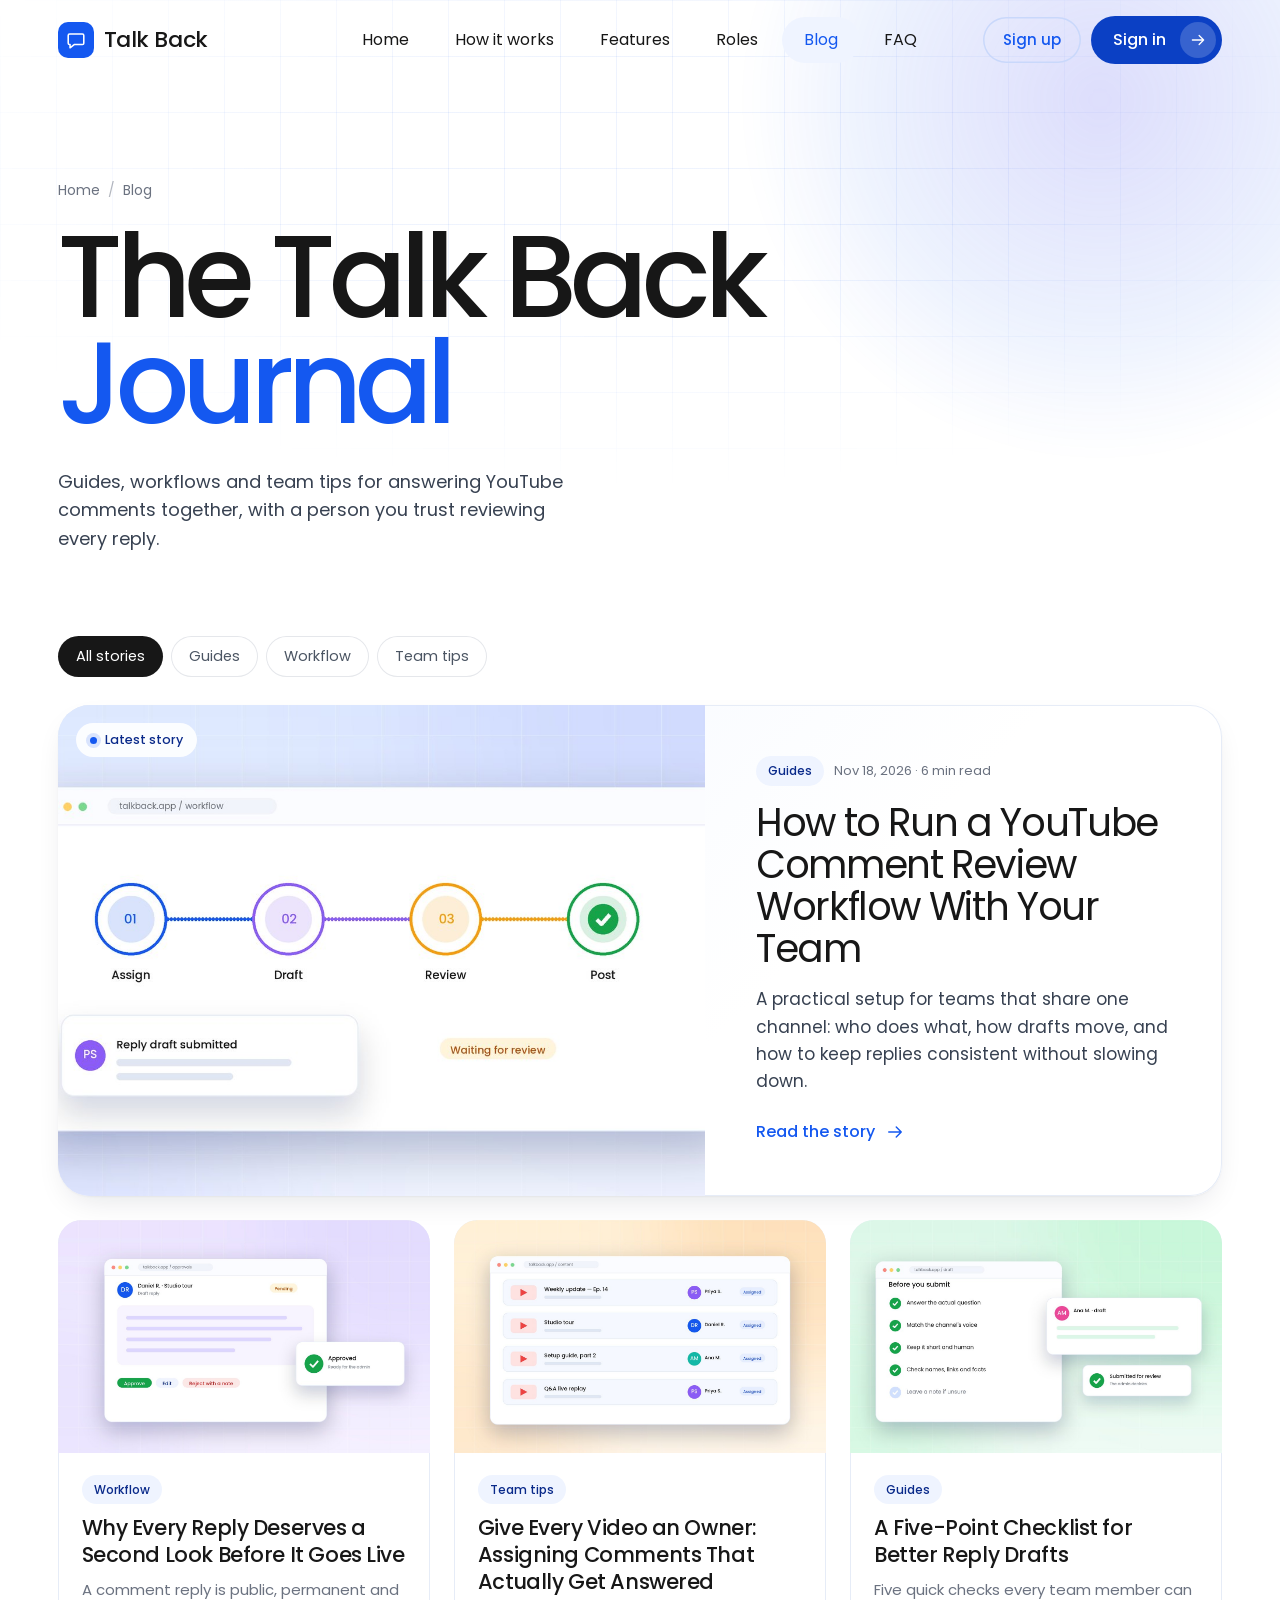
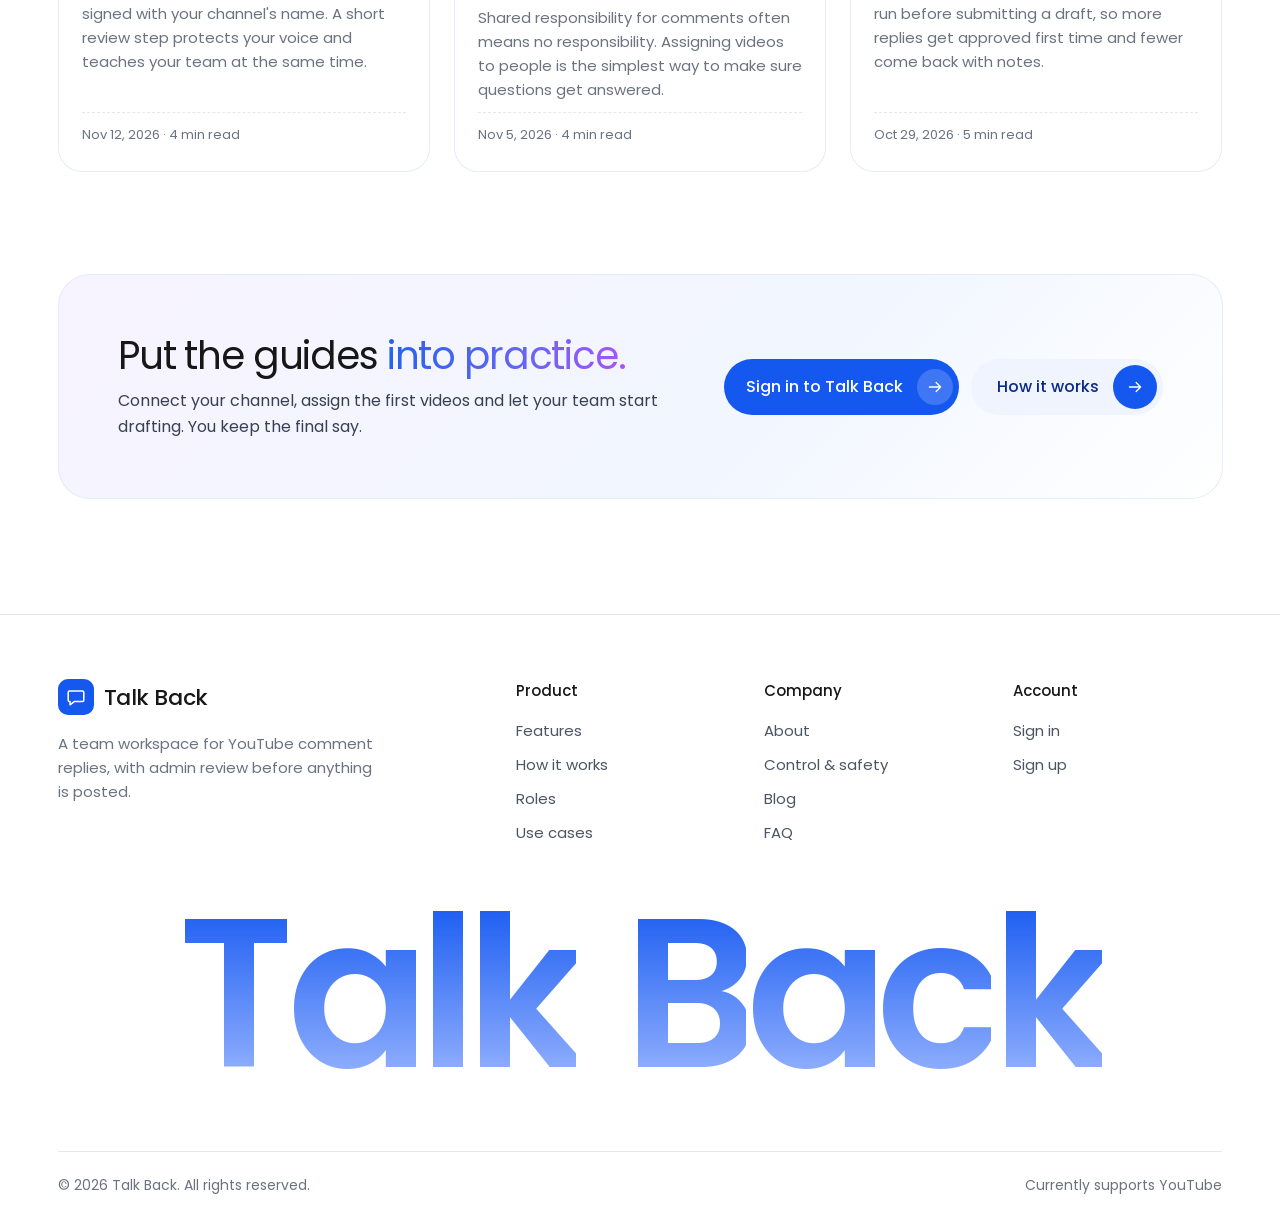
==== blog.html @ efd9a932 "Talk Back website" ====
<!DOCTYPE html>
<html lang="en">
<head>
  <meta charset="UTF-8">
  <meta name="viewport" content="width=device-width, initial-scale=1">
  <title>Blog — The Talk Back Journal</title>
  <meta name="description" content="Guides, workflows and team tips for answering YouTube comments together, with admin review before anything is posted.">
  <meta name="robots" content="index, follow, max-image-preview:large">
  <link rel="canonical" href="https://talkback.bckofiz.com/blog.html">
  <meta property="og:type" content="website">
  <meta property="og:site_name" content="Talk Back">
  <meta property="og:url" content="https://talkback.bckofiz.com/blog.html">
  <meta property="og:title" content="Blog — The Talk Back Journal">
  <meta property="og:description" content="Guides, workflows and team tips for answering YouTube comments together, with admin review before anything is posted.">
  <meta property="og:image" content="https://talkback.bckofiz.com/assets/images/og-image.png">
  <meta name="twitter:card" content="summary_large_image">
  <meta name="twitter:title" content="Blog — The Talk Back Journal">
  <meta name="twitter:description" content="Guides, workflows and team tips for answering YouTube comments together, with admin review before anything is posted.">
  <meta name="twitter:image" content="https://talkback.bckofiz.com/assets/images/og-image.png">
  <link rel="apple-touch-icon" sizes="180x180" href="assets/images/apple-touch-icon.png">
  <link rel="icon" type="image/png" sizes="32x32" href="assets/images/favicon-32.png">
  <link rel="manifest" href="site.webmanifest">
  <script>document.documentElement.classList.add("js");</script>
  <link rel="stylesheet" href="css/style.css">
  <link rel="stylesheet" href="css/pages.css">
  <script type="application/ld+json">{"@context": "https://schema.org", "@type": "Blog", "name": "The Talk Back Journal", "url": "https://talkback.bckofiz.com/blog.html", "blogPost": [{"@type": "BlogPosting", "headline": "How to Run a YouTube Comment Review Workflow With Your Team", "url": "https://talkback.bckofiz.com/blog/run-a-youtube-comment-review-workflow.html", "datePublished": "2026-11-18"}, {"@type": "BlogPosting", "headline": "Why Every Reply Deserves a Second Look Before It Goes Live", "url": "https://talkback.bckofiz.com/blog/why-every-reply-needs-a-second-look.html", "datePublished": "2026-11-12"}, {"@type": "BlogPosting", "headline": "Give Every Video an Owner: Assigning Comments That Actually Get Answered", "url": "https://talkback.bckofiz.com/blog/give-every-video-an-owner.html", "datePublished": "2026-11-05"}, {"@type": "BlogPosting", "headline": "A Five-Point Checklist for Better Reply Drafts", "url": "https://talkback.bckofiz.com/blog/checklist-for-better-reply-drafts.html", "datePublished": "2026-10-29"}]}</script>
</head>
<body>
<!-- Icon sprite (same set as the home page) -->
<svg width="0" height="0" style="position:absolute" aria-hidden="true">
  <defs>
    <symbol id="i-logo" viewBox="0 0 24 24"><path d="M5 5.5h14a1.5 1.5 0 0 1 1.5 1.5v8.5A1.5 1.5 0 0 1 19 17H10l-4.5 3.5V17H5a1.5 1.5 0 0 1-1.5-1.5V7A1.5 1.5 0 0 1 5 5.5Z"/></symbol>
    <symbol id="i-grid" viewBox="0 0 24 24"><rect x="3.5" y="3.5" width="7" height="7" rx="1.5"/><rect x="13.5" y="3.5" width="7" height="7" rx="1.5"/><rect x="3.5" y="13.5" width="7" height="7" rx="1.5"/><rect x="13.5" y="13.5" width="7" height="7" rx="1.5"/></symbol>
    <symbol id="i-play" viewBox="0 0 24 24"><rect x="2.5" y="4.5" width="19" height="15" rx="2.5"/><path d="m10 9 5 3-5 3Z"/></symbol>
    <symbol id="i-approve" viewBox="0 0 24 24"><rect x="3" y="4" width="18" height="16" rx="2.5"/><path d="M7 9h4M7 13h3"/><path d="m13 14 2 2 4-4.5"/></symbol>
    <symbol id="i-users" viewBox="0 0 24 24"><path d="M16 20v-1.5a4 4 0 0 0-4-4H7a4 4 0 0 0-4 4V20"/><circle cx="9.5" cy="7.5" r="3.5"/><path d="M21 20v-1.5a4 4 0 0 0-3-3.85M15.5 4.2a3.5 3.5 0 0 1 0 6.6"/></symbol>
    <symbol id="i-plug" viewBox="0 0 24 24"><circle cx="12" cy="12" r="2.6"/><circle cx="5" cy="5.5" r="1.8"/><circle cx="19" cy="5.5" r="1.8"/><circle cx="5" cy="18.5" r="1.8"/><circle cx="19" cy="18.5" r="1.8"/><path d="m6.4 6.8 3.7 3.3M17.6 6.8l-3.7 3.3M6.4 17.2l3.7-3.3M17.6 17.2l-3.7-3.3"/></symbol>
    <symbol id="i-gear" viewBox="0 0 24 24"><circle cx="12" cy="12" r="3"/><path d="M12 2.5v3M12 18.5v3M2.5 12h3M18.5 12h3M5.3 5.3l2.1 2.1M16.6 16.6l2.1 2.1M5.3 18.7l2.1-2.1M16.6 7.4l2.1-2.1"/></symbol>
    <symbol id="i-bell" viewBox="0 0 24 24"><path d="M6 8.5a6 6 0 0 1 12 0c0 6.5 2.5 8.5 2.5 8.5h-17S6 15 6 8.5"/><path d="M10.3 20.5a1.9 1.9 0 0 0 3.4 0"/></symbol>
    <symbol id="i-sun" viewBox="0 0 24 24"><circle cx="12" cy="12" r="4"/><path d="M12 2.5v2M12 19.5v2M4.6 4.6l1.4 1.4M18 18l1.4 1.4M2.5 12h2M19.5 12h2M4.6 19.4 6 18M18 6l1.4-1.4"/></symbol>
    <symbol id="i-search" viewBox="0 0 24 24"><circle cx="11" cy="11" r="6.5"/><path d="m20.5 20.5-4.8-4.8"/></symbol>
    <symbol id="i-chev" viewBox="0 0 24 24"><path d="m6.5 9.5 5.5 5.5 5.5-5.5"/></symbol>
    <symbol id="i-arrow" viewBox="0 0 24 24"><path d="M4.5 12h15M13.5 6l6 6-6 6"/></symbol>
    <symbol id="i-back" viewBox="0 0 24 24"><path d="M19.5 12h-15M10.5 6l-6 6 6 6"/></symbol>
    <symbol id="i-check" viewBox="0 0 24 24"><path d="M20 6.5 9.5 17 4 11.5"/></symbol>
    <symbol id="i-check-c" viewBox="0 0 24 24"><circle cx="12" cy="12" r="9"/><path d="m8 12.3 2.7 2.7L16.2 9.5"/></symbol>
    <symbol id="i-x" viewBox="0 0 24 24"><path d="M18 6 6 18M6 6l12 12"/></symbol>
    <symbol id="i-pencil" viewBox="0 0 24 24"><path d="M16.5 3.5a2.6 2.6 0 0 1 3.7 3.7L7.5 20 3 21l1-4.5Z"/></symbol>
    <symbol id="i-trash" viewBox="0 0 24 24"><path d="M3.5 6.5h17M9 6.5V4h6v2.5M5.5 6.5l1 14h11l1-14M10 10.5v6M14 10.5v6"/></symbol>
    <symbol id="i-msg" viewBox="0 0 24 24"><path d="M20.5 15a2 2 0 0 1-2 2H8l-4.5 3.5V5.5a2 2 0 0 1 2-2h13a2 2 0 0 1 2 2Z"/></symbol>
    <symbol id="i-clock" viewBox="0 0 24 24"><circle cx="12" cy="12" r="9"/><path d="M12 7v5l3.2 2"/></symbol>
    <symbol id="i-list" viewBox="0 0 24 24"><path d="M8.5 6h12M8.5 12h12M8.5 18h12M3.5 6h.01M3.5 12h.01M3.5 18h.01"/></symbol>
    <symbol id="i-filter" viewBox="0 0 24 24"><path d="M21.5 4h-19l7.5 8.8V19l4 2v-8.2Z"/></symbol>
    <symbol id="i-lock" viewBox="0 0 24 24"><rect x="4" y="10.5" width="16" height="11" rx="2.5"/><path d="M8 10.5V7a4 4 0 0 1 8 0v3.5"/></symbol>
    <symbol id="i-shield" viewBox="0 0 24 24"><path d="M12 21.5s8-3.8 8-10V5.2L12 2.5 4 5.2v6.3c0 6.2 8 10 8 10"/><path d="m9 12 2 2 4-4.5"/></symbol>
    <symbol id="i-plus" viewBox="0 0 24 24"><path d="M12 5v14M5 12h14"/></symbol>
    <symbol id="i-dots" viewBox="0 0 24 24"><circle cx="12" cy="5.5" r="1.2"/><circle cx="12" cy="12" r="1.2"/><circle cx="12" cy="18.5" r="1.2"/></symbol>
    <symbol id="i-swap" viewBox="0 0 24 24"><path d="M4 8h14l-3.5-3.5M20 16H6l3.5 3.5"/></symbol>
    <symbol id="i-note" viewBox="0 0 24 24"><path d="M14.5 3.5H6a2 2 0 0 0-2 2v13a2 2 0 0 0 2 2h12a2 2 0 0 0 2-2V9Z"/><path d="M14.5 3.5V9H20M8 13h8M8 16.5h5"/></symbol>
    <symbol id="i-pulse" viewBox="0 0 24 24"><path d="M3 12h4l2.5-6 5 12 2.5-6h4"/></symbol>
  </defs>
</svg>

<a class="skip-link" href="#main">Skip to content</a>
<div class="progress" aria-hidden="true"><span></span></div>

<header class="nav" id="nav">
  <div class="container nav__inner">
    <a class="brand" href="index.html" aria-label="Talk Back home">
      <span class="brand__mark"><svg class="ic" aria-hidden="true"><use href="#i-logo"/></svg></span>
      Talk Back
    </a>
    <nav class="nav__links" id="navLinks" aria-label="Main">
      <a href="index.html">Home</a>
      <a href="how-it-works.html">How it works</a>
      <a href="features.html">Features</a>
      <a href="roles.html">Roles</a>
      <a href="blog.html" aria-current="page">Blog</a>
      <a href="faq.html">FAQ</a>
      <a class="nav__mobile-cta nav__mobile-cta--ghost" href="https://talkback.bckofiz.com/signup">Sign up</a>
      <a class="nav__mobile-cta" href="https://talkback.bckofiz.com/login">Sign in</a>
    </nav>
    <div class="nav__actions">
      <a class="nav__signup" href="https://talkback.bckofiz.com/signup">Sign up</a>
      <a class="pill pill--blue nav__cta" href="https://talkback.bckofiz.com/login">Sign in <span class="pill__dot"><svg class="ic" aria-hidden="true"><use href="#i-arrow"/></svg></span></a>
    </div>
    <button class="nav__toggle" id="navToggle" type="button" aria-expanded="false" aria-controls="navLinks">
      <span class="sr-only">Open menu</span><i></i><i></i>
    </button>
  </div>
</header>

<main id="main">
<section class="phero jhero" aria-labelledby="page-title">
  <div class="container">
    <nav class="crumbs" aria-label="Breadcrumb"><a href="index.html">Home</a><span aria-hidden="true">/</span><span>Blog</span></nav>
    <div class="jhero__row">
      <h1 class="jhero__title" id="page-title"><span>The Talk&nbsp;Back</span><br><span class="b">Journal</span></h1>
      <p class="lead">Guides, workflows and team tips for answering YouTube comments together, with a person you trust reviewing every reply.</p>
    </div>
  </div>
</section>
<section class="section" style="padding-top:0">
  <div class="container">
    <div class="jfilter" role="group" aria-label="Filter stories by topic"><button type="button" data-all aria-pressed="true">All stories</button></div>
    <div class="jfeat">
          <a class="jfeat__card" href="blog/run-a-youtube-comment-review-workflow.html">
            <div class="jfeat__media"><span class="jlabel"><i></i>Latest story</span><img src="assets/images/blog/workflow-team.jpg" alt="A coded workflow: Assign, Draft, Review and Post, with a reply draft waiting for review" width="1600" height="900"></div>
            <div class="jfeat__body">
              <span class="jfeat__kicker"><span class="jcard__tag">Guides</span><span>Nov 18, 2026 · 6 min read</span></span>
              <h3>How to Run a YouTube Comment Review Workflow With Your Team</h3>
              <p>A practical setup for teams that share one channel: who does what, how drafts move, and how to keep replies consistent without slowing down.</p>
              <span class="jfeat__more">Read the story <svg class="ic" aria-hidden="true"><use href="#i-arrow"/></svg></span>
            </div>
          </a>
    </div>
    <div class="jgrid">
          <a class="jcard" href="blog/why-every-reply-needs-a-second-look.html">
            <div class="jcard__media"><img src="assets/images/blog/second-look.jpg" alt="A reply draft with Approve, Edit and Reject buttons, and an Approved badge" loading="lazy" width="1600" height="900"></div>
            <div class="jcard__body">
              <span class="jcard__tag">Workflow</span>
              <h3>Why Every Reply Deserves a Second Look Before It Goes Live</h3>
              <p>A comment reply is public, permanent and signed with your channel&#x27;s name. A short review step protects your voice and teaches your team at the same time.</p>
              <span class="jcard__meta">Nov 12, 2026 · 4 min read</span>
            </div>
          </a>
          <a class="jcard" href="blog/give-every-video-an-owner.html">
            <div class="jcard__media"><img src="assets/images/blog/video-owners.jpg" alt="A video list where each video is assigned to a team member" loading="lazy" width="1600" height="900"></div>
            <div class="jcard__body">
              <span class="jcard__tag">Team tips</span>
              <h3>Give Every Video an Owner: Assigning Comments That Actually Get Answered</h3>
              <p>Shared responsibility for comments often means no responsibility. Assigning videos to people is the simplest way to make sure questions get answered.</p>
              <span class="jcard__meta">Nov 5, 2026 · 4 min read</span>
            </div>
          </a>
          <a class="jcard" href="blog/checklist-for-better-reply-drafts.html">
            <div class="jcard__media"><img src="assets/images/blog/reply-checklist.jpg" alt="A checklist titled Before you submit, next to a submitted reply draft" loading="lazy" width="1600" height="900"></div>
            <div class="jcard__body">
              <span class="jcard__tag">Guides</span>
              <h3>A Five-Point Checklist for Better Reply Drafts</h3>
              <p>Five quick checks every team member can run before submitting a draft, so more replies get approved first time and fewer come back with notes.</p>
              <span class="jcard__meta">Oct 29, 2026 · 5 min read</span>
            </div>
          </a>
    </div>
    <p class="jempty">No stories in this topic yet.</p>
    <div class="jnews" data-reveal>
      <div><h2>Put the guides <span class="grad-text">into practice.</span></h2><p>Connect your channel, assign the first videos and let your team start drafting. You keep the final say.</p></div>
      <div class="phero__actions"><a class="pill pill--blue" href="https://talkback.bckofiz.com/login">Sign in to Talk Back <span class="pill__dot"><svg class="ic" aria-hidden="true"><use href="#i-arrow"/></svg></span></a><a class="pill pill--soft" href="how-it-works.html">How it works <span class="pill__dot pill__dot--blue"><svg class="ic" aria-hidden="true"><use href="#i-arrow"/></svg></span></a></div>
    </div>
  </div>
</section>
</main>

<footer class="footer">
  <div class="container footer__grid">
    <div class="footer__brand">
      <a class="brand" href="index.html" aria-label="Talk Back home"><span class="brand__mark"><svg class="ic" aria-hidden="true"><use href="#i-logo"/></svg></span>Talk Back</a>
      <p>A team workspace for YouTube comment replies, with admin review before anything is posted.</p>
    </div>
    <nav class="footer__col" aria-label="Product">
      <p>Product</p>
      <a href="features.html">Features</a><a href="how-it-works.html">How it works</a><a href="roles.html">Roles</a><a href="use-cases.html">Use cases</a>
    </nav>
    <nav class="footer__col" aria-label="Company">
      <p>Company</p>
      <a href="about.html">About</a><a href="security.html">Control &amp; safety</a><a href="blog.html">Blog</a><a href="faq.html">FAQ</a>
    </nav>
    <nav class="footer__col" aria-label="Account">
      <p>Account</p>
      <a href="https://talkback.bckofiz.com/login">Sign in</a>
      <a href="https://talkback.bckofiz.com/signup">Sign up</a>
    </nav>
  </div>
  <div class="container wordmark" aria-hidden="true"><span>T</span><span>a</span><span>l</span><span>k</span><span class="sp"></span><span>B</span><span>a</span><span>c</span><span>k</span></div>
  <div class="container footer__base">
    <span>© <span id="year">2026</span> Talk Back. All rights reserved.</span>
    <span>Currently supports YouTube</span>
  </div>
</footer>

<script src="js/vendor/gsap.min.js" defer></script>
<script src="js/vendor/ScrollTrigger.min.js" defer></script>
<script src="js/vendor/lenis.min.js" defer></script>
<script src="js/pages.js" defer></script>
</body>
</html>
---- css/style.css ----
/* =====================================================================
   Talk Back — landing page (light SaaS layout)
   ===================================================================== */

@font-face { font-family: "Poppins"; src: url("../assets/fonts/poppins-latin-400-normal.woff2") format("woff2"); font-weight: 400; font-display: swap; }
@font-face { font-family: "Poppins"; src: url("../assets/fonts/poppins-latin-500-normal.woff2") format("woff2"); font-weight: 500; font-display: swap; }
@font-face { font-family: "Poppins"; src: url("../assets/fonts/poppins-latin-600-normal.woff2") format("woff2"); font-weight: 600; font-display: swap; }

:root {
  /* Talk Back blues (from the app) on a pale-blue system */
  --blue: #1458f0;
  --blue-700: #0b40c4;
  --blue-900: #0a2a8a;
  --blue-50: #eff4ff;
  --blue-100: #e3ebff;
  --blue-200: #d1e0ff;
  --card: #f5f9ff;
  --ink: #171717;
  --ink-2: #374151;
  --grey: #4b5563;
  --mute: #6b7280;
  --line: #e5e7eb;
  --line-2: #e6ecf7;

  /* app accents (as used in the Talk Back UI) */
  --violet: #8b5cf6;
  --teal: #14b8a6;
  --amber: #f59e0b;
  --pink: #ec4899;
  --green: #16a34a;
  --red: #c81e1e;
  --yt: #ef4444;

  --container: 1296px;
  --pad: clamp(16px, 4.5vw, 72px);
  --r-xl: 32px;
  --r-lg: 24px;
  --r-md: 16px;
  --r-sm: 12px;
  --ease: cubic-bezier(.22, .8, .24, 1);
  --shadow: 0 1px 2px rgba(16, 24, 40, .04), 0 12px 32px -12px rgba(16, 24, 40, .14);
}

*, *::before, *::after { box-sizing: border-box; }
html { scroll-padding-top: 90px; -webkit-text-size-adjust: 100%; }
@media (prefers-reduced-motion: no-preference) { html { scroll-behavior: smooth; } }
body {
  margin: 0; background: #fff; color: var(--ink);
  font-family: "Poppins", ui-sans-serif, system-ui, -apple-system, "Segoe UI", sans-serif;
  font-size: 16px; line-height: 1.6; -webkit-font-smoothing: antialiased; overflow-x: hidden;
}
@supports (overflow: clip) { body { overflow-x: clip; } }
h1, h2, h3, p, ul, ol, figure { margin: 0; }
ul, ol { padding: 0; list-style: none; }
a { color: inherit; text-decoration: none; }
b { font-weight: 500; }
:focus-visible { outline: 2px solid var(--blue); outline-offset: 3px; border-radius: 8px; }
.cta :focus-visible, .card--dark :focus-visible { outline-color: #fff; }
.sr-only { position: absolute; width: 1px; height: 1px; margin: -1px; padding: 0; overflow: hidden; clip: rect(0 0 0 0); white-space: nowrap; border: 0; }
.skip-link { position: absolute; left: 16px; top: -60px; z-index: 99; background: var(--ink); color: #fff; padding: 10px 16px; border-radius: 100px; }
.skip-link:focus { top: 12px; }

.container { width: min(var(--container), 100% - var(--pad) * 2); margin-inline: auto; }
.section { padding: clamp(80px, 9vw, 128px) 0; }

.ic { width: 20px; height: 20px; flex: none; fill: none; stroke: currentColor; stroke-width: 1.7; stroke-linecap: round; stroke-linejoin: round; }
.ic--sm { width: 14px; height: 14px; }
.ic--fill { fill: currentColor; stroke: none; }

/* ---------- Headings ---------- */
.head { margin-bottom: clamp(40px, 5vw, 64px); }
.head--center { text-align: center; }
.eyebrow { display: inline-block; font-size: 16px; color: var(--blue); margin-bottom: 14px; }
.h2 { font-size: clamp(36px, 4.45vw, 64px); font-weight: 400; line-height: 1.125; letter-spacing: -.03em; }
.h2__a, .h2__b { display: block; }
.h2__b { color: var(--blue); }

/* ---------- Pills (buttons) ---------- */
.pill {
  display: inline-flex; align-items: center; gap: 14px;
  min-height: 56px; padding: 6px 6px 6px 26px; border-radius: 1000px;
  font-size: 16px; font-weight: 500; white-space: nowrap;
  transition: background-color .3s var(--ease), color .3s var(--ease), box-shadow .3s var(--ease);
}
.pill__dot {
  width: 44px; height: 44px; border-radius: 50%; display: grid; place-items: center;
  background: rgba(255,255,255,.18); color: currentColor;
  transition: transform .4s var(--ease);
}
.pill__dot .ic { width: 18px; height: 18px; }
.pill:hover .pill__dot { transform: rotate(-45deg); }
.pill__dot--blue { background: var(--blue); color: #fff; }
.pill--soft { background: var(--blue-50); color: var(--blue-900); }
.pill--soft:hover { background: var(--blue-100); }
.pill--blue { background: var(--blue); color: #fff; min-height: 48px; padding-left: 22px; }
.pill--blue .pill__dot { width: 36px; height: 36px; }
.pill--blue:hover { background: var(--blue-700); }
.pill--white { background: #fff; color: var(--blue-900); }
.pill--white:hover { box-shadow: 0 10px 30px -10px rgba(0,0,0,.35); }
.pill--outline { border: 1px solid rgba(255,255,255,.45); color: #fff; padding-right: 26px; }
.pill--outline:hover { background: rgba(255,255,255,.1); }

/* ---------- Nav ---------- */
.nav { position: fixed; inset: 0 0 auto; z-index: 50; transition: background-color .3s, box-shadow .3s, transform .45s var(--ease); }
.nav.is-scrolled { background: rgba(255,255,255,.86); -webkit-backdrop-filter: blur(14px); backdrop-filter: blur(14px); box-shadow: 0 1px 0 var(--line); }
.nav.is-hidden { transform: translateY(-100%); }
.nav__inner { height: 80px; display: flex; align-items: center; gap: 32px; }
.brand { display: inline-flex; align-items: center; gap: 10px; font-size: 22px; font-weight: 500; letter-spacing: -.02em; }
.brand__mark { width: 36px; height: 36px; border-radius: 10px; background: var(--blue); color: #fff; display: grid; place-items: center; }
.brand__mark .ic { width: 22px; height: 22px; }
.nav__links { display: flex; gap: 6px; margin-left: auto; }
.nav__links a { padding: 8px 16px; border-radius: 100px; font-size: 15px; color: var(--grey); transition: color .2s, background-color .2s; }
.nav__links a:hover, .nav__links a.is-current { color: var(--blue); background: var(--blue-50); }
.nav__mobile-cta { display: none; }
.nav__toggle { display: none; }

/* ---------- Hero ---------- */
.hero { padding-top: clamp(120px, 12vw, 168px); }
.hero__grid { display: grid; grid-template-columns: 1fr minmax(260px, 340px); gap: 48px; align-items: start; }
.hero__title { font-size: clamp(40px, 4.45vw, 64px); font-weight: 400; line-height: 1.125; letter-spacing: -.03em; }
.line { display: block; overflow: hidden; padding-bottom: .08em; margin-bottom: -.08em; }
.line__in { display: inline-block; }
.line--soft { color: var(--grey); padding-left: 1.7em; }
.hero__cta { margin-top: 36px; }
.hero__right { padding-top: 10px; }
.hero__lede { font-size: 18px; line-height: 1.55; color: #0a0a0a; }
.hero__proof { margin-top: 36px; padding-top: 24px; border-top: 1px solid var(--line); }
.hero__proof p { font-size: 13px; color: var(--mute); margin-top: 10px; }
.yt-chip { display: inline-flex; align-items: center; gap: 8px; font-size: 22px; font-weight: 500; letter-spacing: -.02em; }
.yt-chip .ic { width: 30px; height: 30px; color: var(--yt); }

.hero__stage { position: relative; margin-top: clamp(48px, 6vw, 80px); padding-bottom: 110px; }
.band {
  position: absolute; left: 0; right: 0; top: 18%; bottom: 0;
  border-radius: var(--r-xl); overflow: hidden;
  background: linear-gradient(124deg, var(--blue-700) 0%, #2739c7 55%, #4b5ee8 100%);
}
.marquee { position: absolute; left: 0; right: 0; bottom: 18px; overflow: hidden; }
.marquee__track { display: flex; width: max-content; gap: 56px; animation: marquee 38s linear infinite; }
.marquee__track span { font-size: clamp(40px, 4.45vw, 64px); font-weight: 600; letter-spacing: -.02em; color: rgba(209, 224, 255, .3); text-transform: uppercase; }
@keyframes marquee { to { transform: translateX(-50%); } }
.sample-note { position: absolute; left: 0; right: 0; bottom: -34px; text-align: center; font-size: 13px; color: var(--mute); }

/* =====================================================================
   Coded Talk Back UI
   ===================================================================== */
.app {
  container-type: inline-size;
  position: relative; z-index: 2;
  width: min(1180px, 94%); margin-inline: auto;
  display: grid; grid-template-columns: 220px 1fr;
  border-radius: 20px; overflow: hidden;
  background: linear-gradient(135deg, #f6f8ff 0%, #f8f4ff 45%, #f1f9ff 100%);
  box-shadow: 0 0 0 1px rgba(16,24,40,.06), 0 40px 80px -30px rgba(10, 30, 90, .45);
  font-size: 13px; color: #1f2937; text-align: left;
  transform-origin: 50% 0;
}
.app__side { background: rgba(255,255,255,.55); border-right: 1px solid var(--line-2); padding: 22px 14px; display: flex; flex-direction: column; }
.app__brand { display: flex; align-items: center; gap: 9px; font-size: 16px; font-weight: 500; padding: 0 8px; }
.app__logo { width: 26px; height: 26px; border-radius: 7px; background: var(--blue); color: #fff; display: grid; place-items: center; }
.app__logo .ic { width: 16px; height: 16px; }
.app__nav { margin-top: 30px; display: grid; gap: 4px; }
.app__nav li { display: flex; align-items: center; gap: 12px; padding: 10px 12px; border-radius: 10px; color: var(--ink-2); white-space: nowrap; }
.app__nav li .ic { width: 18px; height: 18px; }
.app__nav li.is-on { background: #fff; box-shadow: 0 1px 2px rgba(16,24,40,.05); color: var(--ink); font-weight: 500; }
.app__badge { margin-left: auto; width: 20px; height: 20px; border-radius: 50%; background: var(--blue); color: #fff; font-size: 11px; display: grid; place-items: center; }
.app__settings { margin-top: auto; padding: 18px 12px 0; border-top: 1px solid var(--line-2); display: flex; gap: 12px; align-items: center; color: var(--ink-2); }
.app__main { min-width: 0; }
.app__top { height: 58px; display: flex; align-items: center; justify-content: flex-end; gap: 22px; padding: 0 22px; border-bottom: 1px solid var(--line-2); color: var(--ink-2); }
.app__bell { position: relative; display: grid; }
.app__bell b { position: absolute; top: -6px; right: -7px; min-width: 16px; height: 16px; border-radius: 8px; background: #dc2626; color: #fff; font-size: 10px; display: grid; place-items: center; }
.app__me { display: flex; align-items: center; gap: 8px; font-weight: 500; color: var(--ink); }
.app__body { padding: 22px; display: grid; gap: 16px; }
.app__welcome { display: flex; justify-content: space-between; align-items: center; padding: 22px 26px; border-radius: 16px; background: linear-gradient(120deg, rgba(255,255,255,.75), rgba(238,242,255,.6)); box-shadow: inset 0 0 0 1px var(--line-2); }
.app__h { font-size: 20px; font-weight: 500; letter-spacing: -.02em; }
.app__sub { color: var(--mute); margin-top: 2px; }
.app__spark { width: 120px; height: 84px; background: #fff; border-radius: 12px; box-shadow: var(--shadow); display: flex; align-items: flex-end; gap: 6px; padding: 12px 14px; position: relative; }
.app__spark-play { position: absolute; top: 10px; left: 12px; width: 22px; height: 22px; border-radius: 50%; background: var(--violet); color: #fff; display: grid; place-items: center; }
.app__spark-play .ic { width: 12px; height: 12px; }
.app__spark i { flex: 1; height: var(--h); max-height: 46px; border-radius: 3px; background: linear-gradient(180deg, var(--violet), #d8b4fe); transform-origin: bottom; }
.app__stats { display: grid; grid-template-columns: repeat(4, 1fr); gap: 14px; }
.tile { background: #fff; border-radius: 14px; padding: 16px 18px; box-shadow: inset 0 0 0 1px var(--line-2); display: grid; gap: 6px; }
.tile b { font-size: 24px; line-height: 1; margin-top: 6px; color: var(--ink); }
.tile span:last-child { color: var(--mute); font-size: 12px; }
.tile__ic { width: 38px; height: 38px; border-radius: 50%; display: grid; place-items: center; color: #fff; }
.tile__ic .ic { width: 18px; height: 18px; }
.tile__ic--violet { background: var(--violet); }
.tile__ic--teal { background: var(--teal); }
.tile__ic--amber { background: var(--amber); }
.tile__ic--pink { background: var(--pink); }
.app__split { display: grid; grid-template-columns: 1.55fr 1fr; gap: 16px; }
.app__panel { background: #fff; border-radius: 14px; box-shadow: inset 0 0 0 1px var(--line-2); padding: 16px; min-width: 0; }
.app__panel-head { display: flex; justify-content: space-between; align-items: baseline; margin-bottom: 10px; }
.app__panel-head p { font-size: 15px; font-weight: 500; }
.app__panel-head span { color: var(--blue); font-size: 12px; }
.tbl__row { display: grid; grid-template-columns: 1.6fr 1fr .5fr .6fr; gap: 10px; align-items: center; padding: 10px 4px; border-top: 1px solid #f0f2f7; }
.tbl__row--head { border-top: 0; color: var(--mute); font-size: 11.5px; padding-top: 4px; }
.tbl__vid { display: flex; align-items: center; gap: 10px; min-width: 0; white-space: nowrap; overflow: hidden; text-overflow: ellipsis; }
.thumb { flex: none; width: 34px; height: 24px; border-radius: 6px; background: #e8ecfb; color: #4b5bd6; display: grid; place-items: center; }
.thumb .ic { width: 14px; height: 14px; }
.thumb--lg { width: 52px; height: 36px; border-radius: 8px; }
.who { display: flex; align-items: center; gap: 8px; white-space: nowrap; }
.av { flex: none; width: 26px; height: 26px; border-radius: 50%; display: grid; place-items: center; font-size: 10px; font-weight: 500; }
.av--blue { background: var(--blue); color: #fff; }
.av--soft { background: #eef2ff; color: #4b5bd6; }
.av--violet { background: #f1ebff; color: #7c4ce0; }
.av--grey { background: #eef0f4; color: var(--grey); }
.yt-dot { width: 18px; height: 13px; border-radius: 3px; background: var(--yt); position: relative; }
.yt-dot::after { content: ""; position: absolute; left: 7px; top: 3.5px; border-left: 5px solid #fff; border-top: 3px solid transparent; border-bottom: 3px solid transparent; }
.btn-mini { display: inline-flex; align-items: center; gap: 6px; padding: 6px 13px; border-radius: 100px; font-size: 11.5px; font-weight: 500; white-space: nowrap; }
.btn-mini--violet { background: #7c3aed; color: #fff; }
.btn-mini--blue { background: var(--blue); color: #fff; }
.btn-mini--red { background: var(--red); color: #fff; }
.btn-mini--ghost { box-shadow: inset 0 0 0 1px #d1d5db; color: var(--ink); background: #fff; }
.feed { display: grid; gap: 4px; position: relative; padding-left: 20px; }
.feed::before { content: ""; position: absolute; left: 5px; top: 8px; bottom: 8px; width: 1px; background: #e4e7f0; }
.feed li { position: relative; padding: 8px 0; color: var(--ink-2); font-size: 12px; line-height: 1.5; }
.feed li::before { content: ""; position: absolute; left: -19px; top: 13px; width: 9px; height: 9px; border-radius: 50%; background: #7c3aed; box-shadow: 0 0 0 3px #f1ebff; }
.feed b { display: block; color: var(--ink); }
.feed small { display: block; color: var(--mute); font-size: 11px; margin-top: 2px; }

/* App responsive via container queries */
@container (max-width: 860px) {
  .app__split { grid-template-columns: 1fr; }
}
@container (max-width: 760px) {
  .app__stats { grid-template-columns: repeat(2, 1fr); }
  .app__panel--feed { display: none; }
}

/* ---------- Mini UI pieces (feature cards etc.) ---------- */
.mini { background: #fff; border-radius: 14px; padding: 16px; font-size: 12.5px; color: #1f2937; box-shadow: 0 0 0 1px var(--line-2), 0 18px 40px -22px rgba(16, 40, 120, .3); width: 100%; }
.mini__label { color: var(--mute); font-size: 12px; margin-bottom: 8px; display: flex; align-items: center; gap: 8px; }
.mini__title { display: flex; align-items: center; gap: 10px; font-size: 15px; font-weight: 500; margin-bottom: 12px; }
.mini__title small { font-size: 12px; color: var(--mute); font-weight: 400; }
.mini__ic { width: 30px; height: 30px; border-radius: 9px; display: grid; place-items: center; color: #fff; }
.mini__ic .ic { width: 16px; height: 16px; }
.mini__ic--violet { background: var(--violet); }
.mini__bar { display: flex; justify-content: space-between; align-items: center; gap: 12px; flex-wrap: wrap; margin-bottom: 8px; }
.mini__bar .mini__title { margin-bottom: 0; }
.mini__tabs { display: inline-flex; gap: 4px; padding: 4px; border-radius: 100px; background: #f3f5fa; font-size: 12px; color: var(--grey); }
.mini__tabs > * { padding: 5px 12px; border-radius: 100px; }
.mini__tabs b { background: #fff; color: var(--ink); box-shadow: 0 1px 2px rgba(16,24,40,.08); }
.mini__tabs em { font-style: normal; }
.ctbl__row { display: grid; grid-template-columns: 1.7fr 1.1fr .6fr .8fr; gap: 12px; align-items: center; padding: 10px 2px; border-top: 1px solid #f0f2f7; }
.ctbl__row--head { border-top: 0; font-size: 11px; color: var(--mute); text-transform: uppercase; letter-spacing: .04em; }
.select { display: inline-flex; justify-content: space-between; align-items: center; gap: 6px; padding: 6px 10px; border-radius: 8px; box-shadow: inset 0 0 0 1px #d8deea; white-space: nowrap; overflow: hidden; }
.select.is-flash { box-shadow: inset 0 0 0 2px var(--blue); }
.tag { display: inline-flex; align-items: center; gap: 4px; justify-self: start; padding: 3px 9px; border-radius: 100px; font-size: 11px; font-weight: 500; white-space: nowrap; }
.tag--blue { background: #e6eeff; color: #1d4ed8; }
.tag--amber { background: #fff4dc; color: #b45309; }
.tag--green { background: #dcfce7; color: #15803d; }
.tag--grey { background: #f1f3f7; color: var(--grey); }

.mini--users { display: grid; gap: 10px; background: transparent; box-shadow: none; padding: 0; }
.ucard { display: flex; align-items: center; gap: 12px; padding: 12px 14px; background: #fff; border-radius: 12px; box-shadow: 0 0 0 1px var(--line-2), 0 10px 24px -18px rgba(16,40,120,.35); }
.ucard div { flex: 1; min-width: 0; }
.ucard b, .ucard small { display: block; }
.ucard small { color: var(--mute); font-size: 11.5px; }
.ucard .av { width: 34px; height: 34px; font-size: 11px; }
.role { padding: 3px 10px; border-radius: 100px; box-shadow: inset 0 0 0 1px #cfd6e4; font-size: 11px; color: var(--ink-2); }
.role--user { box-shadow: inset 0 0 0 1px #d8ccfb; color: #6d3fe0; }

.draft { display: flex; gap: 12px; padding: 14px; border-radius: 12px; background: #f6f8ff; border-left: 3px solid var(--blue); }
.draft__meta { font-size: 11.5px; color: var(--mute); }
.draft__meta b { color: var(--ink); margin-right: 6px; }
.draft__text { margin-top: 8px; padding: 10px 12px; background: #fff; border-radius: 10px; box-shadow: inset 0 0 0 1px #dfe4f0; font-size: 13px; }
.draft__foot { display: flex; justify-content: space-between; align-items: center; gap: 10px; flex-wrap: wrap; margin-top: 14px; }
.draft__foot--solo { margin-top: 0; }
.draft__btns { display: inline-flex; gap: 6px; flex-wrap: wrap; }
.btn-mini.is-press { box-shadow: 0 0 0 4px rgba(20, 88, 240, .2); }

.mini--connect .conn__head { display: flex; align-items: center; gap: 10px; }
.conn__head b { flex: 1; font-size: 14px; }
.conn__yt { width: 32px; height: 32px; border-radius: 9px; background: var(--yt); color: #fff; display: grid; place-items: center; }
.conn__yt .ic { width: 17px; height: 17px; }
.conn__sub { color: var(--mute); margin: 12px 0 10px; }
.conn__row { display: flex; gap: 10px; align-items: flex-start; padding: 12px; border-radius: 10px; background: #f7f8fc; }
.conn__row b, .conn__row small { display: block; }
.conn__row small { color: var(--mute); font-size: 11px; }
.box { width: 16px; height: 16px; border-radius: 4px; background: var(--blue); color: #fff; display: grid; place-items: center; margin-top: 2px; }
.box .ic { width: 11px; height: 11px; stroke-width: 3; }
.conn__btn { margin-top: 10px; display: flex; justify-content: center; align-items: center; gap: 8px; padding: 10px; border-radius: 100px; background: var(--blue); color: #fff; font-weight: 500; }
.conn__btn--line { background: #fff; color: var(--ink); box-shadow: inset 0 0 0 1px #d1d5db; }

.mine__who { display: flex; align-items: center; gap: 8px; color: var(--mute); padding-bottom: 12px; margin-bottom: 12px; border-bottom: 1px solid #f0f2f7; }
.mine__who b { color: var(--ink); }
.mine__who .role { margin-left: auto; }
.mine__row { display: flex; align-items: center; gap: 12px; padding: 10px 0; border-top: 1px solid #f0f2f7; }
.mine__row div { flex: 1; }
.mine__row b, .mine__row small { display: block; }
.mine__row small { color: var(--mute); font-size: 11.5px; }
.mine__hint { display: flex; align-items: center; gap: 6px; margin-top: 12px; padding: 10px 12px; border-radius: 10px; background: #f6f8ff; color: var(--mute); font-size: 12px; }

.cmt { display: flex; gap: 10px; padding-bottom: 14px; border-bottom: 1px solid #f0f2f7; }
.cmt b { font-size: 12px; color: var(--mute); font-weight: 500; }
.cmt p { margin-top: 2px; font-size: 13.5px; }
.compose { margin-top: 14px; }
.compose__box { min-height: 76px; padding: 12px; border-radius: 10px; box-shadow: inset 0 0 0 1.5px var(--blue); background: #fff; font-size: 13.5px; line-height: 1.55; }
.caret { display: inline-block; width: 1.5px; height: 1.05em; background: var(--blue); vertical-align: -2px; margin-left: 1px; opacity: 0; }
.typing .caret { opacity: 1; animation: blink 1s steps(1) infinite; }
@keyframes blink { 50% { opacity: 0; } }
.compose__btn { margin-top: 10px; display: inline-flex; align-items: center; gap: 8px; padding: 9px 16px; border-radius: 100px; background: var(--blue); color: #fff; font-weight: 500; }

.q { display: flex; align-items: center; gap: 12px; padding: 11px 12px; border-radius: 12px; box-shadow: inset 0 0 0 1px var(--line-2); margin-top: 8px; }
.q div { flex: 1; min-width: 0; }
.q b, .q small { display: block; white-space: nowrap; overflow: hidden; text-overflow: ellipsis; }
.q small { color: var(--mute); font-size: 11.5px; }
.lockline { display: flex; align-items: center; gap: 8px; margin-top: 14px; color: #15803d; font-size: 12.5px; }

.menu { display: grid; border-radius: 12px; box-shadow: 0 0 0 1px var(--line-2), 0 16px 32px -18px rgba(16,40,120,.35); overflow: hidden; }
.menu > span { display: flex; align-items: center; gap: 10px; padding: 10px 14px; border-top: 1px solid #f0f2f7; }
.menu > span:first-child { border-top: 0; color: var(--mute); }
.menu > span.is-on { background: #eef3ff; color: var(--blue-900); font-weight: 500; }
.menu > span.is-on .ic { margin-left: auto; color: var(--blue); }
.screen__foot { display: flex; align-items: center; gap: 10px; margin-top: 14px; color: var(--mute); }
.note-field { margin-top: 12px; padding: 12px; border-radius: 10px; box-shadow: inset 0 0 0 1px #d8deea; font-weight: 500; }
.note-field small { display: block; color: #9aa1b0; font-weight: 400; margin-top: 4px; }

.mini--signin { width: min(360px, 100%); padding: 24px; }
.signin__h { font-size: 20px; font-weight: 500; margin-top: 18px; }
.signin__s { color: var(--mute); margin-bottom: 14px; }
.field { display: block; padding: 11px 14px; border-radius: 10px; box-shadow: inset 0 0 0 1px #d8deea; color: #9aa1b0; margin-top: 10px; }
.mini--signin .conn__btn { margin-top: 16px; }

.st { flex: none; width: 36px; height: 36px; border-radius: 11px; display: grid; place-items: center; }
.st .ic { width: 18px; height: 18px; }
.st--blue { background: #e6eeff; color: var(--blue); }
.st--violet { background: #f1ebff; color: #7c3aed; }
.st--amber { background: #fff4dc; color: #b45309; }
.st--green { background: #dcfce7; color: #15803d; }

/* ---------- Statement ---------- */
.statement { padding: clamp(110px, 12vw, 180px) 0 clamp(80px, 9vw, 130px); }
.statement__inner { position: relative; text-align: center; max-width: 1000px; }
.statement__text { font-size: clamp(30px, 4vw, 56px); font-weight: 400; line-height: 1.2; letter-spacing: -.03em; color: var(--blue); }
.statement__sub { font-size: 18px; color: var(--ink); margin: 28px auto 32px; max-width: 30em; }
.chip-float {
  position: absolute; z-index: 1; display: flex; align-items: center; gap: 10px;
  padding: 10px 16px 10px 10px; background: #fff; border-radius: 16px; text-align: left;
  box-shadow: 0 0 0 1px var(--line-2), 0 20px 40px -20px rgba(16,40,120,.35); font-size: 13px;
}
.chip-float b, .chip-float small { display: block; white-space: nowrap; }
.chip-float small { color: var(--mute); font-size: 11.5px; }
.chip-float--1 { left: -200px; top: -60px; }
.chip-float--2 { right: -190px; top: -20px; }
.chip-float--3 { left: -150px; bottom: 30px; }
.chip-float--4 { right: -170px; bottom: 70px; }

/* ---------- Features (bento) ---------- */
.features { padding-top: 100px; }
.bento { display: grid; grid-template-columns: repeat(2, 1fr); gap: 24px; }
.card {
  display: flex; flex-direction: column; gap: 22px;
  padding: 20px; border-radius: var(--r-lg);
  background: linear-gradient(90deg, #f5faff 0%, #f9fcff 100%);
  box-shadow: inset 0 0 0 1px #e8eef9;
}
.card__ui {
  flex: 1; min-height: 300px;
  display: flex; align-items: center; justify-content: center;
  padding: clamp(18px, 3vw, 40px); border-radius: var(--r-md);
  background: linear-gradient(160deg, #e7efff 0%, #f0f5ff 70%);
  overflow: hidden;
}
.card__ui > .mini { max-width: 520px; }
.card__text { padding: 0 8px 8px; }
.card__text h3 { font-size: 24px; font-weight: 500; letter-spacing: -.02em; line-height: 1.3; }
.card__text p { color: var(--mute); margin-top: 8px; max-width: 46ch; }
.card--wide { grid-column: span 2; display: grid; grid-template-columns: 1.5fr 1fr; align-items: stretch; }
.card--wide .card__ui > .mini { max-width: 720px; }
.card--wide .card__text { align-self: end; padding: 12px 20px 20px; }
.card--dark {
  background: linear-gradient(124deg, var(--blue-700) 0%, #2739c7 60%, #4b5ee8 100%);
  color: #fff; grid-template-columns: 1fr 1.2fr; box-shadow: none;
}
.card--dark .card__text { align-self: center; padding: 28px; }
.card--dark .card__text h3 { font-size: clamp(28px, 2.6vw, 36px); }
.card--dark .card__text p { color: #d1e0ff; margin-bottom: 28px; }
.card--dark .card__ui { background: rgba(255,255,255,.08); box-shadow: inset 0 0 0 1px rgba(255,255,255,.14); }
.card--dark .mini--connect { max-width: 380px; }

.more__title { text-align: center; font-size: clamp(28px, 2.8vw, 40px); font-weight: 400; letter-spacing: -.02em; margin: clamp(72px, 8vw, 110px) 0 32px; }
.more__title span { display: inline-block; }
.more { display: flex; flex-wrap: wrap; justify-content: center; gap: 24px; max-width: 1100px; margin-inline: auto; }
.more li {
  width: min(346px, 100%); min-height: 96px; display: flex; gap: 16px; align-items: flex-start;
  padding: 16px 18px; border-radius: var(--r-sm);
  background: linear-gradient(90deg, #f5faff 0%, #f9fcff 100%); box-shadow: inset 0 0 0 1px #e8eef9;
  transition: transform .35s var(--ease), box-shadow .35s var(--ease);
}
.more li:hover { transform: translateY(-3px); box-shadow: inset 0 0 0 1px var(--blue-200), 0 16px 30px -20px rgba(16,40,120,.35); }
.more__ic { flex: none; width: 44px; height: 44px; border-radius: 12px; background: #fff; color: var(--blue); display: grid; place-items: center; box-shadow: 0 0 0 1px var(--line-2); }
.more b { font-size: 18px; font-weight: 500; }
.more p { font-size: 14px; color: var(--mute); margin-top: 2px; line-height: 1.45; }

/* ---------- Benefits (stacked sticky cards) ---------- */
.benefits { padding-top: 40px; }
.stack { display: grid; gap: 32px; }
.stack__card {
  position: sticky; top: 110px;
  display: grid; grid-template-columns: 1fr 1fr; gap: clamp(24px, 4vw, 64px); align-items: center;
  min-height: 520px; padding: clamp(24px, 4vw, 56px);
  border-radius: var(--r-lg); background: var(--card);
  box-shadow: inset 0 0 0 1px #e3eaf7, 0 -10px 40px -30px rgba(16,40,120,.3);
  transform-origin: 50% 0;
}
.stack__card:nth-child(2) { top: 130px; }
.stack__card:nth-child(3) { top: 150px; }
.stack__label { color: var(--blue); font-size: 16px; }
.stack__text h3 { font-size: clamp(26px, 2.5vw, 36px); font-weight: 500; letter-spacing: -.025em; line-height: 1.25; margin-top: 10px; }
.stack__text > p { color: var(--mute); font-size: 18px; margin-top: 16px; }
.ticks { display: grid; gap: 12px; margin-top: 26px; }
.ticks li { display: flex; gap: 12px; align-items: flex-start; font-size: 17px; color: var(--ink); }
.ticks li::before {
  content: ""; flex: none; width: 22px; height: 22px; margin-top: 2px; border-radius: 50%;
  background: var(--blue) url("data:image/svg+xml,%3Csvg xmlns='http://www.w3.org/2000/svg' viewBox='0 0 24 24' fill='none' stroke='white' stroke-width='3' stroke-linecap='round' stroke-linejoin='round'%3E%3Cpath d='M19 7 9.5 16.5 5 12'/%3E%3C/svg%3E") center / 13px no-repeat;
}
.ticks li.no { color: var(--mute); }
.ticks li.no::before {
  background: #e5e7eb url("data:image/svg+xml,%3Csvg xmlns='http://www.w3.org/2000/svg' viewBox='0 0 24 24' fill='none' stroke='%236b7280' stroke-width='3' stroke-linecap='round'%3E%3Cpath d='M17 7 7 17M7 7l10 10'/%3E%3C/svg%3E") center / 11px no-repeat;
}
.stack__ui { display: flex; justify-content: center; padding: clamp(16px, 3vw, 40px); border-radius: var(--r-md); background: linear-gradient(160deg, #e3ecff 0%, #eef4ff 70%); }
.stack__ui .mini { max-width: 440px; }

/* ---------- How it works: horizontal track (pinned on desktop with motion) ---------- */
.how { background: linear-gradient(180deg, #fff 0%, #f5f9ff 30%, #f5f9ff 100%); overflow: hidden; }
.how__pin { padding: clamp(80px, 9vw, 120px) 0; }
.how__top { display: flex; justify-content: space-between; align-items: flex-end; gap: 32px; flex-wrap: wrap; }
.how__top .head { margin-bottom: 0; }
.how__meter { display: none; align-items: center; gap: 16px; font-size: 14px; color: var(--mute); }
.how__count b { color: var(--blue); font-weight: 500; font-size: 20px; }
.how__bar { width: 180px; height: 3px; border-radius: 3px; background: var(--blue-100); overflow: hidden; }
.how__bar i { display: block; height: 100%; width: 100%; background: var(--blue); transform: scaleX(.2); transform-origin: left; }
.how__track { display: grid; gap: 24px; margin: 48px auto 0; width: min(var(--container), 100% - var(--pad) * 2); }
.panel { display: grid; grid-template-columns: 1.1fr 1fr; gap: 8px; align-items: center; padding: 14px; border-radius: var(--r-lg); background: #fff; box-shadow: 0 0 0 1px #e3eaf7, 0 30px 60px -40px rgba(16,40,120,.35); }
.panel__screen { display: grid; place-items: center; padding: clamp(18px, 3vw, 36px); border-radius: 18px; background: linear-gradient(160deg, #dfe9ff 0%, #eef4ff 70%); min-height: 300px; overflow: hidden; }
.panel__screen .mini { max-width: 420px; }
.panel__text { padding: 20px clamp(12px, 2vw, 28px); }
.panel__n { display: block; font-size: 56px; line-height: 1; font-weight: 500; letter-spacing: -.04em; color: var(--blue-200); }
.panel h3 { font-size: clamp(24px, 2vw, 30px); font-weight: 500; letter-spacing: -.02em; margin-top: 18px; }
.panel p { color: var(--mute); margin-top: 10px; max-width: 34ch; }

@media (min-width: 1024px) {
  .motion .how__pin { min-height: 100vh; display: flex; flex-direction: column; justify-content: center; padding: 96px 0 56px; }
  .motion .how__meter { display: flex; }
  .motion .how__track {
    display: flex; gap: 28px; width: max-content; margin: 48px 0 0;
    padding: 0 calc((100vw - min(var(--container), 100vw - var(--pad) * 2)) / 2);
    will-change: transform;
  }
  .motion .panel { width: min(760px, 62vw); flex: none; }
  .motion .panel__screen { min-height: 380px; }
}

/* ---------- Roles (pricing-card style) ---------- */
.roles__grid { display: grid; grid-template-columns: repeat(2, 1fr); gap: 24px; max-width: 980px; margin-inline: auto; }
.role { border-radius: var(--r-lg); padding: 8px; background: #fff; box-shadow: inset 0 0 0 1px #e3eaf7, var(--shadow); display: flex; flex-direction: column; }
.role__top { border-radius: 18px; padding: 28px; background: var(--blue-50); }
.role__badge { display: inline-block; padding: 6px 14px; border-radius: 100px; background: #fff; color: var(--blue); font-size: 13px; font-weight: 500; }
.role__name { font-size: clamp(40px, 4.45vw, 56px); font-weight: 500; letter-spacing: -.03em; line-height: 1.15; margin-top: 22px; color: var(--blue-900); }
.role__body { padding: 28px 24px 24px; }
.role__body h3 { font-size: 24px; font-weight: 500; letter-spacing: -.02em; }
.role__body > p { color: var(--mute); margin-top: 4px; }
.role--admin .role__top { background: linear-gradient(124deg, var(--blue-700) 0%, #2739c7 60%, #4b5ee8 100%); }
.role--admin .role__name { color: #fff; }
.role--admin { box-shadow: 0 0 0 2px var(--blue), 0 30px 60px -30px rgba(20,88,240,.45); }

/* ---------- Audience ---------- */
.aud { display: grid; grid-template-columns: repeat(4, 1fr); gap: 24px; }
.aud li { padding: 28px 24px; border-radius: var(--r-lg); background: linear-gradient(180deg, #f5faff 0%, #f9fcff 100%); box-shadow: inset 0 0 0 1px #e8eef9; transition: transform .35s var(--ease); }
.aud li:hover { transform: translateY(-4px); }
.aud__n { display: block; font-size: 40px; font-weight: 400; color: var(--blue-200); letter-spacing: -.03em; line-height: 1; }
.aud h3 { font-size: 20px; font-weight: 500; letter-spacing: -.015em; margin-top: 36px; }
.aud p { color: var(--mute); margin-top: 8px; font-size: 15px; }

/* ---------- FAQ ---------- */
.faq__list { max-width: 880px; margin-inline: auto; display: grid; gap: 14px; }
.qa { border-radius: var(--r-md); background: #fff; box-shadow: inset 0 0 0 1px var(--line); transition: background-color .3s, box-shadow .3s; }
.qa[open] { background: var(--card); box-shadow: inset 0 0 0 1px var(--blue-200); }
.qa summary { list-style: none; cursor: pointer; display: flex; justify-content: space-between; align-items: center; gap: 20px; padding: 22px 24px; font-size: 18px; font-weight: 500; letter-spacing: -.01em; }
.qa summary::-webkit-details-marker { display: none; }
.qa__ic { position: relative; flex: none; width: 36px; height: 36px; border-radius: 50%; background: var(--blue-50); color: var(--blue); transition: background-color .3s, color .3s, transform .4s var(--ease); }
.qa__ic::before, .qa__ic::after { content: ""; position: absolute; left: 50%; top: 50%; width: 13px; height: 2px; margin: -1px 0 0 -6.5px; border-radius: 2px; background: currentColor; }
.qa__ic::after { transform: rotate(90deg); transition: transform .4s var(--ease); }
.qa[open] .qa__ic { background: var(--blue); color: #fff; }
.qa[open] .qa__ic::after { transform: rotate(0deg); }
.qa__body { overflow: hidden; }
.qa__body p { padding: 0 72px 24px 24px; color: var(--mute); }

/* ---------- CTA ---------- */
.cta { padding: 0 0 clamp(80px, 9vw, 120px); }
.cta__band {
  position: relative; overflow: hidden;
  display: grid; grid-template-columns: 1.1fr 1fr; gap: 40px; align-items: center;
  padding: clamp(36px, 6vw, 80px); border-radius: var(--r-xl); color: #fff;
  background: linear-gradient(124deg, var(--blue-700) 0%, #2739c7 55%, #4b5ee8 100%);
}
.cta__title { font-size: clamp(32px, 3.6vw, 52px); font-weight: 400; line-height: 1.15; letter-spacing: -.03em; }
.cta__copy > p { color: #d1e0ff; font-size: 18px; margin-top: 20px; max-width: 34em; }
.cta__actions { display: flex; flex-wrap: wrap; gap: 12px; margin-top: 34px; }
.cta__ui { position: relative; display: flex; justify-content: center; }
.toast { position: absolute; right: -2%; bottom: -46px; display: flex; gap: 10px; align-items: center; padding: 12px 18px 12px 12px; background: #fff; color: var(--ink); border-radius: 16px; box-shadow: 0 24px 40px -20px rgba(0,0,0,.45); font-size: 13px; }
.toast b, .toast small { display: block; }
.toast small { color: var(--mute); font-size: 11.5px; }

/* ---------- Footer ---------- */
.footer { border-top: 1px solid var(--line); padding: 64px 0 28px; }
.footer__grid { display: grid; grid-template-columns: 2fr 1fr 1fr; gap: 40px; }
.footer__brand p { color: var(--mute); margin-top: 16px; max-width: 36ch; font-size: 15px; }
.footer__col { display: flex; flex-direction: column; gap: 10px; font-size: 15px; color: var(--grey); }
.footer__col p { color: var(--ink); font-weight: 500; margin-bottom: 6px; }
.footer__col a:hover { color: var(--blue); }
.footer__base { display: flex; justify-content: space-between; flex-wrap: wrap; gap: 12px; margin-top: 56px; padding-top: 22px; border-top: 1px solid var(--line); font-size: 14px; color: var(--mute); }

/* ---------- Pre-animation state (cleared by script.js or a 2.5s timeout) ---------- */
.pre .hero .line__in { transform: translateY(110%); }
.pre .hero__cta, .pre .hero__right { opacity: 0; }

/* =====================================================================
   Responsive
   ===================================================================== */
@media (max-width: 1500px) {
  .chip-float--1 { left: -120px; } .chip-float--2 { right: -110px; }
  .chip-float--3 { left: -90px; }  .chip-float--4 { right: -100px; }
}
@media (max-width: 1260px) {
  .chip-float { display: none; }
}
@media (max-width: 1080px) {
  .card--wide, .card--dark { grid-template-columns: 1fr; }
  .card--wide .card__text { padding: 0 8px 8px; }
  .card--dark .card__text { padding: 12px 8px 8px; }
  .card--dark { display: flex; flex-direction: column-reverse; }
  .aud { grid-template-columns: repeat(2, 1fr); }
  .app { grid-template-columns: 64px 1fr; }
  .app__brand { font-size: 0; justify-content: center; padding: 0; gap: 0; }
  .app__nav li { justify-content: center; padding: 10px; }
  .app__nav li span, .app__settings span { display: none; }
  .app__badge { position: absolute; margin: 0; transform: translate(11px, -10px); width: 16px; height: 16px; font-size: 9px; }
  .app__nav li { position: relative; }
  .app__settings { justify-content: center; padding-inline: 0; }
}
@media (max-width: 900px) {
  .nav__links {
    position: absolute; top: 76px; left: 12px; right: 12px;
    flex-direction: column; gap: 0; padding: 10px; margin: 0;
    background: #fff; border-radius: 20px; box-shadow: 0 0 0 1px var(--line), 0 24px 48px -24px rgba(16,24,40,.35);
    opacity: 0; visibility: hidden; transform: translateY(-8px);
    transition: opacity .25s var(--ease), transform .3s var(--ease), visibility 0s .3s;
  }
  .nav__links.is-open { opacity: 1; visibility: visible; transform: none; transition: opacity .25s var(--ease), transform .3s var(--ease); }
  .nav__links a { font-size: 18px; padding: 14px 16px; border-radius: 12px; }
  .nav__mobile-cta { display: block; color: var(--blue) !important; }
  .nav__cta { margin-left: auto; }
  .nav__toggle {
    display: inline-grid; place-content: center; gap: 5px; width: 44px; height: 44px; border-radius: 50%;
    border: 0; background: var(--blue-50); cursor: pointer;
  }
  .nav__toggle i { display: block; width: 18px; height: 2px; border-radius: 2px; background: var(--blue-900); transition: transform .3s var(--ease); }
  .nav__toggle[aria-expanded="true"] i:first-of-type { transform: translateY(3.5px) rotate(45deg); }
  .nav__toggle[aria-expanded="true"] i:last-of-type { transform: translateY(-3.5px) rotate(-45deg); }
  html:not(.js) .nav__links { position: static; opacity: 1; visibility: visible; transform: none; flex-direction: row; background: none; box-shadow: none; }
  .nav { background: rgba(255,255,255,.9); -webkit-backdrop-filter: blur(14px); backdrop-filter: blur(14px); }

  .hero__grid { grid-template-columns: 1fr; gap: 28px; }
  .hero__right { padding-top: 0; max-width: 520px; }
  .bento { grid-template-columns: 1fr; }
  .card--wide { grid-column: auto; }
  .stack__card { grid-template-columns: 1fr; position: relative; top: auto !important; min-height: 0; }
  .roles__grid { grid-template-columns: 1fr; max-width: 560px; }
  .cta__band { grid-template-columns: 1fr; }
  .panel { grid-template-columns: 1fr; }
  .footer__grid { grid-template-columns: 1fr 1fr; }
  .footer__brand { grid-column: 1 / -1; }
}
@media (max-width: 640px) {
  body { font-size: 15px; }
  .line--soft { padding-left: 0; }
  .hero__lede { font-size: 17px; }
  .hero__stage { padding-bottom: 80px; }
  .band { top: 12%; border-radius: 24px; }
  .marquee__track span { font-size: 34px; }
  .app { width: 100%; grid-template-columns: 1fr; border-radius: 14px; }
  .app__side { display: none; }
  .app__top { padding: 0 14px; gap: 16px; height: 50px; }
  .app__body { padding: 14px; gap: 12px; }
  .app__welcome { padding: 16px; }
  .app__spark { display: none; }
  .tbl__row { grid-template-columns: 1fr auto; }
  .tbl__row > :nth-child(2), .tbl__row > :nth-child(3) { display: none; }
  .ctbl__row { grid-template-columns: 1fr auto; }
  .ctbl__row > :nth-child(3), .ctbl__row > :nth-child(4) { display: none; }
  .sample-note { bottom: -38px; padding: 0 10px; }
  .card { padding: 12px; }
  .card__ui { min-height: 0; padding: 14px; }
  .more li { width: 100%; }
  .stack__text > p, .ticks li { font-size: 16px; }
  .stack__ui { padding: 12px; }
  .aud { grid-template-columns: 1fr; }
  .qa summary { font-size: 16px; padding: 18px; }
  .qa__body p { padding: 0 18px 20px; }
  .toast { position: relative; right: auto; bottom: auto; margin-top: 14px; }
  .cta__ui { flex-direction: column; align-items: center; }
  .pill { white-space: normal; }
}
@media (max-width: 440px) {
  .nav__inner { gap: 12px; }
  .nav__cta { display: none; }
  .nav__toggle { margin-left: auto; }
  .brand { font-size: 19px; }
}

@media (prefers-reduced-motion: reduce) {
  *, *::before, *::after { animation: none !important; transition-duration: .01ms !important; }
}

/* Let grid children shrink below their content width */
.stack__card > *, .panel > *, .hero__grid > *, .cta__band > *, .bento > *, .card > * { min-width: 0; }
.mine__who { flex-wrap: wrap; }


/* =====================================================================
   v3 — motion layer
   ===================================================================== */
html.lenis, html.lenis body { height: auto; }
.lenis.lenis-smooth { scroll-behavior: auto !important; }
.lenis.lenis-stopped { overflow: clip; }

/* Intro loader (only when JS + motion are available) */
.loader { position: fixed; inset: 0; z-index: 200; display: none; place-items: center; background: linear-gradient(124deg, var(--blue-700) 0%, #2739c7 55%, #4b5ee8 100%); color: #fff; }
.motion .loader { display: grid; }
.loaded .loader { display: none; }
.loader__inner { display: flex; align-items: center; gap: 16px; }
.loader__mark { width: 64px; height: 64px; border-radius: 18px; background: #fff; color: var(--blue); display: grid; place-items: center; }
.loader__mark .ic { width: 36px; height: 36px; }
.loader__word { font-size: 44px; font-weight: 500; letter-spacing: -.03em; overflow: hidden; display: flex; gap: .28em; }
.loader__word span { display: inline-block; }

/* Scroll progress */
.progress { position: fixed; left: 0; right: 0; top: 0; height: 3px; z-index: 60; pointer-events: none; }
.progress span { display: block; height: 100%; background: linear-gradient(90deg, var(--blue), #6d7dff); transform: scaleX(0); transform-origin: left; }

/* Pill nav */
@media (min-width: 901px) {
  .nav__inner { display: grid; grid-template-columns: 1fr auto 1fr; }
  .nav__links { margin: 0; padding: 6px; border-radius: 100px; background: #f2f5fc; gap: 2px; }
  .nav.is-scrolled .nav__links { background: rgba(242,245,252,.9); }
  .nav__links a { color: var(--ink); font-size: 16px; padding: 10px 22px; }
  .nav__links a:hover { background: #fff; color: var(--blue); }
  .nav__links a.is-current { background: var(--blue-100); color: var(--blue); }
  .nav__links a.is-current::before { content: ""; display: inline-block; width: 6px; height: 6px; border-radius: 50%; background: currentColor; margin-right: 10px; vertical-align: 2px; }
  .nav__cta { justify-self: end; }
}
.nav__cta { background: var(--blue-700); }

/* Hero split chars */
.ch { display: inline-block; will-change: transform; }

/* Floating chips around the dashboard */
.hfloat {
  position: absolute; z-index: 3; display: flex; align-items: center; gap: 10px;
  padding: 10px 18px 10px 10px; border-radius: 16px; background: #fff; font-size: 13px;
  box-shadow: 0 0 0 1px var(--line-2), 0 24px 50px -20px rgba(16,40,120,.45);
}
.hfloat b, .hfloat small { display: block; white-space: nowrap; }
.hfloat small { color: var(--mute); font-size: 11.5px; }
.hfloat--a { left: 0; top: 34%; }
.hfloat--b { right: 0; top: 64%; }
@media (max-width: 1100px) { .hfloat { display: none; } }

/* Velocity text band */
.velo { padding: clamp(20px, 3vw, 40px) 0 clamp(40px, 5vw, 70px); overflow: hidden; }
.velo__row { overflow: hidden; padding: 4px 0; }
.velo__track { display: flex; align-items: center; gap: clamp(24px, 3vw, 48px); width: max-content; will-change: transform; }
.velo__track span { font-size: clamp(48px, 8vw, 120px); font-weight: 600; line-height: 1.1; letter-spacing: -.035em; text-transform: uppercase; color: var(--ink); white-space: nowrap; }
.velo__track span.o { color: transparent; -webkit-text-stroke: 1.5px var(--blue); }
.velo__track i { flex: none; width: clamp(14px, 1.6vw, 24px); height: clamp(14px, 1.6vw, 24px); border-radius: 50%; background: var(--blue); }
.velo__row--rev .velo__track { transform: translateX(-30%); }
.velo__row--rev span { color: var(--blue-200); }
.velo__row--rev span.o { -webkit-text-stroke-color: #b9cdfd; }

/* Giant faded words behind "…and more" */
.more-wrap { position: relative; padding: clamp(40px, 6vw, 90px) 0; }
.more-wrap > :not(.giant) { position: relative; z-index: 1; }
.giant { position: absolute; inset: 0; z-index: 0; pointer-events: none; display: flex; flex-direction: column; justify-content: center; overflow: hidden; }
.giant span { display: block; font-size: clamp(110px, 17vw, 260px); font-weight: 600; letter-spacing: -.05em; line-height: .9; color: #eef3fd; text-transform: uppercase; white-space: nowrap; }
.giant__b { align-self: flex-end; }
.more-wrap .more__title { margin-top: 0; }

/* Coloured icon tiles */
.more__ic { width: 56px; height: 56px; border-radius: 12px; box-shadow: none; }
.more__ic .ic { width: 22px; height: 22px; }
.more__ic--blue { background: #dbe7ff; color: #1458f0; }
.more__ic--violet { background: #ece5ff; color: #7c3aed; }
.more__ic--cyan { background: #d9f4fb; color: #0891b2; }
.more__ic--pink { background: #fde4f1; color: #db2777; }
.more__ic--green { background: #dcfce7; color: #16a34a; }
.more li { background: #fff; box-shadow: 0 0 0 1px #edf1f8, 0 14px 30px -24px rgba(16,40,120,.4); }

/* Card spotlight + tilt */
.card { position: relative; overflow: hidden; transform-style: preserve-3d; }
.card::after {
  content: ""; position: absolute; inset: 0; pointer-events: none; opacity: 0; transition: opacity .4s;
  background: radial-gradient(420px circle at var(--mx, 50%) var(--my, 50%), rgba(20, 88, 240, .12), transparent 60%);
}
.card--dark::after { background: radial-gradient(420px circle at var(--mx, 50%) var(--my, 50%), rgba(255,255,255,.16), transparent 60%); }
.card:hover::after { opacity: 1; }

/* Section heading word masks */
.wm { display: inline-block; overflow: hidden; vertical-align: top; padding-bottom: .08em; margin-bottom: -.08em; }
.wm__in { display: inline-block; }

/* Footer wordmark */
.wordmark { display: flex; justify-content: center; overflow: hidden; margin-top: 48px; padding-bottom: .04em; }
.wordmark span {
  display: inline-block; font-size: clamp(72px, 16.5vw, 250px); font-weight: 600; letter-spacing: -.06em; line-height: .95;
  background: linear-gradient(180deg, var(--blue) 0%, #9db8ff 100%); -webkit-background-clip: text; background-clip: text; color: transparent;
}
.wordmark .sp { width: .22em; }

/* =====================================================================
   v3 — colour, backgrounds and "HD" UI
   ===================================================================== */

/* Hero background: grid squares + soft colour glows */
.hero { position: relative; isolation: isolate; }
.hero__bg { position: absolute; inset: 0 0 auto; height: 1100px; z-index: -1; pointer-events: none; overflow: hidden; }
.hero__bg::before {
  content: ""; position: absolute; inset: 0;
  background-image: linear-gradient(#e9eefa 1px, transparent 1px), linear-gradient(90deg, #e9eefa 1px, transparent 1px);
  background-size: 72px 72px; background-position: center top;
  -webkit-mask-image: radial-gradient(ellipse 60% 55% at 50% 30%, #000 20%, transparent 75%);
          mask-image: radial-gradient(ellipse 60% 55% at 50% 30%, #000 20%, transparent 75%);
}
.glow { position: absolute; border-radius: 50%; filter: blur(80px); opacity: .55; }
.glow--a { width: 520px; height: 520px; left: -140px; top: -120px; background: #cfe0ff; }
.glow--b { width: 560px; height: 560px; right: -160px; top: 60px; background: #e6dcff; }
.plus { position: absolute; width: 46px; height: 46px; z-index: 0; pointer-events: none; }
.plus::before, .plus::after { content: ""; position: absolute; background: var(--blue); }
.plus::before { left: 50%; top: 0; bottom: 0; width: 1.5px; margin-left: -.75px; }
.plus::after { top: 50%; left: 0; right: 0; height: 1.5px; margin-top: -.75px; }
.plus--1 { right: calc((100% - min(1296px, 100% - 2 * var(--pad))) / 2 + 300px); top: 150px; }
.plus--2 { left: 46%; top: 520px; width: 28px; height: 28px; opacity: .5; }
@media (max-width: 900px) { .plus { display: none; } }
.hero__left::before { content: ""; position: absolute; }
.line--soft { position: relative; }
.line--soft::before { content: ""; position: absolute; left: 0; top: 55%; width: 1.25em; height: 1.5px; background: #c9d0dd; }
@media (max-width: 640px) { .line--soft::before { display: none; } }

/* ---------- HD dashboard ---------- */
.app {
  grid-template-columns: 236px 1fr;
  font-size: 14px;
  background:
    radial-gradient(700px 300px at 85% 0%, rgba(214, 200, 255, .45), transparent 70%),
    radial-gradient(600px 300px at 10% 100%, rgba(196, 220, 255, .5), transparent 70%),
    linear-gradient(135deg, #f7f9ff 0%, #fbf9ff 50%, #f4faff 100%);
  border-radius: 18px;
  box-shadow:
    0 0 0 1px rgba(16, 24, 40, .08),
    0 2px 4px rgba(16, 24, 40, .04),
    0 24px 48px -16px rgba(10, 30, 90, .25),
    0 70px 120px -40px rgba(10, 30, 90, .45);
  -webkit-font-smoothing: antialiased;
}
.app__chrome { grid-column: 1 / -1; height: 44px; display: grid; grid-template-columns: 1fr auto 1fr; align-items: center; padding: 0 16px; background: rgba(255,255,255,.85); border-bottom: 1px solid #e8ecf5; }
.app__dots { display: flex; gap: 7px; }
.app__dots i { width: 11px; height: 11px; border-radius: 50%; background: #ff5f57; }
.app__dots i:nth-child(2) { background: #febc2e; }
.app__dots i:nth-child(3) { background: #28c840; }
.app__url { display: inline-flex; align-items: center; gap: 8px; padding: 6px 18px; border-radius: 8px; background: #f1f4fa; color: #5b6476; font-size: 12.5px; }
.app__url .ic { width: 12px; height: 12px; color: #16a34a; }
.app__side { background: rgba(255,255,255,.7); border-right: 1px solid #e8ecf5; padding: 24px 14px; }
.app__nav li { font-size: 14px; }
.app__nav li.is-on { box-shadow: 0 0 0 1px #e8ecf5, 0 4px 10px -6px rgba(16,24,40,.2); }
.app__nav li.is-on .ic { color: var(--blue); }
.app__top { border-bottom: 1px solid #e8ecf5; background: rgba(255,255,255,.4); }
.app__welcome { background: linear-gradient(120deg, #ffffff 0%, #f3f0ff 55%, #eaf2ff 100%); box-shadow: 0 0 0 1px #e8ecf5, 0 10px 30px -20px rgba(80, 60, 200, .35); padding: 26px 28px; }
.app__h { font-size: 22px; }
.app__spark { box-shadow: 0 0 0 1px #eef0f7, 0 14px 30px -14px rgba(124, 58, 237, .45); }
.tile { padding: 18px 20px; box-shadow: 0 0 0 1px #e8ecf5, 0 10px 24px -20px rgba(16,24,40,.35); gap: 4px; transition: transform .35s var(--ease), box-shadow .35s var(--ease); }
.tile:hover { transform: translateY(-3px); box-shadow: 0 0 0 1px #dfe5f2, 0 18px 30px -18px rgba(16,24,40,.4); }
.tile b { font-size: 30px; font-weight: 500; letter-spacing: -.02em; margin-top: 10px; }
.tile span:not(.tile__ic) { font-size: 13px; color: #374151; }
.tile em { font-style: normal; font-size: 11.5px; color: var(--mute); }
.tile__ic { width: 42px; height: 42px; }
.tile__ic--violet { background: linear-gradient(135deg, #a78bfa, #7c3aed); box-shadow: 0 8px 18px -8px rgba(124,58,237,.7); }
.tile__ic--teal { background: linear-gradient(135deg, #2dd4bf, #0d9488); box-shadow: 0 8px 18px -8px rgba(13,148,136,.7); }
.tile__ic--amber { background: linear-gradient(135deg, #fbbf24, #f59e0b); box-shadow: 0 8px 18px -8px rgba(245,158,11,.7); }
.tile__ic--pink { background: linear-gradient(135deg, #f472b6, #db2777); box-shadow: 0 8px 18px -8px rgba(219,39,119,.7); }
.app__panel { box-shadow: 0 0 0 1px #e8ecf5, 0 10px 24px -20px rgba(16,24,40,.35); padding: 18px; }
.app__panel-head p { font-size: 16px; }
.tbl__row { padding: 12px 4px; font-size: 13.5px; }
.thumb { background: linear-gradient(135deg, #e0e7ff, #ede9fe); }
.btn-mini--violet { background: linear-gradient(135deg, #8b5cf6, #6d28d9); box-shadow: 0 6px 14px -6px rgba(109,40,217,.7); }
.btn-mini--blue { background: linear-gradient(135deg, #3b82f6, #1458f0); box-shadow: 0 6px 14px -6px rgba(20,88,240,.7); }
.btn-mini--red { background: linear-gradient(135deg, #ef4444, #c81e1e); }
.feed li { font-size: 13px; }
@container (max-width: 640px) { .app__url { display: none; } }

/* ---------- HD minis ---------- */
.mini { box-shadow: 0 0 0 1px #e6ebf5, 0 2px 4px rgba(16,24,40,.04), 0 30px 60px -30px rgba(16, 40, 120, .45); font-size: 13px; }
.ucard { box-shadow: 0 0 0 1px #e6ebf5, 0 18px 36px -22px rgba(16,40,120,.45); }

/* ---------- Section tints ---------- */
.tint { position: relative; isolation: isolate; }
.tint::before { content: ""; position: absolute; inset: 0; z-index: -1; pointer-events: none; }
.tint--grid::before {
  background-image: linear-gradient(#eef2fb 1px, transparent 1px), linear-gradient(90deg, #eef2fb 1px, transparent 1px);
  background-size: 72px 72px;
  -webkit-mask-image: linear-gradient(180deg, transparent, #000 20%, #000 80%, transparent);
          mask-image: linear-gradient(180deg, transparent, #000 20%, #000 80%, transparent);
}
.tint--violet { background: linear-gradient(180deg, #fff 0%, #f7f4ff 25%, #f3f7ff 75%, #fff 100%); }
.tint--dots::before {
  background-image: radial-gradient(#d6e0f5 1.2px, transparent 1.3px); background-size: 22px 22px;
  -webkit-mask-image: radial-gradient(ellipse 70% 60% at 50% 50%, #000 30%, transparent 80%);
          mask-image: radial-gradient(ellipse 70% 60% at 50% 50%, #000 30%, transparent 80%);
}
.tint--blue { background: linear-gradient(180deg, #fff 0%, #f2f7ff 40%, #fff 100%); }
.features { background: radial-gradient(900px 500px at 15% 20%, rgba(207, 224, 255, .45), transparent 70%), radial-gradient(800px 500px at 90% 70%, rgba(233, 220, 255, .45), transparent 70%); }

/* ---------- Feature cards: coloured, layered ---------- */
.card { gap: 18px; padding: 24px; }
.card__text { order: -1; padding: 6px 8px 0; }
.card__badge { width: 52px; height: 52px; border-radius: 14px; display: grid; place-items: center; margin-bottom: 18px; }
.card__badge .ic { width: 24px; height: 24px; }
.card__badge--blue { background: #dbe7ff; color: var(--blue); }
.card__badge--violet { background: #ece5ff; color: #7c3aed; }
.card__badge--amber { background: #ffedcc; color: #b45309; }
.card__badge--white { background: rgba(255,255,255,.16); color: #fff; box-shadow: inset 0 0 0 1px rgba(255,255,255,.25); }
.card__chips { display: flex; flex-wrap: wrap; gap: 8px; margin-top: 22px; }
.card__chips li { padding: 7px 14px; border-radius: 100px; background: #fff; box-shadow: 0 0 0 1px #e1e8f6; font-size: 13.5px; color: var(--ink-2); }
.card__ui { position: relative; min-height: 340px; }
.card__ui::before {
  content: ""; position: absolute; inset: 0; pointer-events: none;
  background-image: linear-gradient(rgba(255,255,255,.7) 1px, transparent 1px), linear-gradient(90deg, rgba(255,255,255,.7) 1px, transparent 1px);
  background-size: 36px 36px; opacity: .8;
}
.card__ui > * { position: relative; }
/* themes */
.bento > .card:nth-child(1) { background: linear-gradient(135deg, #f3f7ff 0%, #ffffff 60%); box-shadow: inset 0 0 0 1px #e2eafa; }
.bento > .card:nth-child(1) .card__ui { background: linear-gradient(150deg, #cfe0ff 0%, #e6eeff 60%, #f1f5ff 100%); }
.bento > .card:nth-child(2) { background: linear-gradient(160deg, #f7f3ff 0%, #ffffff 60%); box-shadow: inset 0 0 0 1px #ebe4fb; }
.bento > .card:nth-child(2) .card__ui { background: linear-gradient(150deg, #e2d6ff 0%, #efe9ff 60%, #f7f3ff 100%); }
.bento > .card:nth-child(3) { background: linear-gradient(160deg, #fff8ec 0%, #ffffff 60%); box-shadow: inset 0 0 0 1px #f6ead2; }
.bento > .card:nth-child(3) .card__ui { background: linear-gradient(150deg, #ffe3b8 0%, #fff0d6 55%, #fff8ea 100%); }
.card--wide { grid-template-columns: 1fr 1.55fr; }
.card--wide .card__text { align-self: center; padding: 20px 16px 20px 20px; }
.card--wide .card__text h3 { font-size: clamp(26px, 2.4vw, 34px); }
.card--dark { grid-template-columns: 1fr 1.2fr; }
.card--dark .card__text { order: 0; }
.card--dark .card__ui::before { opacity: .12; }
/* overlays */
.ovl { position: absolute; z-index: 3; background: #fff; border-radius: 12px; font-size: 12.5px; box-shadow: 0 0 0 1px #e6ebf5, 0 24px 44px -18px rgba(16,40,120,.5); }
.mini--content { position: relative; }
.ovl--menu { display: grid; min-width: 170px; right: 4%; top: 46%; padding: 6px; }
.ovl--menu > span { display: flex; align-items: center; gap: 8px; padding: 7px 8px; border-radius: 8px; }
.ovl--menu .ovl__h { color: var(--mute); font-size: 11px; padding-bottom: 4px; }
.ovl--menu .is-on { background: #eef3ff; color: var(--blue-900); font-weight: 500; }
.ovl--menu .is-on .ic { margin-left: auto; color: var(--blue); }
.mini--users { position: relative; padding-top: 22px; }
.ovl--btn { top: -18px; right: -10px; display: inline-flex; align-items: center; gap: 6px; padding: 8px 14px; border-radius: 100px; background: linear-gradient(135deg, #3b82f6, #1458f0); color: #fff; font-weight: 500; }
.mini--approve { position: relative; }
.ovl--note { left: -14px; top: -26px; display: flex; align-items: center; gap: 8px; padding: 9px 14px; color: #92400e; }
.mini--connect { position: relative; }
.ovl--toast { left: -36px; bottom: -30px; display: flex; align-items: center; gap: 10px; padding: 10px 16px 10px 10px; color: var(--ink); }
.ovl--toast b, .ovl--toast small { display: block; }
.ovl--toast small { color: var(--mute); font-size: 11px; }
@media (max-width: 1080px) {
  .card--wide, .card--dark { grid-template-columns: 1fr; }
  .ovl--menu { right: 8px; }
}
@media (max-width: 640px) {
  .ovl--menu, .ovl--note { display: none; }
  .ovl--toast { left: 8px; }
  .card__ui { min-height: 0; padding-block: 34px; }
}

/* ---------- Audience: coloured visual headers ---------- */
.aud li { padding: 12px 12px 26px; background: #fff; box-shadow: 0 0 0 1px #e8edf7, 0 24px 50px -36px rgba(16,40,120,.4); position: relative; }
.aud li > :not(.aud__art) { margin-inline: 14px; }
.aud__art { position: relative; height: 170px; border-radius: 18px; display: flex; align-items: center; justify-content: center; gap: 10px; overflow: hidden; margin-bottom: 22px; }
.aud__art::before { content: ""; position: absolute; inset: 0; background-image: radial-gradient(rgba(255,255,255,.75) 1.2px, transparent 1.3px); background-size: 16px 16px; }
.aud__art > * { position: relative; }
.aud--blue .aud__art { background: linear-gradient(140deg, #cfe0ff, #eaf1ff); }
.aud--violet .aud__art { background: linear-gradient(140deg, #e0d4ff, #f3eeff); }
.aud--green .aud__art { background: linear-gradient(140deg, #c9f2da, #ecfbf2); }
.aud--pink .aud__art { background: linear-gradient(140deg, #ffd6ea, #fff0f7); }
.aud__n { position: absolute; top: 24px; right: 24px; margin: 0 !important; font-size: 15px; font-weight: 500; color: var(--ink-2); background: rgba(255,255,255,.8); padding: 4px 10px; border-radius: 100px; z-index: 2; }
.aud h3 { margin-top: 0; }
.aud__av { width: 46px; height: 46px; border-radius: 50%; display: grid; place-items: center; background: #fff; color: var(--blue); font-size: 13px; font-weight: 500; box-shadow: 0 10px 20px -10px rgba(16,40,120,.5); border: 3px solid #fff; }
.aud__av--lg { width: 62px; height: 62px; background: var(--blue); color: #fff; }
.aud__link { width: 46px; height: 2px; background: repeating-linear-gradient(90deg, var(--blue) 0 6px, transparent 6px 11px); }
.aud__pill { position: absolute !important; bottom: 14px; left: 50%; transform: translateX(-50%); display: inline-flex; align-items: center; gap: 6px; padding: 6px 12px; border-radius: 100px; background: #fff; font-size: 12px; color: var(--blue-900); box-shadow: 0 10px 20px -12px rgba(16,40,120,.5); white-space: nowrap; }
.aud__pill--green { color: #15803d; }
.aud__pill--pink { color: #be185d; }
.aud__stack { display: flex; }
.aud__stack .aud__av { margin-left: -12px; color: #7c3aed; }
.aud__stack .aud__av:first-child { margin-left: 0; }
.aud__vids { display: grid; gap: 6px; margin-left: 10px; }
.aud__vids i { display: block; width: 74px; height: 20px; border-radius: 6px; background: #fff; box-shadow: 0 6px 14px -8px rgba(80,40,180,.5); position: relative; }
.aud__vids i::before { content: ""; position: absolute; left: 6px; top: 5px; width: 14px; height: 10px; border-radius: 3px; background: #c4b5fd; }
.aud__shield { width: 74px; height: 74px; border-radius: 22px; background: linear-gradient(135deg, #34d399, #16a34a); color: #fff; display: grid; place-items: center; box-shadow: 0 16px 30px -12px rgba(22,163,74,.6); margin-bottom: 26px; }
.aud__shield .ic { width: 36px; height: 36px; }
.aud__grid { display: grid; grid-template-columns: repeat(2, 40px); gap: 8px; margin-bottom: 26px; }
.aud__grid i { height: 40px; border-radius: 10px; background: #fff; display: grid; place-items: center; font-style: normal; font-size: 13px; font-weight: 500; color: #db2777; box-shadow: 0 8px 16px -10px rgba(190,24,93,.5); }
.aud .aud--blue .aud__pill, .aud--blue .aud__art { }
.aud--blue .aud__art, .aud--violet .aud__art { padding-bottom: 26px; }

/* v3 polish */
@media (min-width: 901px) { .hero__right { padding-top: 80px; } }
.chip-float--1 { top: -130px; }
.chip-float--2 { top: -110px; }
.chip-float--3 { bottom: -40px; }
.chip-float--4 { bottom: -20px; }
.cta__band { isolation: isolate; }
.cta__band::before {
  content: ""; position: absolute; inset: 0; z-index: -1; pointer-events: none;
  background-image: linear-gradient(rgba(255,255,255,.09) 1px, transparent 1px), linear-gradient(90deg, rgba(255,255,255,.09) 1px, transparent 1px);
  background-size: 56px 56px;
  -webkit-mask-image: radial-gradient(ellipse 70% 80% at 75% 50%, #000 20%, transparent 75%);
          mask-image: radial-gradient(ellipse 70% 80% at 75% 50%, #000 20%, transparent 75%);
}
.cta__band::after {
  content: ""; position: absolute; z-index: -1; width: 520px; height: 520px; right: -120px; top: -180px; border-radius: 50%;
  background: radial-gradient(circle, rgba(167, 139, 250, .55), transparent 65%); pointer-events: none;
}
.band::before {
  content: ""; position: absolute; inset: 0; pointer-events: none;
  background-image: linear-gradient(rgba(255,255,255,.07) 1px, transparent 1px), linear-gradient(90deg, rgba(255,255,255,.07) 1px, transparent 1px);
  background-size: 64px 64px;
}

.wd { display: inline-block; white-space: nowrap; }

/* =====================================================================
   v4 — reworked hero band, statement, comment stream, hub, feature cards
   ===================================================================== */

/* ---------- 1. Hero band: soft mesh instead of the flat blue slab ---------- */
.hero__stage { padding-bottom: 90px; }
.band {
  top: 26%; bottom: 0; border-radius: 40px; overflow: hidden;
  background:
    radial-gradient(55% 75% at 12% 95%, rgba(91, 140, 255, .85) 0%, transparent 62%),
    radial-gradient(50% 70% at 88% 92%, rgba(167, 139, 250, .85) 0%, transparent 62%),
    radial-gradient(45% 55% at 50% 110%, rgba(56, 189, 248, .55) 0%, transparent 70%),
    linear-gradient(180deg, #f3f6ff 0%, #e4ebff 55%, #d9e3ff 100%);
  box-shadow: inset 0 0 0 1px rgba(20, 88, 240, .08);
}
.band::before {
  background-image: linear-gradient(rgba(255,255,255,.55) 1px, transparent 1px), linear-gradient(90deg, rgba(255,255,255,.55) 1px, transparent 1px);
  background-size: 48px 48px;
  -webkit-mask-image: linear-gradient(180deg, transparent 0%, #000 40%);
          mask-image: linear-gradient(180deg, transparent 0%, #000 40%);
}
.band__beam {
  position: absolute; left: 50%; bottom: -40%; width: 70%; height: 90%; transform: translateX(-50%);
  background: radial-gradient(50% 50% at 50% 50%, rgba(255,255,255,.9), transparent 70%); filter: blur(30px); opacity: .7;
}
.marquee { display: none; }
.app--hero { box-shadow: 0 0 0 1px rgba(16,24,40,.07), 0 30px 60px -20px rgba(40, 60, 160, .35), 0 90px 140px -50px rgba(80, 60, 200, .45); }
/* chips sit on the frame edges, never on top of content */
.hfloat--a { left: 1%; top: -26px; }
.hfloat--b { right: 3%; top: auto; bottom: 28px; }
.sample-note { bottom: -36px; }

/* ---------- 2. Statement: full-height stage, 8 cards fly in ---------- */
.statement { padding: 0; }
.statement__stage { position: relative; min-height: 100vh; display: grid; place-items: center; padding: 120px 0; overflow: hidden;
  background: radial-gradient(60% 50% at 50% 50%, #f1f5ff 0%, #fff 70%); }
.statement__inner { position: relative; z-index: 2; text-align: center; max-width: 960px; }
.statement__inner .eyebrow { margin-bottom: 20px; }
.statement__chips { position: absolute; inset: 0; z-index: 1; pointer-events: none; }
.sc {
  position: absolute; display: flex; align-items: center; gap: 10px; padding: 10px 16px 10px 10px;
  background: #fff; border-radius: 16px; font-size: 13px; white-space: nowrap;
  box-shadow: 0 0 0 1px #e6ebf5, 0 22px 44px -20px rgba(16, 40, 120, .4);
}
.sc b, .sc small { display: block; }
.sc small { color: var(--mute); font-size: 11.5px; }
.st--grey { background: #f1f3f7; color: var(--grey); }
.st--pink { background: #fde4f1; color: #db2777; }
.sc--1 { left: 6%;  top: 14%; transform: rotate(-4deg); }
.sc--2 { left: 31%; top: 7%;  transform: rotate(2deg); }
.sc--3 { right: 26%; top: 9%; transform: rotate(-2deg); }
.sc--4 { right: 5%; top: 18%; transform: rotate(4deg); }
.sc--5 { left: 4%;  bottom: 22%; transform: rotate(3deg); }
.sc--6 { left: 26%; bottom: 8%; transform: rotate(-3deg); }
.sc--7 { right: 28%; bottom: 7%; transform: rotate(2deg); }
.sc--8 { right: 4%; bottom: 20%; transform: rotate(-4deg); }
@media (max-width: 1260px) { .sc--2, .sc--3, .sc--6, .sc--7 { display: none; } }
@media (max-width: 900px) {
  .statement__stage { min-height: 0; padding: 110px 0 90px; }
  .statement__chips { position: static; display: flex; flex-wrap: wrap; justify-content: center; gap: 10px; padding: 0 16px; margin-bottom: 36px; order: -1; }
  .statement__stage { display: flex; flex-direction: column; }
  .sc { position: static; transform: none !important; }
  .sc--1, .sc--4, .sc--6 { display: flex; }
  .sc--2, .sc--3, .sc--5, .sc--7, .sc--8 { display: none; }
}

/* ---------- 3. Comment stream: tilted 3D card marquee ---------- */
.velo { display: none; }
.stream { position: relative; padding: clamp(30px, 5vw, 70px) 0 clamp(50px, 6vw, 90px); overflow: hidden; perspective: 1400px;
  -webkit-mask-image: linear-gradient(90deg, transparent 0, #000 12%, #000 88%, transparent 100%);
          mask-image: linear-gradient(90deg, transparent 0, #000 12%, #000 88%, transparent 100%); }
.stream__tilt { transform: rotateX(22deg) rotateZ(-5deg) scale(1.08); transform-style: preserve-3d; display: grid; gap: 18px; }
.stream__row { overflow: visible; }
.stream__track { display: flex; gap: 18px; width: max-content; will-change: transform; }
.stream__row--rev .stream__track { transform: translateX(-50%); }
.bub {
  display: flex; align-items: center; gap: 12px; width: 360px; padding: 14px 16px; border-radius: 18px; background: #fff;
  box-shadow: 0 0 0 1px #e6ebf5, 0 20px 40px -24px rgba(16, 40, 120, .45);
}
.bub > div { flex: 1; min-width: 0; }
.bub b { font-size: 13px; color: var(--mute); font-weight: 500; }
.bub p { font-size: 14.5px; color: var(--ink); white-space: nowrap; overflow: hidden; text-overflow: ellipsis; }
.bub .av { width: 38px; height: 38px; font-size: 12px; }
.stream__row--rev .bub { background: linear-gradient(135deg, #1458f0, #5b5cf0); box-shadow: 0 20px 40px -20px rgba(20, 88, 240, .6); }
.stream__row--rev .bub b { color: #c9d7ff; }
.stream__row--rev .bub p { color: #fff; }
.stream__row--rev .bub .av { background: rgba(255,255,255,.18); color: #fff; }
.stream__row--rev .tag { background: rgba(255,255,255,.95); }
.tag--violet { background: #f1ebff; color: #6d28d9; }
.tag--pink { background: #fde4f1; color: #be185d; }
.stream__cap { text-align: center; margin-top: 46px; font-size: 18px; color: var(--ink-2); }
.stream__cap span { display: inline-block; margin-left: 10px; padding: 3px 10px; border-radius: 100px; background: var(--blue-50); color: var(--blue); font-size: 12px; vertical-align: 2px; }
@media (max-width: 640px) { .bub { width: 280px; } .stream__tilt { transform: rotateX(16deg) rotateZ(-4deg); } }

/* ---------- 4. Hub: "…and more" ---------- */
.more-wrap, .giant { display: none; }
.hub {
  position: relative; margin-top: clamp(80px, 9vw, 120px); min-height: 680px; border-radius: 40px; overflow: hidden; isolation: isolate;
  background:
    radial-gradient(40% 50% at 50% 50%, rgba(91, 140, 255, .45), transparent 70%),
    radial-gradient(40% 60% at 0% 100%, rgba(139, 92, 246, .45), transparent 70%),
    radial-gradient(40% 60% at 100% 0%, rgba(56, 189, 248, .35), transparent 70%),
    linear-gradient(140deg, #0a1a5c 0%, #0b2aa8 55%, #2a1a8a 100%);
  color: #fff;
}
.hub::before {
  content: ""; position: absolute; inset: 0; z-index: -1;
  background-image: linear-gradient(rgba(255,255,255,.07) 1px, transparent 1px), linear-gradient(90deg, rgba(255,255,255,.07) 1px, transparent 1px);
  background-size: 56px 56px;
  -webkit-mask-image: radial-gradient(ellipse 70% 70% at 50% 50%, #000 30%, transparent 80%);
          mask-image: radial-gradient(ellipse 70% 70% at 50% 50%, #000 30%, transparent 80%);
}
.hub__giant { position: absolute; inset: 0; z-index: -1; display: flex; flex-direction: column; justify-content: space-between; padding: 10px 24px; pointer-events: none; }
.hub__giant span {
  font-size: clamp(90px, 15vw, 220px); font-weight: 600; letter-spacing: -.05em; line-height: .85; text-transform: uppercase; white-space: nowrap;
  color: transparent; -webkit-text-stroke: 1.5px rgba(255,255,255,.22);
}
.hub__giant span:last-child { align-self: flex-end; }
.hub__title { position: absolute; z-index: 2; left: 0; right: 0; top: 44px; text-align: center; font-size: clamp(26px, 2.6vw, 38px); font-weight: 400; letter-spacing: -.02em; }
.hub__lines { position: absolute; inset: 0; width: 100%; height: 100%; z-index: 0; overflow: visible; }
.hub__lines path { fill: none; stroke: rgba(255,255,255,.35); stroke-width: 1.5; stroke-dasharray: 5 7; }
.hub__lines circle { fill: #9fc0ff; filter: drop-shadow(0 0 6px #9fc0ff); }
.hub__core { position: absolute; z-index: 1; left: 50%; top: 52%; width: 120px; height: 120px; transform: translate(-50%, -50%); display: grid; place-items: center; }
.hub__logo { position: relative; z-index: 2; width: 104px; height: 104px; border-radius: 30px; display: grid; place-items: center; color: var(--blue);
  background: linear-gradient(160deg, #fff, #e6edff); box-shadow: 0 0 0 8px rgba(255,255,255,.08), 0 0 80px rgba(120, 160, 255, .8), 0 24px 50px -10px rgba(0,0,0,.5); }
.hub__logo .ic { width: 56px; height: 56px; stroke-width: 1.6; }
.hub__ring { position: absolute; inset: 0; border-radius: 50%; border: 1px solid rgba(160, 190, 255, .5); }
.motion .hub__ring { animation: ring 3.6s cubic-bezier(.2,.6,.3,1) infinite; }
.motion .hub__ring:nth-child(2) { animation-delay: 1.2s; }
.motion .hub__ring:nth-child(3) { animation-delay: 2.4s; }
@keyframes ring { from { transform: scale(.9); opacity: .9; } to { transform: scale(3.2); opacity: 0; } }
.hub__nodes { position: absolute; inset: 0; z-index: 2; pointer-events: none; }
.hub__node {
  position: absolute; width: 300px; display: flex; gap: 14px; align-items: flex-start; padding: 16px 18px; border-radius: 18px; pointer-events: auto;
  background: rgba(255,255,255,.96); color: var(--ink); box-shadow: 0 24px 50px -20px rgba(0,0,0,.55);
  transition: transform .4s var(--ease), box-shadow .4s var(--ease);
}
.hub__node:hover { box-shadow: 0 0 0 3px rgba(159, 192, 255, .6), 0 30px 60px -20px rgba(0,0,0,.6); }
.hub__node b { font-size: 17px; font-weight: 500; }
.hub__node p { font-size: 13.5px; color: var(--mute); margin-top: 2px; line-height: 1.45; }
.hub__node--1 { left: 6%;  top: 22%; }
.hub__node--2 { right: 6%; top: 22%; }
.hub__node--3 { left: 9%;  bottom: 13%; }
.hub__node--4 { right: 9%; bottom: 13%; }
.hub__node--5 { left: 50%; bottom: 5%; margin-left: -150px; }
@media (max-width: 1100px) {
  .hub { min-height: 0; padding: 40px 20px; }
  .hub__title { position: static; margin-bottom: 30px; }
  .hub__core { position: relative; left: auto; top: auto; transform: none; margin: 0 auto 36px; }
  .hub__nodes { position: static; display: grid; grid-template-columns: repeat(auto-fit, minmax(260px, 1fr)); gap: 14px; }
  .hub__node { position: static; width: auto; margin: 0 !important; }
  .hub__lines { display: none; }
}

/* ---------- 5. Feature cards: vivid scenes, tilted UI ---------- */
.card { padding: 28px; border-radius: 28px; }
.card__text h3 { font-size: clamp(26px, 2.3vw, 32px); }
.card__ui { border-radius: 22px; min-height: 380px; perspective: 1400px; isolation: isolate; }
.card__ui::before { background-image: linear-gradient(rgba(255,255,255,.18) 1px, transparent 1px), linear-gradient(90deg, rgba(255,255,255,.18) 1px, transparent 1px); background-size: 40px 40px; opacity: 1; z-index: -1; }
.card__ui::after { content: ""; position: absolute; width: 60%; height: 60%; left: 20%; top: 25%; z-index: -1; border-radius: 50%; background: rgba(255,255,255,.5); filter: blur(60px); }
.bento > .card:nth-child(1) .card__ui { background: radial-gradient(60% 80% at 10% 10%, #7aa7ff 0%, transparent 60%), radial-gradient(60% 80% at 100% 100%, #8b6bff 0%, transparent 60%), linear-gradient(135deg, #2f6bff, #5a63ff); }
.bento > .card:nth-child(2) .card__ui { background: radial-gradient(60% 80% at 0% 0%, #c4b5fd 0%, transparent 60%), radial-gradient(70% 80% at 100% 100%, #f0abfc 0%, transparent 60%), linear-gradient(135deg, #7c3aed, #a855f7); }
.bento > .card:nth-child(3) .card__ui { background: radial-gradient(60% 80% at 0% 0%, #fde68a 0%, transparent 60%), radial-gradient(70% 80% at 100% 100%, #fb7185 0%, transparent 60%), linear-gradient(135deg, #f59e0b, #f97316); }
.card--dark { background: radial-gradient(50% 70% at 0% 100%, rgba(139,92,246,.6), transparent 70%), radial-gradient(40% 60% at 100% 0%, rgba(56,189,248,.45), transparent 70%), linear-gradient(135deg, #0a1a5c, #0b3bc4 60%, #3b2fd0); }
.card--dark .card__ui { background: rgba(255,255,255,.06); }
.card--dark .card__ui::after { background: rgba(120, 160, 255, .5); }
.card__ui > .mini { transform-style: preserve-3d; box-shadow: 0 0 0 1px rgba(255,255,255,.6), 0 40px 70px -30px rgba(10, 20, 80, .65); }
.card__ui .ucard { box-shadow: 0 0 0 1px rgba(255,255,255,.6), 0 26px 50px -24px rgba(10, 20, 80, .6); }
/* animated gradient border on hover */
.card { --ang: 0deg; }
.card::before {
  content: ""; position: absolute; inset: 0; border-radius: inherit; padding: 1.5px; pointer-events: none; opacity: 0; transition: opacity .4s;
  background: conic-gradient(from var(--ang), #1458f0, #8b5cf6, #ec4899, #f59e0b, #1458f0);
  -webkit-mask: linear-gradient(#000 0 0) content-box, linear-gradient(#000 0 0); -webkit-mask-composite: xor; mask-composite: exclude;
}
.card:hover::before { opacity: 1; }
@property --ang { syntax: "<angle>"; initial-value: 0deg; inherits: false; }
.motion .card:hover::before { animation: spin 4s linear infinite; }
@keyframes spin { to { --ang: 360deg; } }
/* floating decorative pills inside scenes */
.scene-tag { position: absolute; z-index: 4; display: inline-flex; align-items: center; gap: 6px; padding: 7px 12px; border-radius: 100px; background: rgba(255,255,255,.22); color: #fff; font-size: 12px; font-weight: 500; -webkit-backdrop-filter: blur(8px); backdrop-filter: blur(8px); box-shadow: inset 0 0 0 1px rgba(255,255,255,.35); }
.motion .hub__lines path { animation: dashflow 2.4s linear infinite; }
@keyframes dashflow { to { stroke-dashoffset: -48; } }
/* GSAP owns `transform`; hover lifts use the separate `translate` property so they never fight */
.hub__node, .aud li, .tile, .more li { transition: translate .4s var(--ease), box-shadow .4s var(--ease); }
.hub__node:hover, .aud li:hover, .tile:hover { transform: none; }
.hub__node:hover { translate: 0 -6px; }
.aud li:hover { translate: 0 -6px; }
.tile:hover { translate: 0 -3px; }

/* =====================================================================
   v5 — dark arc workflow + giant words behind the comment stream
   ===================================================================== */

/* ---------- Giant "MORE INSIDE"-style words behind the stream ---------- */
.stream { padding-top: clamp(60px, 8vw, 120px); }
.stream__giant { position: absolute; inset: 0; z-index: 0; display: flex; flex-direction: column; justify-content: center; gap: 0; pointer-events: none; overflow: hidden; }
.stream__giant span {
  display: block; white-space: nowrap; font-size: clamp(110px, 17vw, 270px); font-weight: 600; line-height: .86; letter-spacing: -.05em; text-transform: uppercase;
  background: linear-gradient(180deg, #e3ebff 0%, #f4f7ff 100%); -webkit-background-clip: text; background-clip: text; color: transparent;
}
.stream__giant span:last-child { align-self: flex-end; }
.stream__tilt, .stream__cap { position: relative; z-index: 1; }

/* ---------- Workflow: base (list) layout for phones, no-JS and reduced motion ---------- */
.flow { position: relative; color: #fff; overflow: hidden; isolation: isolate;
  background: radial-gradient(60% 50% at 50% 100%, rgba(59, 91, 255, .45), transparent 70%),
              radial-gradient(40% 40% at 0% 0%, rgba(139, 92, 246, .35), transparent 70%),
              radial-gradient(40% 40% at 100% 10%, rgba(56, 189, 248, .25), transparent 70%),
              linear-gradient(180deg, #1b32b1 0%, #1b32b1 60%, #1b32b1 100%); }
.flow__bg { position: absolute; inset: 0; z-index: -1; pointer-events: none;
  background-image: linear-gradient(rgba(255,255,255,.05) 1px, transparent 1px), linear-gradient(90deg, rgba(255,255,255,.05) 1px, transparent 1px);
  background-size: 64px 64px;
  -webkit-mask-image: radial-gradient(ellipse 70% 70% at 50% 60%, #000 30%, transparent 80%); mask-image: radial-gradient(ellipse 70% 70% at 50% 60%, #000 30%, transparent 80%); }
.flow__glow { position: absolute; left: 50%; bottom: -30%; width: 900px; height: 600px; margin-left: -450px; border-radius: 50%; background: radial-gradient(closest-side, rgba(90, 130, 255, .45), transparent); filter: blur(20px); }
.flow__pin { padding: clamp(80px, 9vw, 120px) 0; }
.flow .h2__a { color: #fff; }
.flow .h2__b { color: #9fb8ff; }
.flow .eyebrow { color: #9fb8ff; }
.flow__arcs, .flow__deco, .flow__nodes { display: none; }
.flow__stage { width: min(var(--container), 100% - var(--pad) * 2); margin: 0 auto; }
.flow__center { display: grid; gap: 18px; }
.flow__panel { padding: 24px; border-radius: 22px; background: rgba(255,255,255,.06); box-shadow: inset 0 0 0 1px rgba(255,255,255,.12); }
.flow__step { font-size: 13px; color: #9fb8ff; letter-spacing: .04em; }
.flow__step span { color: rgba(255,255,255,.4); }
.flow__panel h3 { font-size: clamp(24px, 2.4vw, 34px); font-weight: 500; letter-spacing: -.025em; margin-top: 6px; }
.flow__desc { color: #b8c3e6; margin-top: 8px; max-width: 46ch; }
.flow__ui { margin-top: 18px; }
.flow__ui .mini { max-width: 420px; box-shadow: 0 30px 60px -20px rgba(0,0,0,.6); }

/* ---------- Workflow: arc layout (desktop with motion; JS adds .is-arc) ---------- */
.flow.is-arc .flow__pin { height: 100vh; min-height: 680px; padding: 92px 0 20px; display: flex; flex-direction: column; justify-content: center; }
.flow.is-arc .flow__head { margin-bottom: 8px; }
.flow.is-arc .h2 { font-size: clamp(32px, 3.4vw, 50px); }
.flow.is-arc .flow__stage { position: relative; width: min(1040px, 92vw, calc((100vh - 230px) * 1.92)); aspect-ratio: 1000 / 520; margin: 0 auto; }
.flow.is-arc .flow__arcs { display: block; position: absolute; inset: 0; width: 100%; height: 100%; overflow: visible; }
.arc { fill: none; }
.arc--outer { stroke: rgba(255,255,255,.18); stroke-width: 1.5; }
.arc--inner { stroke: rgba(255,255,255,.1); stroke-width: 1.5; stroke-dasharray: 4 8; }
.arc--progress { stroke: #6d9bff; stroke-width: 3; filter: drop-shadow(0 0 8px rgba(109, 155, 255, .9)); }

.flow.is-arc .flow__deco { display: block; position: absolute; inset: 0; pointer-events: none; }
.fd { position: absolute; translate: -50% -50%; display: inline-flex; align-items: center; gap: 6px; padding: 6px 12px; border-radius: 100px; background: rgba(255,255,255,.08); box-shadow: inset 0 0 0 1px rgba(255,255,255,.16); font-size: 12.5px; color: #dbe4ff; white-space: nowrap; -webkit-backdrop-filter: blur(6px); backdrop-filter: blur(6px); }
.fd .av { width: 34px; height: 34px; border: 2px solid rgba(255,255,255,.7); }
.fd--1, .fd--4 { padding: 0; background: none; box-shadow: none; }
.fd--ok { color: #86efac; }
.fd--1 { left: 21%; top: 81%; } .fd--2 { left: 25.4%; top: 63%; } .fd--3 { left: 33.5%; top: 17.7%; }
.fd--4 { left: 66.5%; top: 17.7%; } .fd--5 { left: 74.6%; top: 63%; } .fd--6 { left: 79%; top: 81%; }

.flow.is-arc .flow__nodes { display: block; position: absolute; inset: 0; pointer-events: none; }
.flow__node { position: absolute; translate: -50% -50%; pointer-events: auto; }
.flow__node--1 { left: 6.7%; top: 81.4%; } .flow__node--2 { left: 18.9%; top: 36.3%; } .flow__node--3 { left: 50%; top: 11.5%; }
.flow__node--4 { left: 81.1%; top: 36.3%; } .flow__node--5 { left: 93.3%; top: 81.4%; }
.flow__node button { position: relative; display: grid; justify-items: center; gap: 10px; padding: 0; border: 0; background: none; color: inherit; cursor: pointer; font: inherit; }
.flow__dot { width: 58px; height: 58px; border-radius: 50%; display: grid; place-items: center; color: #9fb8ff; background: #0d1a52; box-shadow: inset 0 0 0 1.5px rgba(159, 184, 255, .35), 0 10px 30px -10px rgba(0,0,0,.6); transition: background-color .4s, color .4s, box-shadow .4s, scale .4s var(--ease); }
.flow__dot .ic { width: 24px; height: 24px; }
.flow__lbl { position: absolute; top: 68px; left: 50%; transform: translateX(-50%); white-space: nowrap; font-size: 13.5px; color: rgba(255,255,255,.55); transition: color .4s; }
.flow__lbl em { font-style: normal; color: #6d9bff; margin-right: 6px; }
.flow__lbl { padding: 4px 12px; border-radius: 100px; background: rgba(8, 14, 50, .85); box-shadow: inset 0 0 0 1px rgba(255,255,255,.12); }
.flow__node.is-done .flow__dot { background: #1c3bb5; color: #fff; box-shadow: inset 0 0 0 1.5px rgba(159,184,255,.6); }
.flow__node.is-on .flow__dot { background: linear-gradient(135deg, #3b82f6, #1458f0); color: #fff; scale: 1.18; box-shadow: 0 0 0 8px rgba(20, 88, 240, .25), 0 0 40px rgba(80, 140, 255, .9); }
.flow__node.is-on .flow__lbl { color: #fff; }
.flow__node button:focus-visible .flow__dot { outline: 2px solid #fff; outline-offset: 4px; }

.flow.is-arc .flow__center { position: absolute; left: 50%; top: 37%; width: 37%; min-width: 340px; translate: -50% 0; display: grid; gap: 0; text-align: center; }
.flow.is-arc .flow__panel { grid-area: 1 / 1; padding: 0; background: none; box-shadow: none; opacity: 0; translate: 0 24px; filter: blur(6px); transition: opacity .5s var(--ease), translate .6s var(--ease), filter .5s; pointer-events: none; }
.flow.is-arc .flow__panel.is-on { opacity: 1; translate: 0 0; filter: none; pointer-events: auto; }
.flow.is-arc .flow__desc { margin-inline: auto; font-size: 15px; }
.flow.is-arc .flow__panel h3 { font-size: clamp(26px, 2.4vw, 36px); }
.flow.is-arc .flow__ui { display: flex; justify-content: center; margin-top: 16px; }
.flow.is-arc .flow__ui .mini { max-width: 340px; font-size: 12px; text-align: left; }
@media (max-height: 760px) { .flow.is-arc .flow__ui { display: none; } }

/* =====================================================================
   v6 — back to the light feature style, bigger "MORE INSIDE", old blue banner
   ===================================================================== */

/* Hero banner: original deep-blue colour */
.band {
  top: 22%; border-radius: 32px; box-shadow: none;
  background: linear-gradient(124deg, var(--blue-700) 0%, #2739c7 55%, #4b5ee8 100%);
}
.band::before {
  background-image: linear-gradient(rgba(255,255,255,.07) 1px, transparent 1px), linear-gradient(90deg, rgba(255,255,255,.07) 1px, transparent 1px);
  background-size: 64px 64px; -webkit-mask-image: none; mask-image: none;
}
.band__beam { background: radial-gradient(50% 50% at 50% 50%, rgba(140, 170, 255, .55), transparent 70%); opacity: .6; }
.hero__stage { padding-bottom: 110px; }

/* Feature cards: light, clean style (more room, bigger) */
.bento { gap: 28px; }
.card { padding: 32px; border-radius: 28px; }
.card__ui { min-height: 400px; border-radius: 20px; perspective: none; }
.card__ui::before { background-image: linear-gradient(rgba(255,255,255,.7) 1px, transparent 1px), linear-gradient(90deg, rgba(255,255,255,.7) 1px, transparent 1px); background-size: 36px 36px; opacity: .8; }
.card__ui::after { display: none; }
.bento > .card:nth-child(1) .card__ui { background: linear-gradient(150deg, #cfe0ff 0%, #e6eeff 60%, #f1f5ff 100%); }
.bento > .card:nth-child(2) .card__ui { background: linear-gradient(150deg, #e2d6ff 0%, #efe9ff 60%, #f7f3ff 100%); }
.bento > .card:nth-child(3) .card__ui { background: linear-gradient(150deg, #ffe3b8 0%, #fff0d6 55%, #fff8ea 100%); }
.card--dark { background: linear-gradient(124deg, var(--blue-700) 0%, #2739c7 60%, #4b5ee8 100%); }
.card--dark .card__ui { background: rgba(255,255,255,.08); }
.card--dark .card__ui::before { opacity: .12; }
.card__ui > .mini { box-shadow: 0 0 0 1px #e6ebf5, 0 2px 4px rgba(16,24,40,.04), 0 30px 60px -30px rgba(16, 40, 120, .45); }
.card__ui .ucard { box-shadow: 0 0 0 1px #e6ebf5, 0 18px 36px -22px rgba(16,40,120,.45); }
.scene-tag { background: rgba(255,255,255,.85); color: var(--blue-900); box-shadow: 0 0 0 1px rgba(20,88,240,.12), 0 8px 20px -12px rgba(16,40,120,.4); }
.card--dark .scene-tag { background: rgba(255,255,255,.16); color: #fff; box-shadow: inset 0 0 0 1px rgba(255,255,255,.3); }

/* "…and more": big, airy, giant MORE / INSIDE behind */
.more2 { position: relative; margin-top: clamp(80px, 9vw, 130px); padding: clamp(80px, 9vw, 150px) 0; isolation: isolate; }
.more2__giant { position: absolute; inset: 0; z-index: -1; display: flex; flex-direction: column; justify-content: space-between; pointer-events: none; overflow: hidden; }
.more2__giant span {
  display: block; white-space: nowrap; font-size: clamp(130px, 21vw, 330px); font-weight: 600; line-height: .82; letter-spacing: -.055em; text-transform: uppercase;
  background: linear-gradient(180deg, #dfe8fd 0%, #eef3fe 100%); -webkit-background-clip: text; background-clip: text; color: transparent;
}
.more2__giant span:last-child { align-self: flex-end; }
.more2__title { text-align: center; font-size: clamp(34px, 3.8vw, 56px); font-weight: 400; letter-spacing: -.03em; line-height: 1.15; }
.more2__title span { display: inline-block; }
.more2__list { display: flex; flex-wrap: wrap; justify-content: center; gap: 28px; max-width: 1260px; margin: clamp(48px, 5vw, 72px) auto 0; }
.more2__list li {
  width: min(390px, 100%); display: flex; gap: 20px; align-items: flex-start; padding: 26px 28px; border-radius: 20px;
  background: rgba(255,255,255,.92); -webkit-backdrop-filter: blur(6px); backdrop-filter: blur(6px);
  box-shadow: 0 0 0 1px #e6ecf8, 0 30px 60px -40px rgba(16, 40, 120, .45);
  transition: translate .4s var(--ease), box-shadow .4s var(--ease);
}
.more2__list li:hover { translate: 0 -6px; box-shadow: 0 0 0 1px var(--blue-200), 0 36px 60px -32px rgba(20, 88, 240, .4); }
.more2__list .more__ic { width: 64px; height: 64px; border-radius: 16px; }
.more2__list .more__ic .ic { width: 26px; height: 26px; }
.more2__list b { display: block; font-size: 21px; font-weight: 500; letter-spacing: -.015em; }
.more2__list p { font-size: 15.5px; color: var(--mute); margin-top: 4px; line-height: 1.5; }
@media (max-width: 640px) { .more2__list li { padding: 20px; } .more2__list b { font-size: 18px; } }

/* =====================================================================
   v7 — banner words + cleaner, symmetric arc workflow
   ===================================================================== */

/* Banner: giant pale words below the dashboard, more room */
.hero__stage { padding-bottom: clamp(150px, 15vw, 230px); }
.band { top: 20%; }
.band__words {
  position: absolute; left: 0; right: 0; bottom: clamp(10px, 1.5vw, 24px); display: flex; justify-content: center; gap: clamp(20px, 3vw, 48px);
  white-space: nowrap; pointer-events: none;
}
.band__words span {
  font-size: clamp(56px, 9.4vw, 150px); font-weight: 600; line-height: .9; letter-spacing: -.045em; text-transform: uppercase;
  background: linear-gradient(180deg, rgba(209, 224, 255, .5) 0%, rgba(209, 224, 255, .08) 100%); -webkit-background-clip: text; background-clip: text; color: transparent;
}
.sample-note { bottom: -36px; }
@media (max-width: 640px) { .band__words span { font-size: 44px; } .hero__stage { padding-bottom: 120px; } }

/* Arc workflow — layout */
.flow__tabs { display: none; }
.flow.is-arc .flow__pin { padding: 96px 0 28px; }
.flow.is-arc .flow__head { margin-bottom: 0; }
.flow.is-arc .flow__stage { width: min(1000px, 90vw, calc((100vh - 360px) * 1.923)); }
.flow.is-arc .flow__ui { display: none; }
.arc--outer { stroke: rgba(255,255,255,.16); stroke-width: 1.5; }
.arc--inner { stroke: rgba(255,255,255,.09); stroke-width: 1.5; stroke-dasharray: 3 9; }
.arc--progress { stroke: url(#flowGrad); stroke-width: 3; stroke-linecap: round; filter: drop-shadow(0 0 10px rgba(129, 140, 248, .9)); }
.arc__head { fill: #fff; filter: drop-shadow(0 0 10px #a5b4fc) drop-shadow(0 0 22px #818cf8); }

/* nodes: icon circles with a small number, no labels on the arc */
.flow__dot { width: 62px; height: 62px; background: #0c1650; box-shadow: inset 0 0 0 1.5px rgba(165, 180, 252, .35), 0 12px 30px -10px rgba(0,0,0,.7); }
.flow__num { position: absolute; top: -6px; right: -8px; min-width: 26px; height: 22px; padding: 0 6px; border-radius: 100px; display: grid; place-items: center; font-size: 11px; font-weight: 500; color: #c7d2fe; background: #111c5c; box-shadow: inset 0 0 0 1px rgba(165, 180, 252, .35); transition: background-color .4s, color .4s; }
.flow__lbl { display: none; }
.flow__pulse { position: absolute; left: 50%; top: 31px; width: 62px; height: 62px; margin: -31px 0 0 -31px; border-radius: 50%; pointer-events: none; opacity: 0; }
.flow__node.is-on .flow__pulse { opacity: 1; box-shadow: 0 0 0 0 rgba(129, 140, 248, .7); animation: nodePulse 2s cubic-bezier(.2,.6,.3,1) infinite; }
@keyframes nodePulse { to { box-shadow: 0 0 0 26px rgba(129, 140, 248, 0); } }
.flow__node.is-on .flow__dot { background: linear-gradient(135deg, #60a5fa, #6366f1 60%, #a855f7); color: #fff; scale: 1.15; box-shadow: 0 0 0 6px rgba(99, 102, 241, .25), 0 0 46px rgba(129, 140, 248, .85); }
.flow__node.is-on .flow__num, .flow__node.is-done .flow__num { background: #fff; color: #3730a3; }
.flow__node.is-done .flow__dot { background: #1e2a8a; color: #e0e7ff; box-shadow: inset 0 0 0 1.5px rgba(165, 180, 252, .7); }

/* decorations: mirrored pairs sitting exactly on the arcs */
.fd { padding: 7px 13px; font-size: 12.5px; background: rgba(15, 25, 85, .85); box-shadow: inset 0 0 0 1px rgba(165, 180, 252, .25), 0 10px 24px -12px rgba(0,0,0,.6); }
.fd--1 { left: 9.35%; top: 63.8%; } .fd--2 { left: 33.2%; top: 18%; } .fd--3 { left: 66.8%; top: 18%; } .fd--4 { left: 90.65%; top: 63.8%; }
.fd--5 { left: 76%; top: 67.3%; } .fd--6 { left: 24%; top: 67.3%; }
.fd--av, .fd--avs { padding: 0; background: none; box-shadow: none; }
.fd--avs { display: flex; }
.fd--avs .av { margin-left: -10px; } .fd--avs .av:first-child { margin-left: 0; }
.fd .av { width: 32px; height: 32px; font-size: 10.5px; border: 2px solid #0a1240; }

/* centre text, perfectly centred inside the arcs */
.flow.is-arc .flow__center { top: 36%; width: 46%; min-width: 360px; }
.flow.is-arc .flow__step { display: inline-flex; align-items: center; gap: 6px; padding: 6px 14px; border-radius: 100px; background: rgba(129, 140, 248, .14); box-shadow: inset 0 0 0 1px rgba(165, 180, 252, .3); color: #c7d2fe; font-size: 13px; }
.flow.is-arc .flow__panel h3 { font-size: clamp(30px, 3vw, 46px); margin-top: 16px; line-height: 1.12;
  background: linear-gradient(180deg, #ffffff 30%, #c7d2fe 100%); -webkit-background-clip: text; background-clip: text; color: transparent; }
.flow.is-arc .flow__desc { font-size: 16.5px; color: #aab6dc; max-width: 40ch; text-wrap: balance; margin: 14px auto 0; }

/* step tabs row (like the reference's chips row) */
.flow.is-arc .flow__tabs { display: flex; justify-content: center; flex-wrap: wrap; gap: 10px; margin-top: 18px; padding: 0 16px; }
.flow__tab {
  position: relative; overflow: hidden; display: inline-flex; align-items: center; gap: 8px; padding: 10px 18px; border: 0; border-radius: 100px; cursor: pointer;
  font: inherit; font-size: 14px; color: #c7d2fe; background: rgba(255,255,255,.05); box-shadow: inset 0 0 0 1px rgba(165, 180, 252, .22);
  transition: background-color .35s, color .35s, box-shadow .35s;
}
.flow__tab em { font-style: normal; color: #818cf8; font-size: 12px; }
.flow__tab:hover { background: rgba(255,255,255,.1); color: #fff; }
.flow__tab.is-on { background: #fff; color: #1e1b4b; box-shadow: 0 10px 30px -10px rgba(129, 140, 248, .8); }
.flow__tab.is-on em { color: #4f46e5; }
.flow__tabbar { position: absolute; left: 0; bottom: 0; height: 2px; width: 100%; background: linear-gradient(90deg, #60a5fa, #a855f7); transform: scaleX(0); transform-origin: left; }
.flow__tab:focus-visible { outline: 2px solid #fff; outline-offset: 3px; }

/* =====================================================================
   v6 — calmer feature cards + larger SaaS-style workflow
   ===================================================================== */

/* Feature cards: thin, quiet border instead of the bold rainbow ring */
.card::before {
  padding: 1px; opacity: 1;
  background: linear-gradient(180deg, rgba(15, 23, 42, .08), rgba(15, 23, 42, .04));
  animation: none !important; transition: background .4s var(--ease);
}
.card:hover::before { background: linear-gradient(180deg, rgba(20, 88, 240, .28), rgba(20, 88, 240, .08)); }
.card--dark::before { background: linear-gradient(180deg, rgba(255,255,255,.18), rgba(255,255,255,.06)); }
.card--dark:hover::before { background: linear-gradient(180deg, rgba(255,255,255,.32), rgba(255,255,255,.1)); }
.bento > .card:nth-child(1), .bento > .card:nth-child(2), .bento > .card:nth-child(3) { box-shadow: 0 1px 2px rgba(16,24,40,.04), 0 24px 48px -32px rgba(16, 40, 120, .25); }
.card { transition: box-shadow .4s var(--ease), translate .4s var(--ease); }
.card:hover { box-shadow: 0 1px 2px rgba(16,24,40,.04), 0 36px 70px -36px rgba(16, 40, 120, .4); }
.card__text h3 { margin-top: 4px; }

/* Workflow: bigger arc, tighter heading */
.flow.is-arc .flow__pin { padding: 72px 0 24px; }
.flow.is-arc .h2 { font-size: clamp(30px, 2.9vw, 46px); }
.flow.is-arc .flow__stage { width: min(1280px, 94vw, calc((100vh - 290px) * 1.923)); margin-top: -6px; }
.flow__dot { width: 72px; height: 72px; }
.flow__dot .ic { width: 28px; height: 28px; }
.flow__pulse { top: 36px; width: 72px; height: 72px; margin: -36px 0 0 -36px; }
.flow__num { top: -4px; right: -6px; }

/* Center content + product card */
.flow.is-arc .flow__center { top: 25%; width: 50%; min-width: 420px; }
.flow.is-arc .flow__panel h3 { font-size: clamp(28px, 2.6vw, 40px); margin-top: 12px; }
.flow.is-arc .flow__desc { font-size: 15.5px; margin-top: 10px; }
.flow.is-arc .flow__ui { display: flex; justify-content: center; margin-top: 22px; }
.flow.is-arc .flow__ui .mini {
  position: relative; width: 100%; max-width: 420px; font-size: 12.5px; text-align: left;
  padding: 40px 16px 16px; border-radius: 16px; background: #fff;
  box-shadow: 0 0 0 1px rgba(165, 180, 252, .35), 0 0 0 7px rgba(255,255,255,.05), 0 40px 80px -30px rgba(0, 0, 0, .75), 0 0 60px -10px rgba(99, 102, 241, .45);
}
/* window chrome: traffic lights + title bar */
.flow.is-arc .flow__ui .mini::before {
  content: ""; position: absolute; left: 0; right: 0; top: 0; height: 28px; border-radius: 16px 16px 0 0;
  background: radial-gradient(circle at 16px 14px, #f87171 3.5px, transparent 4px), radial-gradient(circle at 30px 14px, #fbbf24 3.5px, transparent 4px), radial-gradient(circle at 44px 14px, #34d399 3.5px, transparent 4px), #f6f8fc;
  box-shadow: inset 0 -1px 0 #e8ecf5;
}
.flow.is-arc .flow__ui .mini::after {
  content: none; position: absolute; top: 7px; left: 50%; translate: -50% 0; font-size: 10.5px; color: #94a3b8; letter-spacing: .02em;
}
.flow.is-arc .flow__ui .mini--connect { max-width: 420px; }

/* step tabs as small cards */
.flow.is-arc .flow__tabs { margin-top: 10px; gap: 12px; }

/* Short screens: keep the card but compact; very short: hide it */
@media (max-height: 860px) {
  .flow.is-arc .flow__center { top: 22%; }
  .flow.is-arc .flow__panel h3 { font-size: clamp(24px, 2.2vw, 32px); margin-top: 8px; }
  .flow.is-arc .flow__desc { font-size: 14.5px; }
  .flow.is-arc .flow__ui { margin-top: 14px; }
  .flow.is-arc .flow__ui .mini { max-width: 360px; font-size: 11.5px; padding: 36px 12px 12px; }
}
@media (max-height: 700px) { .flow.is-arc .flow__ui { display: none; } }

/* Roles: smooth SaaS hover, no 3D flip */
.roles__grid { align-items: stretch; }
.roles__grid .role { will-change: transform, opacity; backface-visibility: hidden; transition: translate .45s cubic-bezier(.22,1,.36,1), box-shadow .45s cubic-bezier(.22,1,.36,1); }
.roles__grid .role:hover { translate: 0 -6px; box-shadow: inset 0 0 0 1px #d6e1f7, 0 30px 60px -30px rgba(16, 40, 120, .3); }
.roles__grid .role--admin:hover { box-shadow: 0 0 0 2px var(--blue), 0 40px 80px -30px rgba(20,88,240,.55); }

/* =====================================================================
   v7 — hero dashboard: responsive fixes (these must come last, because
   the earlier `.app { grid-template-columns: 236px 1fr }` overrode the
   tablet/phone layouts)
   ===================================================================== */
@media (max-width: 1180px) {
  .app--hero { width: 100%; }
  .app--hero .tbl__row { grid-template-columns: minmax(0, 1.6fr) minmax(0, 1fr) 56px auto; }
  .app--hero .tbl__vid { min-width: 0; overflow: hidden; text-overflow: ellipsis; white-space: nowrap; }
}
@media (max-width: 1080px) {
  .app, .app--hero { grid-template-columns: 72px minmax(0, 1fr); }
  .app__side { padding: 20px 10px; }
}
@media (max-width: 900px) {
  .app--hero .app__stats { grid-template-columns: repeat(2, minmax(0, 1fr)); }
  .app--hero .app__split { grid-template-columns: 1fr; }
}
@media (max-width: 640px) {
  .app, .app--hero { width: 100%; grid-template-columns: minmax(0, 1fr); border-radius: 14px; }
  .app__side { display: none; }
  .app__chrome { padding-inline: 12px; }
  .app__url { font-size: 11px; max-width: 70%; overflow: hidden; text-overflow: ellipsis; white-space: nowrap; }
  .app--hero .app__top { height: 48px; padding: 0 12px; gap: 14px; }
  .app--hero .app__body { padding: 12px; gap: 10px; }
  .app--hero .app__welcome { padding: 16px; }
  .app--hero .app__h { font-size: 18px; }
  .app--hero .app__sub { font-size: 12.5px; }
  .app--hero .app__stats { grid-template-columns: repeat(2, minmax(0, 1fr)); gap: 10px; }
  .app--hero .tile { padding: 14px; }
  .app--hero .tile b { font-size: 24px; }
  .app--hero .tile span { font-size: 12.5px; }
  .app--hero .tile em { font-size: 11px; }
  .app--hero .tile__ic { width: 36px; height: 36px; }
  .app--hero .app__panel { padding: 14px; }
  .app--hero .tbl__row { grid-template-columns: minmax(0, 1fr) auto; gap: 10px; }
  .app--hero .tbl__row > :nth-child(2), .app--hero .tbl__row > :nth-child(3) { display: none; }
  .app--hero .feed li { font-size: 12.5px; }
  .hfloat { display: none; }
}
@media (max-width: 380px) {
  .app--hero .tile em { display: none; }
  .app--hero .app__me-name { display: none; }
}

/* =====================================================================
   v8 — "How it works" as a rounded, inset panel
   ===================================================================== */
.flow { background: none; overflow: visible; padding: 0 clamp(12px, 1.6vw, 24px); }
.flow__pin {
  position: relative; overflow: hidden; isolation: isolate;
  border-radius: clamp(24px, 2.4vw, 40px);
  background: radial-gradient(60% 50% at 50% 100%, rgba(59, 91, 255, .45), transparent 70%),
              radial-gradient(40% 40% at 0% 0%, rgba(139, 92, 246, .35), transparent 70%),
              radial-gradient(40% 40% at 100% 10%, rgba(56, 189, 248, .25), transparent 70%),
              #1b32b1;
  box-shadow: inset 0 0 0 1px rgba(255,255,255,.08), 0 40px 80px -40px rgba(27, 50, 177, .55);
}
.flow.is-arc .flow__pin { height: calc(100vh - 108px); min-height: 600px; padding: 44px 0 28px; }
.flow.is-arc .flow__stage { width: min(1240px, 92%, calc((100vh - 360px) * 1.923)); }
.flow.is-arc .flow__tabs { margin-top: 14px; }
@media (max-height: 860px) { .flow.is-arc .flow__pin { padding: 32px 0 20px; } }

/* =====================================================================
   v9 — white workflow nodes
   ===================================================================== */
.flow__dot {
  position: relative; width: 74px; height: 74px;
  background: linear-gradient(180deg, #ffffff 0%, #eef2ff 100%);
  color: #6f7fd8;
  box-shadow:
    0 0 0 6px rgba(255, 255, 255, .08),
    0 0 0 1px rgba(255, 255, 255, .9),
    inset 0 -6px 12px rgba(27, 50, 177, .08),
    0 18px 36px -14px rgba(6, 12, 70, .75);
  transition: color .4s, box-shadow .5s var(--ease), scale .5s var(--ease), background .4s;
}
.flow__dot .ic { width: 28px; height: 28px; stroke-width: 1.8; }
/* rotating gradient ring, only visible on the active step */
.flow__dot::before {
  content: ""; position: absolute; inset: -7px; border-radius: 50%; padding: 2px; opacity: 0; transition: opacity .4s;
  background: conic-gradient(from 0deg, #ffffff, #93c5fd, #a78bfa, #f0abfc, #ffffff);
  -webkit-mask: linear-gradient(#000 0 0) content-box, linear-gradient(#000 0 0); -webkit-mask-composite: xor; mask-composite: exclude;
}
.flow__node.is-on .flow__dot::before { opacity: 1; animation: ringSpin 3.2s linear infinite; }
@keyframes ringSpin { to { transform: rotate(360deg); } }

/* done */
.flow__node.is-done .flow__dot {
  background: #fff; color: #1b32b1;
  box-shadow: 0 0 0 6px rgba(255, 255, 255, .14), 0 0 0 1px #fff, 0 18px 36px -14px rgba(6, 12, 70, .75);
}
/* active */
.flow__node.is-on .flow__dot {
  background: #fff; color: #4338ca; scale: 1.16;
  box-shadow: 0 0 0 10px rgba(255, 255, 255, .14), 0 0 0 1px #fff, 0 0 60px rgba(255, 255, 255, .45), 0 24px 50px -16px rgba(6, 12, 70, .8);
}
.flow__node.is-on .flow__dot .ic { stroke: url(#flowGrad); }
.flow__pulse { top: 37px; width: 74px; height: 74px; margin: -37px 0 0 -37px; }
.flow__node.is-on .flow__pulse { animation: whitePulse 2.2s cubic-bezier(.2,.6,.3,1) infinite; }
@keyframes whitePulse {
  0% { box-shadow: 0 0 0 0 rgba(255, 255, 255, .55); }
  100% { box-shadow: 0 0 0 28px rgba(255, 255, 255, 0); }
}

/* number badges */
.flow__num {
  top: -6px; right: -8px; min-width: 28px; height: 24px; font-size: 11px; font-weight: 600; letter-spacing: .02em;
  color: #1b32b1; background: #fff;
  box-shadow: 0 0 0 3px #1b32b1, 0 6px 14px -4px rgba(6, 12, 70, .6);
}
.flow__node.is-done .flow__num { background: #1b32b1; color: #fff; box-shadow: 0 0 0 2px #fff, 0 6px 14px -4px rgba(6, 12, 70, .6); }
.flow__node.is-on .flow__num { background: linear-gradient(135deg, #3b82f6, #8b5cf6); color: #fff; box-shadow: 0 0 0 2px #fff, 0 6px 16px -4px rgba(99, 102, 241, .8); }

/* hover on any node */
.flow__node button:hover .flow__dot { scale: 1.08; color: #1b32b1; }
.flow__node.is-on button:hover .flow__dot { scale: 1.2; }

/* arc: brighter white track + glowing head */
.arc--outer { stroke: rgba(255, 255, 255, .22); }
.arc--progress { stroke-width: 3.5; filter: drop-shadow(0 0 8px rgba(255, 255, 255, .55)); }
.arc__head { fill: #fff; filter: drop-shadow(0 0 6px #fff) drop-shadow(0 0 18px rgba(165, 180, 252, .9)); }
.flow.is-arc .flow__center { top: 20%; }
.flow.is-arc .flow__panel h3 { margin-top: 8px; }
.flow.is-arc .flow__ui { margin-top: 16px; }
.flow.is-arc .flow__ui .compose__box { padding: 10px 12px; }
.flow.is-arc .flow__center { top: 22.5%; }
.flow.is-arc .flow__ui .cmt { padding-bottom: 8px; }
.flow.is-arc .flow__ui .compose { margin-top: 8px; }

/* v10 — visible square grid inside the blue "How it works" panel */
.flow__bg {
  background-image:
    linear-gradient(rgba(255, 255, 255, .11) 1px, transparent 1px),
    linear-gradient(90deg, rgba(255, 255, 255, .11) 1px, transparent 1px);
  background-size: 56px 56px;
  background-position: center center;
  -webkit-mask-image: radial-gradient(ellipse 85% 85% at 50% 50%, #000 45%, rgba(0,0,0,.35) 75%, transparent 100%);
          mask-image: radial-gradient(ellipse 85% 85% at 50% 50%, #000 45%, rgba(0,0,0,.35) 75%, transparent 100%);
}

/* =====================================================================
   v11 — "One workflow" statement: grid, glow, glass cards
   ===================================================================== */
.statement__stage {
  isolation: isolate;
  background:
    radial-gradient(38% 32% at 18% 22%, rgba(129, 140, 248, .16), transparent 70%),
    radial-gradient(36% 30% at 84% 78%, rgba(56, 189, 248, .14), transparent 70%),
    radial-gradient(55% 45% at 50% 50%, #eef3ff 0%, #ffffff 72%);
}
/* square grid, fading out towards the edges */
.statement__stage::before {
  content: ""; position: absolute; inset: 0; z-index: 0; pointer-events: none;
  background-image:
    linear-gradient(rgba(20, 88, 240, .085) 1px, transparent 1px),
    linear-gradient(90deg, rgba(20, 88, 240, .085) 1px, transparent 1px);
  background-size: 64px 64px; background-position: center center;
  -webkit-mask-image: radial-gradient(ellipse 75% 70% at 50% 50%, #000 35%, transparent 85%);
          mask-image: radial-gradient(ellipse 75% 70% at 50% 50%, #000 35%, transparent 85%);
}
/* soft white spotlight behind the sentence so the text stays crisp over the grid */
.statement__stage::after {
  content: ""; position: absolute; left: 50%; top: 50%; width: min(1100px, 90vw); height: 560px; translate: -50% -50%;
  z-index: 1; pointer-events: none; border-radius: 50%;
  background: radial-gradient(closest-side, rgba(255, 255, 255, .95), rgba(255, 255, 255, .6) 55%, transparent);
}

/* eyebrow as a small pill with a live dot */
.statement__inner .eyebrow {
  display: inline-flex; align-items: center; gap: 8px; padding: 7px 16px 7px 12px; border-radius: 100px;
  background: #fff; color: var(--blue); font-weight: 500; font-size: 14px;
  box-shadow: 0 0 0 1px #dfe7fb, 0 8px 20px -10px rgba(20, 88, 240, .35);
}
.statement__inner .eyebrow::before {
  content: ""; width: 8px; height: 8px; border-radius: 50%; background: var(--blue);
  box-shadow: 0 0 0 4px rgba(20, 88, 240, .15);
}

/* headline + sub */
.statement__text { font-weight: 500; letter-spacing: -.035em; line-height: 1.14; text-wrap: balance; }
.statement__sub { color: #5b6478; font-size: 18.5px; line-height: 1.6; margin: 26px auto 34px; }

/* floating cards: glass, crisper icon tiles, gentle idle float */
.sc {
  gap: 12px; padding: 12px 18px 12px 12px; border-radius: 18px;
  background: rgba(255, 255, 255, .82);
  -webkit-backdrop-filter: blur(10px) saturate(1.4); backdrop-filter: blur(10px) saturate(1.4);
  box-shadow: 0 0 0 1px rgba(214, 224, 245, .9), 0 1px 2px rgba(16, 24, 40, .04), 0 24px 48px -22px rgba(16, 40, 120, .35);
}
.sc b { font-size: 13.5px; font-weight: 500; color: #111827; }
.sc small { margin-top: 2px; }
.sc .st { width: 38px; height: 38px; border-radius: 12px; box-shadow: inset 0 0 0 1px rgba(255, 255, 255, .6); }
@media (prefers-reduced-motion: no-preference) {
  .sc { animation: scFloat 6s ease-in-out infinite; }
  .sc--2, .sc--5, .sc--8 { animation-duration: 7s; animation-delay: -2s; }
  .sc--3, .sc--6 { animation-duration: 8s; animation-delay: -4s; }
}
@keyframes scFloat { 0%, 100% { translate: 0 0; } 50% { translate: 0 -10px; } }

@media (max-width: 900px) {
  .statement__stage::after { height: 420px; }
  .sc { animation: none; }
}

/* =====================================================================
   v12 — hero band: all four words fit and are readable
   ===================================================================== */
.band__words { left: 4%; right: 4%; gap: clamp(14px, 2.2vw, 40px); flex-wrap: nowrap; }
.band__words span {
  font-size: min(6.4vw, 104px); letter-spacing: -.04em;
  background: linear-gradient(180deg, rgba(225, 234, 255, .75) 0%, rgba(209, 224, 255, .18) 100%);
  -webkit-background-clip: text; background-clip: text;
}
@media (max-width: 640px) {
  .band__words { flex-wrap: wrap; row-gap: 0; column-gap: 14px; }
  .band__words span { font-size: 11vw; }
}

/* =====================================================================
   v13 — "How it works": white theme, bigger arc, approve / reject flow
   ===================================================================== */
.flow { color: var(--ink); }
.flow__pin {
  background:
    radial-gradient(45% 40% at 8% 0%, rgba(99, 102, 241, .10), transparent 70%),
    radial-gradient(45% 40% at 95% 100%, rgba(56, 189, 248, .10), transparent 70%),
    linear-gradient(180deg, #f8faff 0%, #ffffff 100%);
  box-shadow: inset 0 0 0 1px #e3e9f7, 0 40px 80px -50px rgba(16, 40, 120, .35);
}
.flow__bg {
  background-image: linear-gradient(rgba(20, 88, 240, .07) 1px, transparent 1px), linear-gradient(90deg, rgba(20, 88, 240, .07) 1px, transparent 1px);
}
.flow__glow { background: radial-gradient(closest-side, rgba(99, 102, 241, .14), transparent); }
.flow .eyebrow { color: var(--blue); }
.flow .h2__a { color: #0f172a; }
.flow .h2__b { color: var(--blue); }

/* bigger stage: one-line heading frees up height for the arc */
.flow.is-arc .flow__pin { padding: 30px 0 18px; }
.flow.is-arc .h2 { font-size: clamp(26px, 2.3vw, 38px); }
.flow.is-arc .h2 .h2__a, .flow.is-arc .h2 .h2__b { display: inline; }
.flow.is-arc .flow__head .eyebrow { margin-bottom: 4px; }
.flow.is-arc .flow__stage { width: min(1400px, 94%, calc((100vh - 290px) * 1.923)); margin-top: 0; }

/* arc lines */
.arc--outer { stroke: #d7e0f3; stroke-width: 2; }
.arc--inner { stroke: #e3e9f6; }
.arc--progress { stroke: url(#flowGrad); stroke-width: 4; filter: drop-shadow(0 2px 6px rgba(99, 102, 241, .35)); }
.arc__head { fill: #fff; stroke: #4f46e5; stroke-width: 3; filter: drop-shadow(0 0 6px rgba(79, 70, 229, .55)); }
.arc--loop { fill: none; stroke: #ef4444; stroke-width: 2; stroke-dasharray: 6 7; stroke-linecap: round; opacity: .85; }
.motion .arc--loop { animation: dashflow 2.4s linear infinite; }

/* nodes */
.flow__dot {
  background: #fff; color: #64748b;
  box-shadow: 0 0 0 6px rgba(20, 88, 240, .05), 0 0 0 1px #d7e0f3, 0 14px 30px -14px rgba(16, 40, 120, .35);
}
.flow__node.is-done .flow__dot { background: #fff; color: var(--blue); box-shadow: 0 0 0 6px rgba(20, 88, 240, .07), 0 0 0 1.5px #9db8ff, 0 14px 30px -14px rgba(16, 40, 120, .35); }
.flow__node.is-on .flow__dot {
  background: linear-gradient(135deg, #2563eb, #6366f1 60%, #a855f7); color: #fff;
  box-shadow: 0 0 0 8px rgba(99, 102, 241, .14), 0 18px 40px -12px rgba(79, 70, 229, .65);
}
.flow__node.is-on .flow__dot .ic { stroke: #fff; }
.flow__node button:hover .flow__dot { color: var(--blue); }
.flow__node.is-on button:hover .flow__dot { color: #fff; }
@keyframes whitePulse { 0% { box-shadow: 0 0 0 0 rgba(99, 102, 241, .45); } 100% { box-shadow: 0 0 0 26px rgba(99, 102, 241, 0); } }
.flow__num { color: #1e293b; background: #fff; box-shadow: 0 0 0 1px #d7e0f3, 0 4px 10px -4px rgba(16, 40, 120, .3); }
.flow__node.is-done .flow__num { background: var(--blue); color: #fff; box-shadow: 0 0 0 2px #fff, 0 4px 10px -4px rgba(16, 40, 120, .4); }
.flow__node.is-on .flow__num { background: #0f172a; color: #fff; box-shadow: 0 0 0 2px #fff, 0 6px 14px -4px rgba(15, 23, 42, .5); }

/* chips around the arc */
.fd { background: #fff; color: #334155; box-shadow: 0 0 0 1px #e3e9f7, 0 10px 24px -12px rgba(16, 40, 120, .3); -webkit-backdrop-filter: none; backdrop-filter: none; font-weight: 500; }
.fd--ok { color: #15803d; background: #f0fdf4; box-shadow: 0 0 0 1px #bbf7d0, 0 10px 24px -12px rgba(21, 128, 61, .3); }
.fd--no { color: #dc2626; background: #fff1f2; box-shadow: 0 0 0 1px #fecdd3, 0 10px 24px -12px rgba(220, 38, 38, .3); }
.fd--av .av { border-color: #fff; }

/* center text */
.flow.is-arc .flow__step { background: #eef3ff; color: var(--blue); box-shadow: inset 0 0 0 1px #d6e2ff; }
.flow__step span { color: #94a3b8; }
.flow.is-arc .flow__panel h3, .flow__panel h3 { color: #0f172a; }
.flow.is-arc .flow__desc, .flow__desc { color: #5b6478; }
.flow.is-arc .flow__ui .mini { box-shadow: 0 0 0 1px #e3e9f7, 0 30px 60px -28px rgba(16, 40, 120, .35); }

/* approve / reject decision card */
.decide { display: grid; grid-template-columns: 1fr 1fr; gap: 10px; margin-top: 12px; }
.decide__opt { display: flex; gap: 10px; align-items: flex-start; padding: 12px; border-radius: 12px; }
.decide__opt b { display: block; font-size: 13px; font-weight: 600; }
.decide__opt small { display: block; font-size: 11.5px; margin-top: 2px; line-height: 1.35; color: #64748b; }
.decide__ic { flex: none; width: 30px; height: 30px; border-radius: 9px; display: grid; place-items: center; color: #fff; }
.decide__ic .ic { width: 16px; height: 16px; }
.decide__opt--ok { background: #f0fdf4; box-shadow: inset 0 0 0 1px #bbf7d0; }
.decide__opt--ok b { color: #15803d; }
.decide__opt--ok .decide__ic { background: #22c55e; }
.decide__opt--no { background: #fff1f2; box-shadow: inset 0 0 0 1px #fecdd3; }
.decide__opt--no b { color: #dc2626; }
.decide__opt--no .decide__ic { background: #ef4444; }

/* step buttons */
.flow__tab { color: #475569; background: #fff; box-shadow: inset 0 0 0 1px #e3e9f7, 0 6px 16px -10px rgba(16, 40, 120, .25); }
.flow__tab em { color: #94a3b8; }
.flow__tab:hover { background: #f4f7ff; color: #0f172a; }
.flow__tab.is-on { background: var(--blue); color: #fff; box-shadow: 0 12px 26px -12px rgba(20, 88, 240, .7); }
.flow__tab.is-on em { color: #c7d7ff; }
.flow__tab:focus-visible { outline-color: var(--blue); }

/* phones / list layout */
.flow__panel { background: #fff; box-shadow: 0 0 0 1px #e3e9f7, 0 20px 40px -30px rgba(16, 40, 120, .35); }
.flow__panel .flow__step { color: var(--blue); }
@media (max-width: 640px) { .decide { grid-template-columns: 1fr; } }
.band__words span { font-size: min(4.6vw, 84px); }
.hfloat--b { bottom: auto; top: auto; bottom: clamp(150px, 11vw, 190px); }
@media (max-width: 640px) { .band__words span { font-size: 10vw; } }

/* =====================================================================
   v14 — Roles as a dashboard-style swimlane flow
   ===================================================================== */
.lanes {
  max-width: 1240px; margin: 0 auto; border-radius: 22px; overflow: hidden; background: #fff;
  box-shadow: 0 0 0 1px #e3e9f7, 0 2px 4px rgba(16, 24, 40, .03), 0 40px 80px -40px rgba(16, 40, 120, .35);
}
.lanes__chrome { display: flex; align-items: center; gap: 16px; padding: 14px 20px; background: #f7f9fd; border-bottom: 1px solid #e8edf7; }
.lanes__chrome .app__dots { display: inline-flex; gap: 6px; }
.lanes__title { font-size: 13px; color: #64748b; }
.lanes__legend { margin-left: auto; display: flex; gap: 16px; font-size: 12.5px; color: #64748b; }
.lanes__legend span { display: inline-flex; align-items: center; gap: 6px; }
.lg { width: 18px; height: 0; border-top: 2px solid; display: inline-block; }
.lg--flow { border-color: var(--blue); }
.lg--ok { border-color: #16a34a; }
.lg--no { border-color: #ef4444; border-top-style: dashed; }

.lanes__body { position: relative; padding: 26px; display: grid; gap: 74px;
  background-image: linear-gradient(rgba(20, 88, 240, .05) 1px, transparent 1px), linear-gradient(90deg, rgba(20, 88, 240, .05) 1px, transparent 1px);
  background-size: 32px 32px; }
.lanes__svg { position: absolute; inset: 0; width: 100%; height: 100%; pointer-events: none; overflow: visible; z-index: 1; }
.lanes__svg path { fill: none; stroke-width: 2; stroke-linecap: round; }
.ln--flow { stroke: var(--blue); stroke-dasharray: 6 6; }
.ln--ok { stroke: #16a34a; }
.ln--no { stroke: #ef4444; stroke-dasharray: 5 6; }
.motion .ln--flow, .motion .ln--no { animation: dashflow 1.6s linear infinite; }

.lane {
  position: relative; z-index: 2; display: grid; grid-template-columns: 190px repeat(6, minmax(0, 1fr)); gap: 14px; align-items: center;
  padding: 16px; border-radius: 18px;
}
.lane--admin { background: linear-gradient(90deg, rgba(20, 88, 240, .07), rgba(20, 88, 240, .02)); box-shadow: inset 0 0 0 1px rgba(20, 88, 240, .12); }
.lane--user { background: linear-gradient(90deg, rgba(124, 58, 237, .07), rgba(124, 58, 237, .02)); box-shadow: inset 0 0 0 1px rgba(124, 58, 237, .12); }
.lane__who { grid-column: 1; grid-row: 1; display: flex; align-items: center; gap: 12px; }
.lane__who .av { width: 40px; height: 40px; font-size: 13px; }
.lane__who b { display: block; font-size: 16px; font-weight: 600; color: #0f172a; }
.lane__who small { display: block; font-size: 12px; color: #64748b; }
.lane--user .lane__who .av { background: #ede9fe; color: #6d28d9; }

.lnode {
  grid-row: 1; display: flex; align-items: center; gap: 10px; padding: 12px; border-radius: 14px; background: #fff; min-width: 0;
  box-shadow: 0 0 0 1px #e3e9f7, 0 12px 26px -16px rgba(16, 40, 120, .35);
  transition: translate .35s var(--ease), box-shadow .35s var(--ease);
}
.lnode:hover { translate: 0 -3px; box-shadow: 0 0 0 1px #c9d7f7, 0 18px 34px -16px rgba(16, 40, 120, .4); }
.lnode__ic { flex: none; width: 34px; height: 34px; border-radius: 10px; display: grid; place-items: center; background: #eef3ff; color: var(--blue); }
.lnode__ic .ic { width: 17px; height: 17px; }
.lane--user .lnode__ic { background: #f3efff; color: #6d28d9; }
.lnode b { display: block; font-size: 13.5px; font-weight: 600; color: #0f172a; line-height: 1.25; }
.lnode small { display: block; font-size: 11.5px; color: #64748b; margin-top: 2px; line-height: 1.3; }
.lnode--key { box-shadow: 0 0 0 1.5px var(--blue), 0 16px 30px -14px rgba(20, 88, 240, .45); }
.lnode--ok { background: #f0fdf4; box-shadow: 0 0 0 1px #bbf7d0, 0 12px 26px -16px rgba(22, 163, 74, .45); }
.lnode--ok .lnode__ic { background: #22c55e; color: #fff; }
.lnode--ok b { color: #15803d; }
.lnode--lock { background: #f8fafc; box-shadow: 0 0 0 1px #e2e8f0; opacity: .85; }
.lnode--lock .lnode__ic { background: #f1f5f9; color: #94a3b8; }
.lnode--lock b { color: #64748b; text-decoration: line-through; text-decoration-color: rgba(100, 116, 139, .5); }

.lanes__tag {
  position: absolute; z-index: 3; translate: -50% -50%; display: inline-flex; align-items: center; gap: 6px; padding: 5px 11px; border-radius: 100px;
  font-size: 12px; font-weight: 500; white-space: nowrap; background: #fff; opacity: 0; transition: opacity .3s;
}
.lanes.is-drawn .lanes__tag { opacity: 1; }
.lanes__tag--no { color: #dc2626; background: #fff1f2; box-shadow: 0 0 0 1px #fecdd3, 0 8px 18px -10px rgba(220, 38, 38, .4); }
.lanes__tag--flow { color: var(--blue); box-shadow: 0 0 0 1px #d6e2ff, 0 8px 18px -10px rgba(20, 88, 240, .4); }

.lanes__rules { display: flex; flex-wrap: wrap; justify-content: center; gap: 10px 28px; padding: 16px 20px 18px; border-top: 1px solid #eef2f9; background: #fbfcff; }
.lanes__rules li { display: inline-flex; align-items: center; gap: 8px; font-size: 13.5px; color: #475569; }
.lanes__rules .ic { color: var(--blue); }

/* tablet & phone: each lane becomes a vertical list, connectors hidden */
@media (max-width: 1080px) {
  .lanes__legend { display: none; }
  .lanes__svg, .lanes__tag { display: none; }
  .lanes__body { gap: 18px; padding: 16px; }
  .lane { grid-template-columns: 1fr; gap: 10px; }
  .lane__who, .lnode { grid-column: 1 !important; grid-row: auto; }
  .lane__who { margin-bottom: 4px; }
  .lnode { position: relative; }
  .lnode:not(:last-child)::after {
    content: ""; position: absolute; left: 28px; bottom: -11px; width: 2px; height: 12px; background: rgba(20, 88, 240, .35);
  }
  .lane--user .lnode:not(:last-child)::after { background: rgba(124, 58, 237, .35); }
  .lanes__rules { justify-content: flex-start; flex-direction: column; }
}
@media (min-width: 700px) and (max-width: 1080px) {
  .lanes__body { grid-template-columns: 1fr 1fr; align-items: start; }
}
.lanes { max-width: 1340px; }
.lane { grid-template-columns: 168px repeat(6, minmax(0, 1fr)); gap: 12px; }
.lnode { padding: 10px 12px 10px 10px; gap: 9px; align-self: stretch; }
.lnode__ic { width: 30px; height: 30px; border-radius: 9px; }
.lnode b { font-size: 13px; }
.lnode small { font-size: 11px; }
@media (max-width: 1080px) { .lane { grid-template-columns: minmax(0, 1fr); gap: 10px; } }

/* =====================================================================
   v15 — hero band words scroll endlessly; "…and more" single clean row
   ===================================================================== */
.band__words { left: 0; right: 0; display: block; overflow: hidden; gap: 0;
  -webkit-mask-image: linear-gradient(90deg, transparent, #000 8%, #000 92%, transparent);
          mask-image: linear-gradient(90deg, transparent, #000 8%, #000 92%, transparent); }
.band__track { display: flex; width: max-content; flex-wrap: nowrap; }
.band__track span { padding-right: clamp(28px, 3vw, 56px); font-size: min(6.2vw, 112px); }
.band__track span::after { content: "•"; margin-left: clamp(28px, 3vw, 56px); opacity: .45; }
@media (prefers-reduced-motion: no-preference) { .band__track { animation: bandMarquee 28s linear infinite; } }
@keyframes bandMarquee { from { transform: translateX(0); } to { transform: translateX(-50%); } }
@media (max-width: 640px) { .band__words { flex-wrap: nowrap; } .band__track span { font-size: 12vw; } }



/* =====================================================================
   v16 — "How it works": extra motion
   ===================================================================== */
/* light comet sweeping along the whole arc */
.arc--comet { fill: none; stroke: #fff; stroke-width: 5; stroke-linecap: round; stroke-dasharray: 60 940; opacity: 0;
  filter: drop-shadow(0 0 6px rgba(99, 102, 241, .9)) drop-shadow(0 0 14px rgba(168, 85, 247, .6)); }
.flow.is-arc .arc--comet { opacity: .95; animation: comet 4.5s cubic-bezier(.45, 0, .25, 1) infinite; }
@keyframes comet { from { stroke-dashoffset: 60; } to { stroke-dashoffset: -1000; } }
.arc--comet { stroke: url(#flowGrad); }

/* twinkling sparkles around the arc */
.twinkles circle { fill: #818cf8; opacity: .15; transform-box: fill-box; transform-origin: center; }
.motion .twinkles circle { animation: twinkle 2.6s ease-in-out infinite; }
@keyframes twinkle { 0%, 100% { opacity: .12; transform: scale(.6); } 50% { opacity: .9; transform: scale(1.4); } }

/* double ripple on the active step */
.flow__pulse::after { content: ""; position: absolute; inset: 0; border-radius: 50%; }
.flow__node.is-on .flow__pulse::after { animation: whitePulse 2.2s cubic-bezier(.2, .6, .3, 1) 1.1s infinite; }

/* app card gently floats; grid drifts */
@media (prefers-reduced-motion: no-preference) {
  .flow.is-arc .flow__panel.is-on .flow__ui .mini { animation: cardFloat 5s ease-in-out infinite; }
  .flow__bg { animation: gridDrift 24s linear infinite; }
  .flow__node:not(.is-on) .flow__dot { animation: nodeBob 4s ease-in-out infinite; }
  .flow__node--2 .flow__dot { animation-delay: -1s; } .flow__node--3 .flow__dot { animation-delay: -2s; }
  .flow__node--4 .flow__dot { animation-delay: -3s; } .flow__node--5 .flow__dot { animation-delay: -1.5s; }
}
@keyframes cardFloat { 0%, 100% { translate: 0 0; } 50% { translate: 0 -8px; } }
@keyframes gridDrift { from { background-position: 0 0; } to { background-position: 56px 56px; } }
@keyframes nodeBob { 0%, 100% { translate: 0 0; } 50% { translate: 0 -4px; } }

/* active tab: shimmering sweep */
.flow__tab.is-on { overflow: hidden; }
.flow__tab.is-on::after { content: ""; position: absolute; inset: 0; background: linear-gradient(100deg, transparent 30%, rgba(255,255,255,.35) 50%, transparent 70%); translate: -120% 0; }
.motion .flow__tab.is-on::after { animation: tabShine 2.8s ease-in-out infinite; }
@keyframes tabShine { 0% { translate: -120% 0; } 60%, 100% { translate: 120% 0; } }

/* =====================================================================
   v17 — Roles: big square tiles + living flow
   ===================================================================== */
.lanes { max-width: 1400px; border-radius: 26px; }
.lanes__body { gap: 110px; padding: 30px; }
.lane { grid-template-columns: 190px repeat(6, minmax(0, 1fr)); gap: 18px; padding: 22px; border-radius: 22px; }
.lnode {
  flex-direction: column; align-items: flex-start; justify-content: space-between; aspect-ratio: 1 / 1;
  padding: 18px; gap: 12px; border-radius: 20px; align-self: center;
  transition: translate .45s var(--ease), box-shadow .45s var(--ease), background-color .45s;
}
.lnode__ic { width: 48px; height: 48px; border-radius: 14px; }
.lnode__ic .ic { width: 22px; height: 22px; }
.lnode b { font-size: 15.5px; line-height: 1.25; }
.lnode small { font-size: 12.5px; margin-top: 4px; }
.lane__who .av { width: 48px; height: 48px; font-size: 14px; }
.lane__who b { font-size: 18px; }

/* the tile currently "holding" the work glows and lifts */
.lnode.is-live { translate: 0 -6px; box-shadow: 0 0 0 2px var(--blue), 0 0 0 8px rgba(20, 88, 240, .12), 0 24px 44px -18px rgba(20, 88, 240, .55); }
.lane--user .lnode.is-live { box-shadow: 0 0 0 2px #7c3aed, 0 0 0 8px rgba(124, 58, 237, .12), 0 24px 44px -18px rgba(124, 58, 237, .5); }
.lnode--ok.is-live { box-shadow: 0 0 0 2px #16a34a, 0 0 0 8px rgba(22, 163, 74, .14), 0 24px 44px -18px rgba(22, 163, 74, .5); }
.lnode.is-live .lnode__ic { animation: icPop .6s var(--ease); }
@keyframes icPop { 0% { scale: 1; } 40% { scale: 1.18; } 100% { scale: 1; } }

/* travelling dots along the connectors */
.pk { stroke: #fff; stroke-width: 2; }
.pk--flow { fill: var(--blue); filter: drop-shadow(0 0 5px rgba(20, 88, 240, .8)); }
.pk--ok { fill: #16a34a; filter: drop-shadow(0 0 5px rgba(22, 163, 74, .8)); }
.pk--no { fill: #ef4444; filter: drop-shadow(0 0 5px rgba(239, 68, 68, .8)); }
.lanes__svg path { stroke-width: 2.5; }

@media (max-width: 1080px) {
  .lane { grid-template-columns: minmax(0, 1fr); gap: 12px; padding: 16px; }
  .lnode { aspect-ratio: auto; flex-direction: row; align-items: center; justify-content: flex-start; padding: 14px; }
  .lnode__ic { width: 40px; height: 40px; }
  .lanes__body { gap: 18px; padding: 16px; }
}
.band__track span { padding-right: clamp(36px, 4vw, 72px); }
.band__track span::after { content: none; }
@media (min-width: 1081px) {
  .lane { grid-template-columns: 150px repeat(6, minmax(0, 1fr)); gap: 14px; align-items: stretch; }
  .lane__who { align-self: center; }
  .lnode { aspect-ratio: auto; align-self: stretch; min-height: 176px; padding: 16px; }
  .lnode__ic { width: 44px; height: 44px; }
  .lnode b { font-size: 14.5px; }
  .lnode small { font-size: 12px; }
}

/* =====================================================================
   v18 — light active step, background motion, nav without box, Sign up
   ===================================================================== */
/* active step: light, not dark */
.flow__node.is-on .flow__dot {
  background: #fff; color: var(--blue);
  box-shadow: 0 0 0 2px var(--blue), 0 0 0 10px rgba(20, 88, 240, .10), 0 18px 36px -14px rgba(20, 88, 240, .45);
}
.flow__node.is-on .flow__dot .ic { stroke: var(--blue); }
.flow__node.is-on button:hover .flow__dot { color: var(--blue); }
.flow__node.is-on .flow__num { background: var(--blue); color: #fff; box-shadow: 0 0 0 2px #fff, 0 4px 10px -4px rgba(20, 88, 240, .5); }
@keyframes whitePulse { 0% { box-shadow: 0 0 0 0 rgba(20, 88, 240, .35); } 100% { box-shadow: 0 0 0 26px rgba(20, 88, 240, 0); } }

/* background: soft colour blobs drifting slowly */
.flow__pin::before, .flow__pin::after {
  content: ""; position: absolute; z-index: -1; width: 46vw; height: 46vw; max-width: 760px; max-height: 760px; border-radius: 50%; pointer-events: none; filter: blur(40px);
}
.flow__pin::before { left: -8%; top: -20%; background: radial-gradient(closest-side, rgba(96, 165, 250, .28), transparent); }
.flow__pin::after { right: -10%; bottom: -25%; background: radial-gradient(closest-side, rgba(167, 139, 250, .26), transparent); }
@media (prefers-reduced-motion: no-preference) {
  .flow__pin::before { animation: blobA 16s ease-in-out infinite alternate; }
  .flow__pin::after { animation: blobB 19s ease-in-out infinite alternate; }
}
@keyframes blobA { from { translate: 0 0; } to { translate: 22vw 14vh; } }
@keyframes blobB { from { translate: 0 0; } to { translate: -24vw -12vh; } }

/* nav: no box behind the links */
@media (min-width: 901px) {
  .nav__links, .nav.is-scrolled .nav__links { background: none; padding: 0; box-shadow: none; }
  .nav__links a.is-current { background: none; }
  .nav__links a:hover { background: none; }
}

/* Sign up next to Sign in */
.nav__signup {
  display: inline-flex; align-items: center; padding: 11px 20px; border-radius: 100px; font-size: 15px; font-weight: 500; color: var(--blue);
  box-shadow: inset 0 0 0 1.5px #c9d8fb; transition: background-color .2s, box-shadow .2s; margin-left: 4px; margin-right: 10px; white-space: nowrap;
}
.nav__signup:hover { background: var(--blue-50); box-shadow: inset 0 0 0 1.5px var(--blue); }
@media (max-width: 900px) { .nav__signup { display: none; } }
.nav__mobile-cta--ghost { background: #fff !important; color: var(--blue) !important; box-shadow: inset 0 0 0 1.5px #c9d8fb; }
.nav__actions { display: flex; align-items: center; gap: 10px; justify-self: end; margin-left: auto; }
.nav__actions .nav__signup { margin: 0; }
@media (max-width: 900px) { .nav__actions .nav__cta { margin-left: 0; } }
@media (max-width: 440px) { .nav__actions { display: none; } }
.brand, .nav__links a, .nav__signup { white-space: nowrap; }
@media (min-width: 901px) and (max-width: 1200px) {
  .nav__inner { gap: 16px; }
  .nav__links a { padding: 8px 10px; font-size: 14.5px; }
  .nav__signup { padding: 10px 16px; font-size: 14.5px; }
}

/* v19 — How it works: no outer shadow, breathing room above and below */
.flow__pin { box-shadow: inset 0 0 0 1px #e3e9f7; }
.flow { margin-top: clamp(56px, 7vw, 120px); margin-bottom: clamp(56px, 7vw, 110px); }

/* v20 — How it works sits on the plain page: no box, border, shadow or tint */
.flow { padding: 0; margin-top: clamp(40px, 5vw, 80px); margin-bottom: clamp(40px, 5vw, 80px); }
.flow__pin { background: #fff; border-radius: 0; box-shadow: none; overflow: hidden; }
.flow__pin::before, .flow__pin::after { content: none; }
.flow__glow { display: none; }
.flow__bg { background-image: linear-gradient(rgba(20, 88, 240, .05) 1px, transparent 1px), linear-gradient(90deg, rgba(20, 88, 240, .05) 1px, transparent 1px); }
/* v21 — more breathing room above and below How it works */
.flow { padding-top: clamp(60px, 7vw, 120px); padding-bottom: clamp(60px, 7vw, 120px); }
.flow.is-arc .flow__pin { padding-top: 48px; padding-bottom: 32px; }
/* v22 — spacing outside the pinned area so the pinned content stays centred */
.flow { padding-top: 0; padding-bottom: 0; margin-top: clamp(60px, 7vw, 120px); margin-bottom: clamp(60px, 7vw, 120px); }
.flow.is-arc .flow__pin { padding-top: 24px; padding-bottom: 24px; justify-content: center; }

/* =====================================================================
   v23 — Features: light "Connect" card first, then 3 equal cards in a row
   ===================================================================== */
.bento { grid-template-columns: repeat(3, minmax(0, 1fr)); gap: 24px; }
.bento > .card--wide { grid-column: 1 / -1; grid-template-columns: 1fr 1.25fr; }
.bento > .card:not(.card--wide) { grid-column: auto; display: flex; flex-direction: column; }
.bento > .card:not(.card--wide) .card__ui { min-height: 340px; flex: 1; }
.bento > .card:not(.card--wide) .card__text h3 { font-size: clamp(22px, 1.8vw, 26px); }

/* every card uses the same light style */
.bento > .card { background: linear-gradient(160deg, #f5f8ff 0%, #ffffff 60%); box-shadow: inset 0 0 0 1px #e3eaf7; }
.bento > .card .card__ui { background: linear-gradient(150deg, #dbe6ff 0%, #eaf0ff 60%, #f4f7ff 100%); }
.bento > .card .card__ui::after { background: rgba(255,255,255,.55); }
.bento > .card .card__text h3 { color: #0f172a; }
.bento > .card .card__text p { color: var(--mute); }
.card--connect .card__text { align-self: center; padding: 20px 16px 20px 20px; }
.card--connect .card__text p { margin-bottom: 26px; }
.card--connect .card__ui > .mini { max-width: 420px; }

/* narrow cards: slimmer assignment table */
.card--assign .card__ui > .mini { max-width: 100%; }
.card--assign .mini__tabs span:not(:first-child) { display: none; }
.card--assign .ctbl__row { grid-template-columns: minmax(0, 1fr) auto; gap: 10px; }
.card--assign .ctbl__row > :nth-child(3), .card--assign .ctbl__row > :nth-child(4) { display: none; }
.card--assign .tbl__vid { min-width: 0; overflow: hidden; text-overflow: ellipsis; white-space: nowrap; }
.card--assign .ovl--menu { display: none; }
.card--assign .card__chips { display: none; }

@media (max-width: 1080px) {
  .bento { grid-template-columns: 1fr; }
  .bento > .card--wide { grid-template-columns: 1fr; display: flex; flex-direction: column; }
}
.bento > .card:nth-child(n) { background: linear-gradient(160deg, #f5f8ff 0%, #ffffff 60%); box-shadow: inset 0 0 0 1px #e3eaf7; }
.bento > .card:nth-child(n) .card__ui { background: linear-gradient(150deg, #dbe6ff 0%, #eaf0ff 60%, #f4f7ff 100%); }
.bento > .card:not(.card--wide) .ovl--note { display: none; }
.bento > .card:not(.card--wide) .card__ui { padding-top: 64px; }

/* v24 — layout: big Connect card, 2 cards side by side, big Assignment card last */
.bento { grid-template-columns: repeat(2, minmax(0, 1fr)); }
.card--assign.card--wide { grid-template-columns: 1fr 1.4fr; }
.card--assign.card--wide .card__text { order: -1; align-self: center; }
.card--assign.card--wide .card__chips { display: flex; }
.card--assign.card--wide .mini__tabs span:not(:first-child) { display: inline-flex; }
.card--assign.card--wide .ctbl__row { grid-template-columns: 1.7fr 1.1fr .6fr .8fr; }
.card--assign.card--wide .ctbl__row > :nth-child(3), .card--assign.card--wide .ctbl__row > :nth-child(4) { display: initial; }
.card--assign.card--wide .ovl--menu { display: grid; }
.card--assign.card--wide .card__ui { padding-top: 0; }
@media (max-width: 1080px) {
  .bento { grid-template-columns: 1fr; }
  .card--assign.card--wide .ctbl__row { grid-template-columns: minmax(0,1fr) auto; }
  .card--assign.card--wide .ctbl__row > :nth-child(3), .card--assign.card--wide .ctbl__row > :nth-child(4), .card--assign.card--wide .ovl--menu { display: none; }
}
.card--assign.card--wide .card__ui { padding-top: 64px; }
.card--assign.card--wide .mini__tabs span:not(:first-child) { gap: 5px; align-items: center; }

/* v25 — each feature card gets its own light colour */
.bento > .card.card--connect { background: linear-gradient(160deg, #fff4f4 0%, #ffffff 60%); box-shadow: inset 0 0 0 1px #fbe1e1; }
.bento > .card.card--connect .card__ui { background: radial-gradient(60% 80% at 0% 0%, #ffd6d6 0%, transparent 60%), radial-gradient(70% 80% at 100% 100%, #ffe4cc 0%, transparent 60%), linear-gradient(150deg, #ffe5e5, #fff1ea); }
.bento > .card:nth-child(2) { background: linear-gradient(160deg, #f7f3ff 0%, #ffffff 60%); box-shadow: inset 0 0 0 1px #ebe4fb; }
.bento > .card:nth-child(2) .card__ui { background: radial-gradient(60% 80% at 0% 0%, #e2d6ff 0%, transparent 60%), radial-gradient(70% 80% at 100% 100%, #f5d9ff 0%, transparent 60%), linear-gradient(150deg, #ece4ff, #f6f1ff); }
.bento > .card:nth-child(3) { background: linear-gradient(160deg, #fff8ec 0%, #ffffff 60%); box-shadow: inset 0 0 0 1px #f6ead2; }
.bento > .card:nth-child(3) .card__ui { background: radial-gradient(60% 80% at 0% 0%, #ffe3b0 0%, transparent 60%), radial-gradient(70% 80% at 100% 100%, #ffd9c7 0%, transparent 60%), linear-gradient(150deg, #fff0d6, #fff7ea); }
.bento > .card.card--assign { background: linear-gradient(160deg, #f1f6ff 0%, #ffffff 60%); box-shadow: inset 0 0 0 1px #dfe8fa; }
.bento > .card.card--assign .card__ui { background: radial-gradient(60% 80% at 0% 0%, #c9dcff 0%, transparent 60%), radial-gradient(70% 80% at 100% 100%, #d9d4ff 0%, transparent 60%), linear-gradient(150deg, #dde8ff, #eef3ff); }
.bento > .card.card--connect .scene-tag { color: #dc2626; }
.bento > .card:nth-child(2) .scene-tag { color: #6d28d9; }
.bento > .card:nth-child(3) .scene-tag { color: #b45309; }

/* v26 — Benefits stacked cards: each with its own light colour */
.stack__card:nth-child(1) { background: linear-gradient(160deg, #f1f6ff 0%, #ffffff 65%); box-shadow: inset 0 0 0 1px #dfe8fa, 0 30px 60px -40px rgba(16, 40, 120, .25); }
.stack__card:nth-child(1) .stack__ui { background: radial-gradient(60% 80% at 0% 0%, #c9dcff 0%, transparent 60%), radial-gradient(70% 80% at 100% 100%, #d9d4ff 0%, transparent 60%), linear-gradient(150deg, #dde8ff, #eef3ff); }
.stack__card:nth-child(2) { background: linear-gradient(160deg, #f7f3ff 0%, #ffffff 65%); box-shadow: inset 0 0 0 1px #ebe4fb, 0 30px 60px -40px rgba(80, 40, 160, .25); }
.stack__card:nth-child(2) .stack__ui { background: radial-gradient(60% 80% at 0% 0%, #e2d6ff 0%, transparent 60%), radial-gradient(70% 80% at 100% 100%, #f5d9ff 0%, transparent 60%), linear-gradient(150deg, #ece4ff, #f6f1ff); }
.stack__card:nth-child(3) { background: linear-gradient(160deg, #f0fbf5 0%, #ffffff 65%); box-shadow: inset 0 0 0 1px #d6f3e2, 0 30px 60px -40px rgba(20, 120, 70, .25); }
.stack__card:nth-child(3) .stack__ui { background: radial-gradient(60% 80% at 0% 0%, #c8f2da 0%, transparent 60%), radial-gradient(70% 80% at 100% 100%, #d4f0ff 0%, transparent 60%), linear-gradient(150deg, #dcf7e8, #effbf5); }
.stack__card:nth-child(2) .ticks li::before { background-color: #7c3aed; }
.stack__card:nth-child(3) .ticks li::before { background-color: #16a34a; }



/* v26 — assignment split into two cards: Assign + Reassign/filter */
.bento > .card.card--reassign { background: linear-gradient(160deg, #effbf7 0%, #ffffff 60%); box-shadow: inset 0 0 0 1px #d3f1e6; }
.bento > .card.card--reassign .card__ui { background: radial-gradient(60% 80% at 0% 0%, #c4f1df 0%, transparent 60%), radial-gradient(70% 80% at 100% 100%, #cfe9ff 0%, transparent 60%), linear-gradient(150deg, #dcf6ec, #eefaf6); }
.bento > .card.card--reassign .scene-tag { color: #047857; }
.bento > .card.card--assign .scene-tag { color: #1d4ed8; }
.card--reassign .card__ui > .mini { max-width: 100%; position: relative; }
.card--reassign .ctbl { position: relative; }
.card--reassign .ctbl__row { grid-template-columns: minmax(0, 1fr) auto; gap: 10px; }
.card--reassign .tbl__vid { min-width: 0; overflow: hidden; text-overflow: ellipsis; white-space: nowrap; }
.card--reassign .select--filter { background: #ecfdf5; color: #047857; box-shadow: inset 0 0 0 1px #a7f3d0; font-size: 12px; }
.card--reassign .ovl--menu { display: grid; right: 8px; top: auto; bottom: -92px; }
@media (max-width: 640px) { .card--reassign .ovl--menu { display: none; } }
.card--connect .card__text p { margin-bottom: 0; }

/* v27 — all four feature cards are full-width rows (text left, mockup right) */
.bento > .card--wide .card__text { order: -1; align-self: center; padding: 20px 16px 20px 20px; }
.bento > .card--wide .card__text p { margin-bottom: 0; }
.bento > .card--wide .card__chips { display: flex; }
.card--assign.card--wide { grid-template-columns: 1fr 1.25fr; }
.bento > .card.card--team { background: linear-gradient(160deg, #f7f3ff 0%, #ffffff 60%); box-shadow: inset 0 0 0 1px #ebe4fb; }
.bento > .card.card--team .card__ui { background: radial-gradient(60% 80% at 0% 0%, #e2d6ff 0%, transparent 60%), radial-gradient(70% 80% at 100% 100%, #f5d9ff 0%, transparent 60%), linear-gradient(150deg, #ece4ff, #f6f1ff); }
.bento > .card.card--team .scene-tag { color: #6d28d9; }
.bento > .card.card--approve { background: linear-gradient(160deg, #fff8ec 0%, #ffffff 60%); box-shadow: inset 0 0 0 1px #f6ead2; }
.bento > .card.card--approve .card__ui { background: radial-gradient(60% 80% at 0% 0%, #ffe3b0 0%, transparent 60%), radial-gradient(70% 80% at 100% 100%, #ffd9c7 0%, transparent 60%), linear-gradient(150deg, #fff0d6, #fff7ea); }
.bento > .card.card--approve .scene-tag { color: #b45309; }
.card--team .card__ui > .mini, .card--approve .card__ui > .mini { max-width: 460px; width: 100%; }
.card--team .card__ui, .card--approve .card__ui { padding-top: 64px; }

/* v28 — Connect and Approval full width; Assign + Team side by side */
.bento > .card:not(.card--wide) .card__text { order: -1; }
.bento > .card:not(.card--wide) .card__chips { display: flex; margin-top: 16px; }

/* v29 — card colours: pink (connect), green (assign), violet (team), yellow (approval) */
.bento > .card.card--assign { background: linear-gradient(160deg, #ecfbf3 0%, #ffffff 60%); box-shadow: inset 0 0 0 1px #cdeedc; }
.bento > .card.card--assign .card__ui { background: radial-gradient(60% 80% at 0% 0%, #b9efd2 0%, transparent 60%), radial-gradient(70% 80% at 100% 100%, #c9f2e6 0%, transparent 60%), linear-gradient(150deg, #d6f6e4, #edfbf3); }
.bento > .card.card--assign .scene-tag { color: #047857; }
.bento > .card.card--approve { background: linear-gradient(160deg, #fffbe6 0%, #ffffff 60%); box-shadow: inset 0 0 0 1px #f8ecb4; }
.bento > .card.card--approve .card__ui { background: radial-gradient(60% 80% at 0% 0%, #fff0a3 0%, transparent 60%), radial-gradient(70% 80% at 100% 100%, #ffe6a8 0%, transparent 60%), linear-gradient(150deg, #fff6c9, #fffbe8); }
.bento > .card.card--approve .scene-tag { color: #a16207; }
---- css/pages.css ----
/* =====================================================================
   Talk Back — inner pages and the Journal (blog)
   Uses the tokens and components of style.css (DESIGN.md). Loaded after it.
   ===================================================================== */

/* ---------- Shared ---------- */
.footer__grid { grid-template-columns: 2fr 1fr 1fr 1fr; }
.nav__links a[aria-current="page"] { color: var(--blue); background: var(--blue-50); }
.lead { font-size: clamp(17px, 1.4vw, 20px); color: var(--ink-2); line-height: 1.6; max-width: 40em; }
.mute { color: var(--mute); }
.grad-text { background: linear-gradient(90deg, #2563eb, #6366f1 55%, #a855f7); -webkit-background-clip: text; background-clip: text; color: transparent; }
[data-reveal] { will-change: transform, opacity; }

/* ---------- Page hero ---------- */
.phero { position: relative; isolation: isolate; padding: clamp(140px, 14vw, 190px) 0 clamp(56px, 6vw, 88px); overflow: hidden; }
.phero::before { content: ""; position: absolute; inset: 0; z-index: -2;
  background-image: linear-gradient(rgba(20,88,240,.07) 1px, transparent 1px), linear-gradient(90deg, rgba(20,88,240,.07) 1px, transparent 1px);
  background-size: 56px 56px; -webkit-mask-image: radial-gradient(ellipse 80% 70% at 50% 30%, #000 30%, transparent 75%); mask-image: radial-gradient(ellipse 80% 70% at 50% 30%, #000 30%, transparent 75%); }
.phero::after { content: ""; position: absolute; z-index: -1; width: 720px; height: 720px; right: -180px; top: -260px; border-radius: 50%;
  background: radial-gradient(circle, rgba(99,102,241,.22), rgba(20,88,240,.08) 45%, transparent 70%); filter: blur(10px); }
.phero__grid { display: grid; grid-template-columns: minmax(0, 1.05fr) minmax(0, .95fr); gap: clamp(32px, 5vw, 72px); align-items: center; }
.phero__grid--solo { grid-template-columns: minmax(0, 860px); justify-content: center; text-align: center; }
.phero__grid--solo .lead { margin-inline: auto; }
.crumbs { display: flex; gap: 8px; align-items: center; font-size: 14px; color: var(--mute); margin-bottom: 22px; }
.phero__grid--solo .crumbs { justify-content: center; }
.crumbs a:hover { color: var(--blue); }
.crumbs span[aria-hidden] { opacity: .5; }
.phero__title { font-size: clamp(42px, 5.2vw, 76px); font-weight: 400; line-height: 1.06; letter-spacing: -.035em; text-wrap: balance; margin-bottom: 22px; }
.phero__title .b { color: var(--blue); display: block; }
.phero__actions { display: flex; flex-wrap: wrap; gap: 12px; margin-top: 32px; }
.phero__grid--solo .phero__actions { justify-content: center; }
.phero__ui { position: relative; }

/* ---------- Coded app window (small) ---------- */
.win { position: relative; border-radius: var(--r-md); background: #fff; box-shadow: inset 0 0 0 1px var(--line-2), 0 30px 60px -30px rgba(16,40,120,.45); overflow: hidden; }
.win__bar { display: flex; align-items: center; gap: 6px; padding: 11px 14px; border-bottom: 1px solid var(--line-2); background: #fbfcff; }
.win__bar i { width: 9px; height: 9px; border-radius: 50%; background: #e3e8f2; }
.win__bar i:nth-child(1) { background: #ff8a80; } .win__bar i:nth-child(2) { background: #ffd166; } .win__bar i:nth-child(3) { background: #7bd88f; }
.win__bar span { margin-left: 10px; font-size: 11.5px; color: var(--mute); background: #f1f4fa; border-radius: 100px; padding: 2px 12px; }
.win__body { padding: 16px; display: grid; gap: 10px; }
.row { display: flex; align-items: center; gap: 12px; padding: 11px 12px; border-radius: 12px; background: var(--card); box-shadow: inset 0 0 0 1px var(--line-2); font-size: 13px; }
.row b { font-weight: 500; display: block; font-size: 13px; }
.row small { color: var(--mute); font-size: 11.5px; display: block; }
.row .grow { flex: 1; min-width: 0; }
.pav { flex: none; width: 30px; height: 30px; border-radius: 50%; display: grid; place-items: center; font-size: 11px; font-weight: 600; color: #fff; background: var(--blue); }
.pav--v { background: var(--violet); } .pav--t { background: var(--teal); } .pav--p { background: var(--pink); } .pav--a { background: var(--amber); }
.tag--red { background: #fde8e8; color: var(--red); }
.btnlet { font-size: 11.5px; padding: 5px 11px; border-radius: 100px; background: var(--blue); color: #fff; white-space: nowrap; }
.btnlet--ghost { background: #fff; color: var(--ink-2); box-shadow: inset 0 0 0 1px var(--line); }
.float-chip { position: absolute; display: flex; align-items: center; gap: 10px; padding: 10px 14px 10px 10px; border-radius: 14px; background: #fff; font-size: 12.5px;
  box-shadow: inset 0 0 0 1px var(--line-2), 0 18px 40px -18px rgba(16,40,120,.4); animation: bob 6s ease-in-out infinite; }
.float-chip b { display: block; font-size: 12.5px; } .float-chip small { display: block; color: var(--mute); font-size: 11px; }
.float-chip .st { width: 30px; height: 30px; border-radius: 9px; }
.float-chip .st .ic { width: 15px; height: 15px; }
@keyframes bob { 50% { translate: 0 -8px; } }

/* ---------- Generic blocks ---------- */
.split { display: grid; grid-template-columns: repeat(2, minmax(0, 1fr)); gap: clamp(24px, 3vw, 40px); align-items: center; }
.split--rev > :first-child { order: 2; }
.block-title { font-size: clamp(28px, 3vw, 42px); font-weight: 400; letter-spacing: -.03em; line-height: 1.15; margin-bottom: 16px; }
.block-title .b { color: var(--blue); }
.checks { display: grid; gap: 12px; margin-top: 22px; }
.checks li { display: flex; gap: 12px; align-items: flex-start; color: var(--ink-2); }
.checks li::before { content: ""; flex: none; width: 22px; height: 22px; margin-top: 2px; border-radius: 50%; background: var(--blue-50) url("data:image/svg+xml,%3Csvg xmlns='http://www.w3.org/2000/svg' viewBox='0 0 24 24' fill='none' stroke='%231458f0' stroke-width='2.4' stroke-linecap='round' stroke-linejoin='round'%3E%3Cpath d='M20 6.5 9.5 17 4 11.5'/%3E%3C/svg%3E") center/13px no-repeat; }

.tiles { display: grid; grid-template-columns: repeat(3, minmax(0, 1fr)); gap: 20px; }
.tiles--2 { grid-template-columns: repeat(2, minmax(0, 1fr)); }
.tiles--4 { grid-template-columns: repeat(4, minmax(0, 1fr)); }
.ptile { position: relative; border-radius: var(--r-lg); padding: 28px; background: linear-gradient(180deg, var(--t1, #f1f6ff), #fff 70%); box-shadow: inset 0 0 0 1px var(--line-2);
  transition: translate .5s var(--ease), box-shadow .5s var(--ease); overflow: hidden; }
.ptile:hover { translate: 0 -4px; box-shadow: inset 0 0 0 1px var(--blue-200), var(--shadow); }
.ptile::after { content: ""; position: absolute; inset: 0; pointer-events: none; opacity: 0; transition: opacity .4s;
  background: radial-gradient(260px circle at var(--mx, 50%) var(--my, 0%), rgba(20,88,240,.10), transparent 60%); }
.ptile:hover::after { opacity: 1; }
.ptile h3 { font-size: 21px; font-weight: 500; letter-spacing: -.02em; margin: 18px 0 8px; }
.ptile p { color: var(--mute); font-size: 15.5px; }
.ptile .st { width: 46px; height: 46px; border-radius: 14px; }
.ptile .st .ic { width: 22px; height: 22px; }
.t-violet { --t1: #f7f3ff; } .t-amber { --t1: #fff8ec; } .t-peach { --t1: #fff4f4; } .t-green { --t1: #f0fbf5; } .t-blue { --t1: #f1f6ff; }
.st--teal { background: #ccfbf1; color: #0f766e; } .st--red { background: #fde8e8; color: var(--red); }

/* Feature rows with a coded scene */
.frow { display: grid; grid-template-columns: minmax(0, .9fr) minmax(0, 1.1fr); gap: clamp(28px, 4vw, 64px); align-items: center; padding: clamp(28px, 4vw, 48px);
  border-radius: var(--r-xl); background: linear-gradient(180deg, var(--t1, #f1f6ff), #fff 80%); box-shadow: inset 0 0 0 1px var(--line-2); }
.frow + .frow { margin-top: 24px; }
.frow--rev .frow__text { order: 2; }
.frow__num { font-size: 14px; color: var(--blue); font-weight: 500; letter-spacing: .08em; }
.frow h3 { font-size: clamp(26px, 2.6vw, 36px); font-weight: 400; letter-spacing: -.03em; line-height: 1.15; margin: 10px 0 14px; }
.frow p { color: var(--ink-2); }
.scene { position: relative; border-radius: var(--r-lg); padding: clamp(18px, 3vw, 34px); isolation: isolate; overflow: hidden;
  background: linear-gradient(160deg, var(--s1, #dde8ff), var(--s2, #eef3ff)); }
.scene::before { content: ""; position: absolute; inset: 0; z-index: -1; background-image: linear-gradient(rgba(255,255,255,.55) 1px, transparent 1px), linear-gradient(90deg, rgba(255,255,255,.55) 1px, transparent 1px); background-size: 40px 40px; }
.scene::after { content: ""; position: absolute; z-index: -1; width: 60%; aspect-ratio: 1; right: -15%; top: -25%; border-radius: 50%; background: radial-gradient(circle, rgba(255,255,255,.8), transparent 65%); }
.s-violet { --s1: #ece4ff; --s2: #f6f1ff; } .s-amber { --s1: #fff0d6; --s2: #fff7ea; } .s-peach { --s1: #ffe5e5; --s2: #fff1ea; } .s-green { --s1: #dcf7e8; --s2: #effbf5; }

/* Steps (How it works) */
.steps { position: relative; display: grid; gap: 22px; counter-reset: s; }
.steps::before { content: ""; position: absolute; left: 31px; top: 30px; bottom: 30px; width: 2px; background: linear-gradient(180deg, #2563eb, #6366f1 55%, #a855f7); opacity: .35; }
.step { position: relative; display: grid; grid-template-columns: 64px minmax(0, 1fr) minmax(0, 1fr); gap: clamp(18px, 3vw, 40px); align-items: center; }
.step__n { position: relative; z-index: 1; width: 64px; height: 64px; border-radius: 50%; background: #fff; display: grid; place-items: center; color: var(--blue);
  box-shadow: inset 0 0 0 2px var(--blue-200), 0 12px 28px -14px rgba(20,88,240,.6); font-weight: 600; }
.step.is-on .step__n { background: var(--blue); color: #fff; box-shadow: 0 0 0 8px rgba(20,88,240,.12), 0 12px 28px -12px rgba(20,88,240,.8); }
.step h3 { font-size: clamp(22px, 2.2vw, 30px); font-weight: 500; letter-spacing: -.02em; margin-bottom: 8px; }
.step p { color: var(--ink-2); }
.step small.who { display: inline-flex; gap: 6px; align-items: center; margin-top: 14px; font-size: 13px; color: var(--mute); }

/* Comparison table (Roles) */
.cmp { border-radius: var(--r-lg); overflow: hidden; box-shadow: inset 0 0 0 1px var(--line-2); background: #fff; }
.cmp table { width: 100%; border-collapse: collapse; font-size: 15.5px; }
.cmp th, .cmp td { padding: 16px 22px; text-align: left; border-bottom: 1px solid var(--line-2); }
.cmp thead th { background: var(--card); font-weight: 500; font-size: 14px; color: var(--ink-2); }
.cmp td:not(:first-child), .cmp th:not(:first-child) { text-align: center; width: 18%; }
.cmp tr:last-child td { border-bottom: 0; }
.cmp tbody tr:hover td { background: #fbfcff; }
.yes, .no { display: inline-grid; place-items: center; width: 28px; height: 28px; border-radius: 50%; }
.yes { background: #dcfce7; color: #15803d; } .no { background: #f1f3f7; color: #9aa3b2; }
.yes .ic, .no .ic { width: 15px; height: 15px; stroke-width: 2.4; }

/* Quote / statement */
.pstatement { font-size: clamp(28px, 3.6vw, 48px); font-weight: 500; letter-spacing: -.035em; line-height: 1.2; text-align: center; max-width: 22em; margin-inline: auto; text-wrap: balance; }
.pstatement em { font-style: normal; color: var(--blue); }

/* FAQ page groups */
.faqx { display: grid; grid-template-columns: 260px minmax(0, 1fr); gap: clamp(28px, 5vw, 72px); align-items: start; }
.faqx__nav { position: sticky; top: 110px; display: grid; gap: 6px; }
.faqx__nav a { padding: 10px 16px; border-radius: 100px; color: var(--grey); font-size: 15px; }
.faqx__nav a:hover, .faqx__nav a.is-current { background: var(--blue-50); color: var(--blue); }
.faqx__group + .faqx__group { margin-top: 56px; }
.faqx__group h2 { font-size: 26px; font-weight: 500; letter-spacing: -.02em; margin-bottom: 18px; }
.faqx .faq__list { max-width: none; }

/* ---------- The Journal (blog listing) ---------- */
.jhero { padding-bottom: clamp(24px, 3vw, 40px); }
.jhero__title { font-size: clamp(56px, 9vw, 140px); font-weight: 500; letter-spacing: -.06em; line-height: .92; }
.jhero__title span { display: inline-block; }
.jhero__title .b { color: var(--blue); }
.jhero__row { display: flex; justify-content: space-between; align-items: end; gap: 32px; flex-wrap: wrap; }
.jhero__row .lead { max-width: 30em; }

.jfilter { display: flex; flex-wrap: wrap; gap: 8px; margin: clamp(28px, 4vw, 44px) 0 28px; }
.jfilter button { font: inherit; font-size: 14.5px; cursor: pointer; border: 0; padding: 9px 18px; border-radius: 100px; background: #fff; color: var(--grey);
  box-shadow: inset 0 0 0 1px var(--line); transition: background-color .25s, color .25s, box-shadow .25s; }
.jfilter button:hover { color: var(--blue); box-shadow: inset 0 0 0 1px var(--blue-200); }
.jfilter button[aria-pressed="true"] { background: var(--ink); color: #fff; box-shadow: none; }

/* featured story */
.jfeat { display: block; }
.jfeat__card { position: relative; display: grid; grid-template-columns: minmax(0, 1.25fr) minmax(0, 1fr); border-radius: var(--r-xl); overflow: hidden; isolation: isolate;
  background: linear-gradient(135deg, #f1f6ff, #fff 60%); box-shadow: inset 0 0 0 1px var(--line-2), var(--shadow); transition: box-shadow .5s var(--ease), translate .5s var(--ease); }
.jfeat__card:hover { translate: 0 -4px; box-shadow: inset 0 0 0 1px var(--blue-200), 0 40px 80px -40px rgba(16,40,120,.45); }
.jfeat__media { position: relative; min-height: 380px; overflow: hidden; }
.jfeat__media img { position: absolute; inset: 0; width: 100%; height: 100%; object-fit: cover; transition: transform 1.2s var(--ease); }
.jfeat__card:hover .jfeat__media img { transform: scale(1.04); }
.jfeat__body { padding: clamp(28px, 4vw, 52px); display: flex; flex-direction: column; justify-content: center; gap: 16px; }
.jfeat__kicker { display: flex; align-items: center; gap: 10px; font-size: 13px; color: var(--mute); }
.jfeat__body h3 { font-size: clamp(28px, 3vw, 44px); font-weight: 400; letter-spacing: -.035em; line-height: 1.1; }
.jfeat__body p { color: var(--ink-2); font-size: 17px; }
.jfeat__more { display: inline-flex; align-items: center; gap: 10px; color: var(--blue); font-weight: 500; margin-top: 8px; }
.jfeat__more .ic { transition: transform .4s var(--ease); }
.jfeat__card:hover .jfeat__more .ic { transform: translateX(6px); }
.jlabel { position: absolute; left: 18px; top: 18px; z-index: 2; display: inline-flex; align-items: center; gap: 8px; padding: 7px 14px; border-radius: 100px;
  background: rgba(255,255,255,.88); -webkit-backdrop-filter: blur(8px); backdrop-filter: blur(8px); font-size: 12.5px; font-weight: 500; color: var(--blue-900); }
.jlabel i { width: 7px; height: 7px; border-radius: 50%; background: var(--blue); box-shadow: 0 0 0 4px rgba(20,88,240,.15); }

/* story cards */
.jgrid { display: grid; grid-template-columns: repeat(3, minmax(0, 1fr)); gap: 24px; margin-top: 24px; }
.jcard { position: relative; display: flex; flex-direction: column; border-radius: var(--r-lg); background: #fff; overflow: hidden; isolation: isolate;
  box-shadow: inset 0 0 0 1px var(--line-2); transition: translate .5s var(--ease), box-shadow .5s var(--ease); }
.jcard:hover { translate: 0 -6px; box-shadow: inset 0 0 0 1px var(--blue-200), 0 30px 60px -30px rgba(16,40,120,.4); }
.jcard__media { position: relative; aspect-ratio: 16 / 10; overflow: hidden; background: var(--card); }
.jcard__media img { width: 100%; height: 100%; object-fit: cover; transition: transform 1s var(--ease); }
.jcard:hover .jcard__media img { transform: scale(1.05); }
.jcard__body { padding: 22px 24px 26px; display: flex; flex-direction: column; gap: 10px; flex: 1; }
.jcard__tag, .art__tag { align-self: flex-start; font-size: 12px; font-weight: 500; padding: 5px 12px; border-radius: 100px; background: var(--blue-50); color: var(--blue-900); }
.jcard h3 { font-size: 21px; font-weight: 500; letter-spacing: -.02em; line-height: 1.3; }
.jcard p { color: var(--mute); font-size: 15px; flex: 1; }
.jcard__meta { font-size: 13px; color: var(--mute); padding-top: 12px; border-top: 1px dashed var(--line); }
.jcard[hidden], .jfeat__card[hidden] { display: none; }
.jempty { display: none; text-align: center; padding: 40px; color: var(--mute); }

.jnews { margin-top: clamp(64px, 8vw, 110px); border-radius: var(--r-xl); padding: clamp(32px, 5vw, 60px); display: grid; grid-template-columns: minmax(0, 1.2fr) minmax(0, 1fr); gap: 32px; align-items: center;
  background: linear-gradient(135deg, #f7f3ff, #f1f6ff 60%, #fff); box-shadow: inset 0 0 0 1px var(--line-2); }
.jnews h2 { font-size: clamp(28px, 3vw, 40px); font-weight: 400; letter-spacing: -.03em; line-height: 1.15; }
.jnews p { color: var(--ink-2); margin-top: 10px; }
.jnews .phero__actions { margin-top: 0; justify-content: flex-end; }

/* ---------- Article ---------- */
.art-hero { position: relative; isolation: isolate; padding: clamp(130px, 13vw, 170px) 0 0; overflow: hidden; }
.art-hero::before { content: ""; position: absolute; inset: 0 0 30% 0; z-index: -1;
  background: radial-gradient(60% 80% at 80% 0%, rgba(99,102,241,.16), transparent 70%), radial-gradient(50% 70% at 0% 20%, rgba(20,88,240,.10), transparent 70%); }
.art-hero__in { max-width: 920px; margin-inline: auto; text-align: center; }
.art-hero .crumbs { justify-content: center; }
.art-hero h1 { font-size: clamp(36px, 4.6vw, 64px); font-weight: 400; letter-spacing: -.035em; line-height: 1.08; text-wrap: balance; margin: 18px 0 18px; }
.art-meta { color: var(--mute); font-size: 15px; }
.art-cover { position: relative; max-width: 1180px; margin: clamp(36px, 5vw, 56px) auto 0; }
.art-cover img { display: block; width: 100%; height: auto; aspect-ratio: 16 / 8; object-fit: cover; border-radius: var(--r-xl); box-shadow: 0 50px 100px -50px rgba(16,40,120,.55); }
.art-cover .float-chip--a { left: -26px; bottom: 18%; }
.art-cover .float-chip--b { right: -22px; top: 14%; animation-delay: -3s; }

.art-wrap { display: grid; grid-template-columns: 220px minmax(0, 720px) 220px; justify-content: center; gap: clamp(24px, 4vw, 56px); padding: clamp(48px, 6vw, 80px) 0; }
.toc { position: sticky; top: 110px; align-self: start; font-size: 14px; }
.toc p { font-weight: 500; margin-bottom: 12px; color: var(--ink); }
.toc ol { display: grid; gap: 4px; border-left: 2px solid var(--line-2); }
.toc a { display: block; padding: 6px 0 6px 14px; margin-left: -2px; border-left: 2px solid transparent; color: var(--mute); transition: color .25s, border-color .25s; }
.toc a:hover { color: var(--ink); }
.toc a.is-current { color: var(--blue); border-left-color: var(--blue); }
.art-side { position: sticky; top: 110px; align-self: start; display: grid; gap: 12px; }
.art-side__card { border-radius: var(--r-md); padding: 18px; background: var(--card); box-shadow: inset 0 0 0 1px var(--line-2); font-size: 14px; }
.art-side__card b { display: block; font-size: 15px; margin-bottom: 6px; }
.art-side__card p { color: var(--mute); margin-bottom: 12px; }
.share { display: flex; gap: 8px; }
.share button, .share a { font: inherit; cursor: pointer; border: 0; display: inline-flex; align-items: center; gap: 8px; padding: 9px 14px; border-radius: 100px; font-size: 13.5px;
  background: #fff; color: var(--ink-2); box-shadow: inset 0 0 0 1px var(--line); }
.share button:hover, .share a:hover { color: var(--blue); box-shadow: inset 0 0 0 1px var(--blue-200); }

/* article text */
.art-body { font-size: 18px; line-height: 1.75; color: var(--ink-2); }
.art-body > * + * { margin-top: 1.15em; }
.art-body > p:first-child::first-letter { float: left; font-size: 4.2em; line-height: .9; font-weight: 500; color: var(--blue); margin: .06em .12em 0 0; }
.art-body h2 { font-size: clamp(26px, 2.6vw, 34px); font-weight: 500; letter-spacing: -.025em; line-height: 1.2; color: var(--ink); margin-top: 2.1em; scroll-margin-top: 110px; }
.art-body h3 { font-size: 22px; font-weight: 500; color: var(--ink); margin-top: 1.7em; }
.art-body ul, .art-body ol { padding-left: 0; display: grid; gap: .55em; }
.art-body ul li { position: relative; padding-left: 28px; }
.art-body ul li::before { content: ""; position: absolute; left: 4px; top: .7em; width: 8px; height: 8px; border-radius: 50%; background: linear-gradient(135deg, #2563eb, #a855f7); }
.art-body ol { counter-reset: n; }
.art-body ol li { position: relative; padding-left: 42px; counter-increment: n; }
.art-body ol li::before { content: counter(n); position: absolute; left: 0; top: .15em; width: 28px; height: 28px; border-radius: 50%; display: grid; place-items: center;
  font-size: 13px; font-weight: 600; color: var(--blue); background: var(--blue-50); }
.art-body a { color: var(--blue); text-decoration: underline; text-underline-offset: 3px; }
.art-body strong, .art-body b { color: var(--ink); font-weight: 600; }
.art-body blockquote { margin: 1.8em 0; padding: 28px 32px 28px 72px; position: relative; border-radius: var(--r-lg); background: linear-gradient(135deg, #f1f6ff, #f7f3ff);
  font-size: clamp(20px, 2vw, 25px); line-height: 1.45; color: var(--ink); letter-spacing: -.015em; }
.art-body blockquote::before { content: "“"; position: absolute; left: 24px; top: 6px; font-size: 80px; line-height: 1; color: var(--blue); opacity: .35; }
.art-body blockquote p { margin: 0; }
.art-body .callout { border-radius: var(--r-md); padding: 20px 22px 20px 58px; position: relative; background: #fff8ec; box-shadow: inset 0 0 0 1px #fde7c2; font-size: 16.5px; }
.art-body .callout::before { content: "!"; position: absolute; left: 18px; top: 20px; width: 26px; height: 26px; border-radius: 50%; display: grid; place-items: center;
  background: var(--amber); color: #fff; font-weight: 600; font-size: 14px; line-height: 1; }
.art-body img { max-width: 100%; height: auto; border-radius: var(--r-md); }
.art-body hr { border: 0; height: 1px; background: var(--line); margin: 2.2em 0; }
.art-body table { width: 100%; border-collapse: collapse; font-size: 16px; }
.art-body th, .art-body td { text-align: left; padding: 12px 14px; border-bottom: 1px solid var(--line-2); }
.art-body th { color: var(--ink); font-weight: 500; background: var(--card); }

.art-more { padding: clamp(56px, 7vw, 96px) 0; background: linear-gradient(180deg, #fff, #f3f7ff 50%, #fff); }
.art-more .jgrid > .jcard:nth-child(n+4) { display: none; }   /* three "keep reading" stories */

/* ---------- Responsive ---------- */
@media (max-width: 1200px) {
  .art-wrap { grid-template-columns: 200px minmax(0, 1fr); }
  .art-side { display: none; }
}
@media (max-width: 1024px) {
  .phero__grid, .split, .frow, .jfeat__card, .jnews { grid-template-columns: 1fr; }
  .frow--rev .frow__text, .split--rev > :first-child { order: 0; }
  .tiles, .tiles--4 { grid-template-columns: repeat(2, minmax(0, 1fr)); }
  .jgrid { grid-template-columns: repeat(2, minmax(0, 1fr)); }
  .step { grid-template-columns: 64px minmax(0, 1fr); }
  .step .step__ui { grid-column: 2; }
  .faqx { grid-template-columns: 1fr; }
  .faqx__nav { position: static; display: flex; flex-wrap: wrap; }
  .art-wrap { grid-template-columns: minmax(0, 720px); }
  .toc { display: none; }
  .jfeat__media { min-height: 260px; }
  .jnews .phero__actions { justify-content: flex-start; }
  .footer__grid { grid-template-columns: 1fr 1fr; }
}
@media (max-width: 640px) {
  .tiles, .tiles--2, .tiles--4, .jgrid { grid-template-columns: 1fr; }
  .cmp th, .cmp td { padding: 12px 12px; font-size: 14px; }
  .art-cover .float-chip { display: none; }
  .art-body { font-size: 17px; }
  .art-body blockquote { padding: 22px 20px 22px 52px; }
  .art-body blockquote::before { left: 14px; font-size: 60px; }
  .steps::before { left: 23px; }
  .step { grid-template-columns: 48px minmax(0, 1fr); }
  .step__n { width: 48px; height: 48px; }
  .footer__grid { grid-template-columns: 1fr; }
}
@media (prefers-reduced-motion: reduce) {
  .float-chip { animation: none; }
  .ptile, .jcard, .jfeat__card, .jcard__media img, .jfeat__media img { transition: none; }
}
@media (max-width: 640px) { .phero__ui .float-chip { display: none; } }
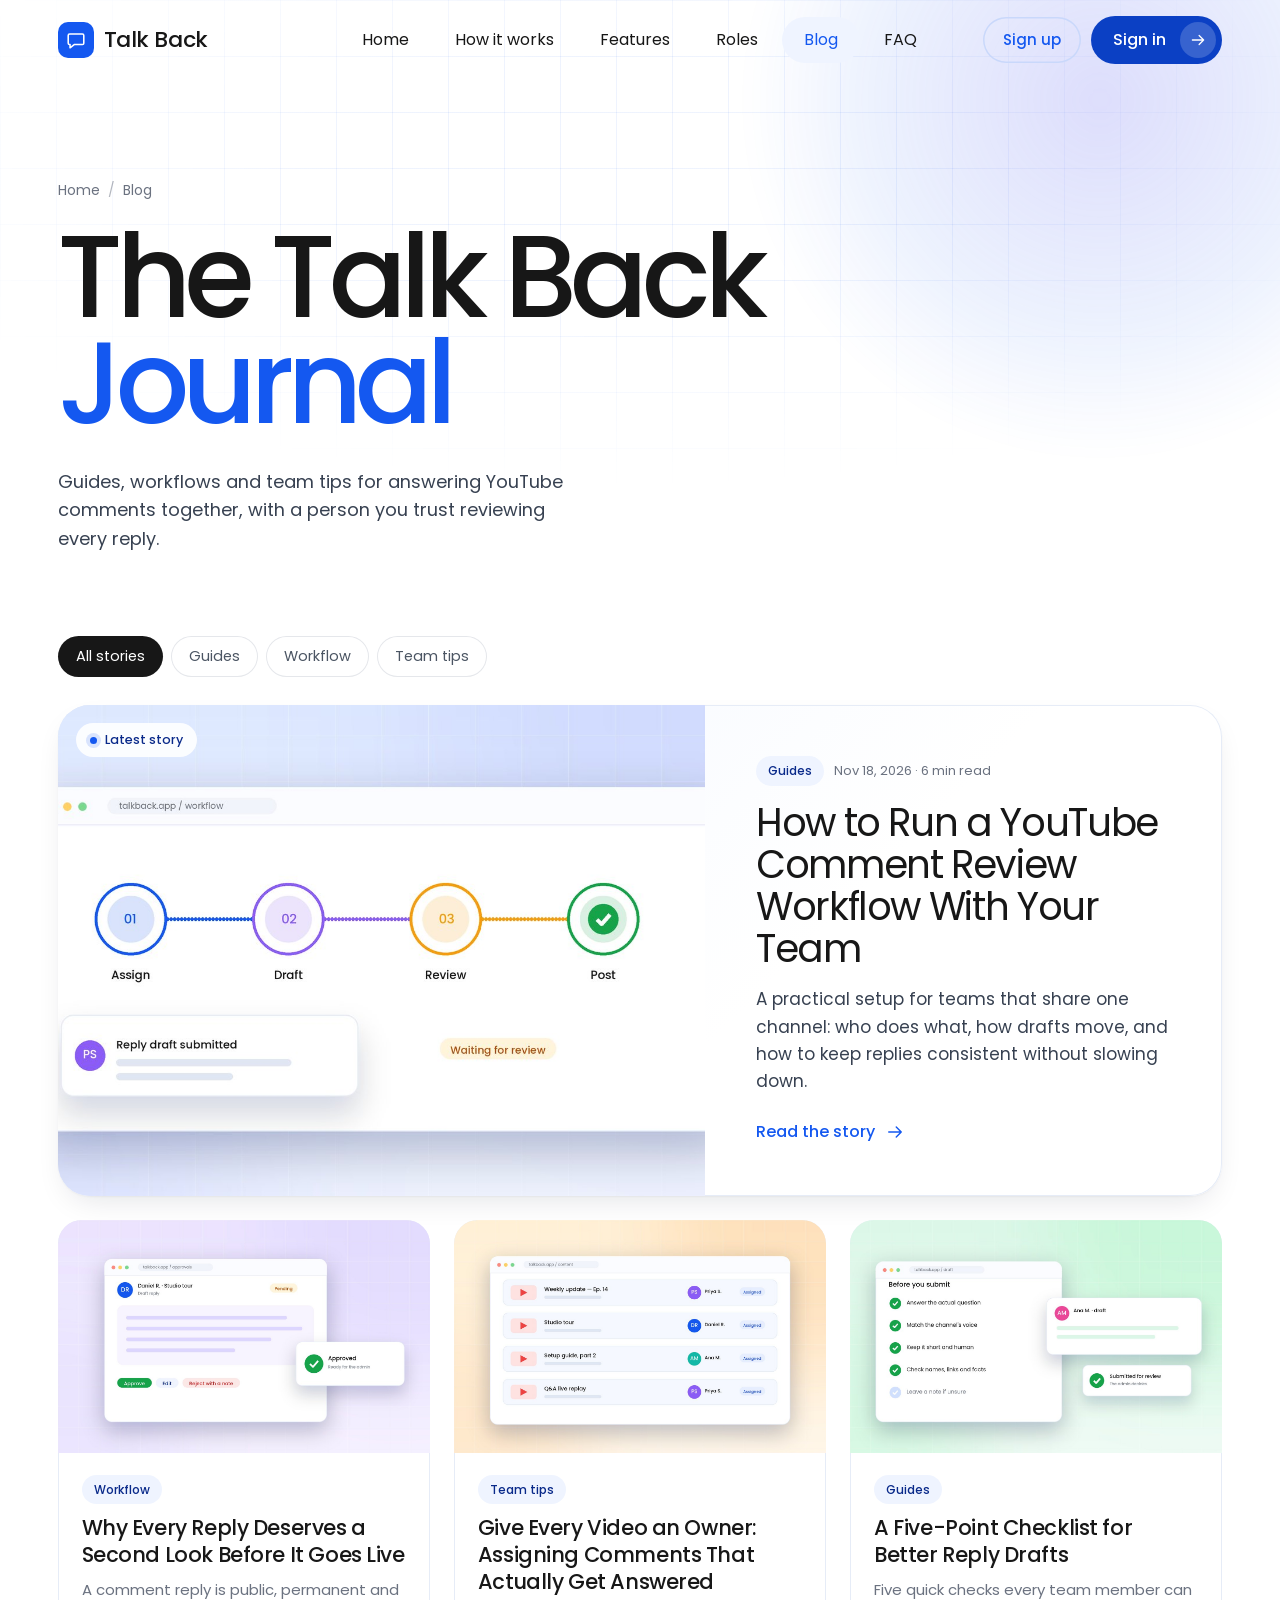
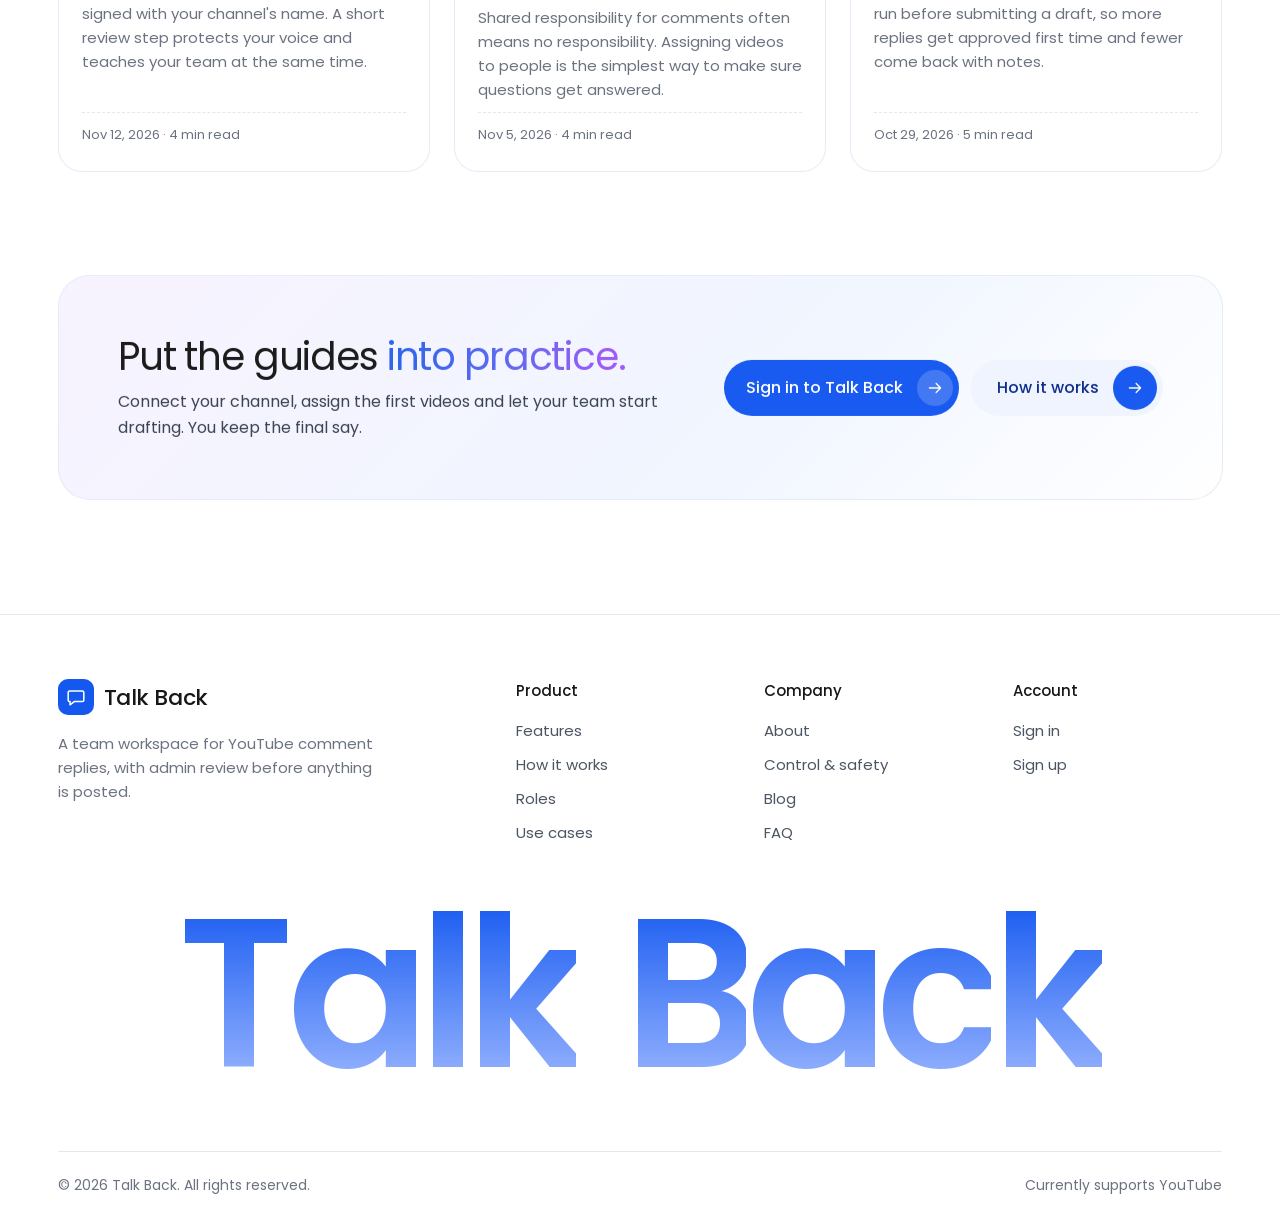
==== commit b5db1f4a: "CMS: publish page home (blog.html, index.html, blog/run-a-youtube-comment-review-workflow.html, blog" ====
--- a/blog.html
+++ b/blog.html
@@ -105,7 +105,7 @@
     <div class="jfilter" role="group" aria-label="Filter stories by topic"><button type="button" data-all aria-pressed="true">All stories</button></div>
     <div class="jfeat">
           <a class="jfeat__card" href="blog/run-a-youtube-comment-review-workflow.html">
-            <div class="jfeat__media"><span class="jlabel"><i></i>Latest story</span><img src="assets/images/blog/workflow-team.jpg" alt="A coded workflow: Assign, Draft, Review and Post, with a reply draft waiting for review" width="1600" height="900"></div>
+            <div class="jfeat__media"><span class="jlabel"><i></i>Latest story</span><img src="/assets/uploads/eebf1c0618e7489336598c23.jpg" alt="A coded workflow: Assign, Draft, Review and Post, with a reply draft waiting for review" width="1600" height="900"></div>
             <div class="jfeat__body">
               <span class="jfeat__kicker"><span class="jcard__tag">Guides</span><span>Nov 18, 2026 · 6 min read</span></span>
               <h3>How to Run a YouTube Comment Review Workflow With Your Team</h3>
@@ -116,16 +116,16 @@
     </div>
     <div class="jgrid">
           <a class="jcard" href="blog/why-every-reply-needs-a-second-look.html">
-            <div class="jcard__media"><img src="assets/images/blog/second-look.jpg" alt="A reply draft with Approve, Edit and Reject buttons, and an Approved badge" loading="lazy" width="1600" height="900"></div>
+            <div class="jcard__media"><img src="/assets/uploads/f8ca97261ee2db5c7506fd24.jpg" alt="A reply draft with Approve, Edit and Reject buttons, and an Approved badge" loading="lazy" width="1600" height="900"></div>
             <div class="jcard__body">
               <span class="jcard__tag">Workflow</span>
               <h3>Why Every Reply Deserves a Second Look Before It Goes Live</h3>
-              <p>A comment reply is public, permanent and signed with your channel&#x27;s name. A short review step protects your voice and teaches your team at the same time.</p>
+              <p>A comment reply is public, permanent and signed with your channel's name. A short review step protects your voice and teaches your team at the same time.</p>
               <span class="jcard__meta">Nov 12, 2026 · 4 min read</span>
             </div>
           </a>
           <a class="jcard" href="blog/give-every-video-an-owner.html">
-            <div class="jcard__media"><img src="assets/images/blog/video-owners.jpg" alt="A video list where each video is assigned to a team member" loading="lazy" width="1600" height="900"></div>
+            <div class="jcard__media"><img src="/assets/uploads/2faeffa73cda72f74f41e173.jpg" alt="A video list where each video is assigned to a team member" loading="lazy" width="1600" height="900"></div>
             <div class="jcard__body">
               <span class="jcard__tag">Team tips</span>
               <h3>Give Every Video an Owner: Assigning Comments That Actually Get Answered</h3>
@@ -134,7 +134,7 @@
             </div>
           </a>
           <a class="jcard" href="blog/checklist-for-better-reply-drafts.html">
-            <div class="jcard__media"><img src="assets/images/blog/reply-checklist.jpg" alt="A checklist titled Before you submit, next to a submitted reply draft" loading="lazy" width="1600" height="900"></div>
+            <div class="jcard__media"><img src="/assets/uploads/4fb14b7cc294d7f6a2a4aacc.jpg" alt="A checklist titled Before you submit, next to a submitted reply draft" loading="lazy" width="1600" height="900"></div>
             <div class="jcard__body">
               <span class="jcard__tag">Guides</span>
               <h3>A Five-Point Checklist for Better Reply Drafts</h3>
